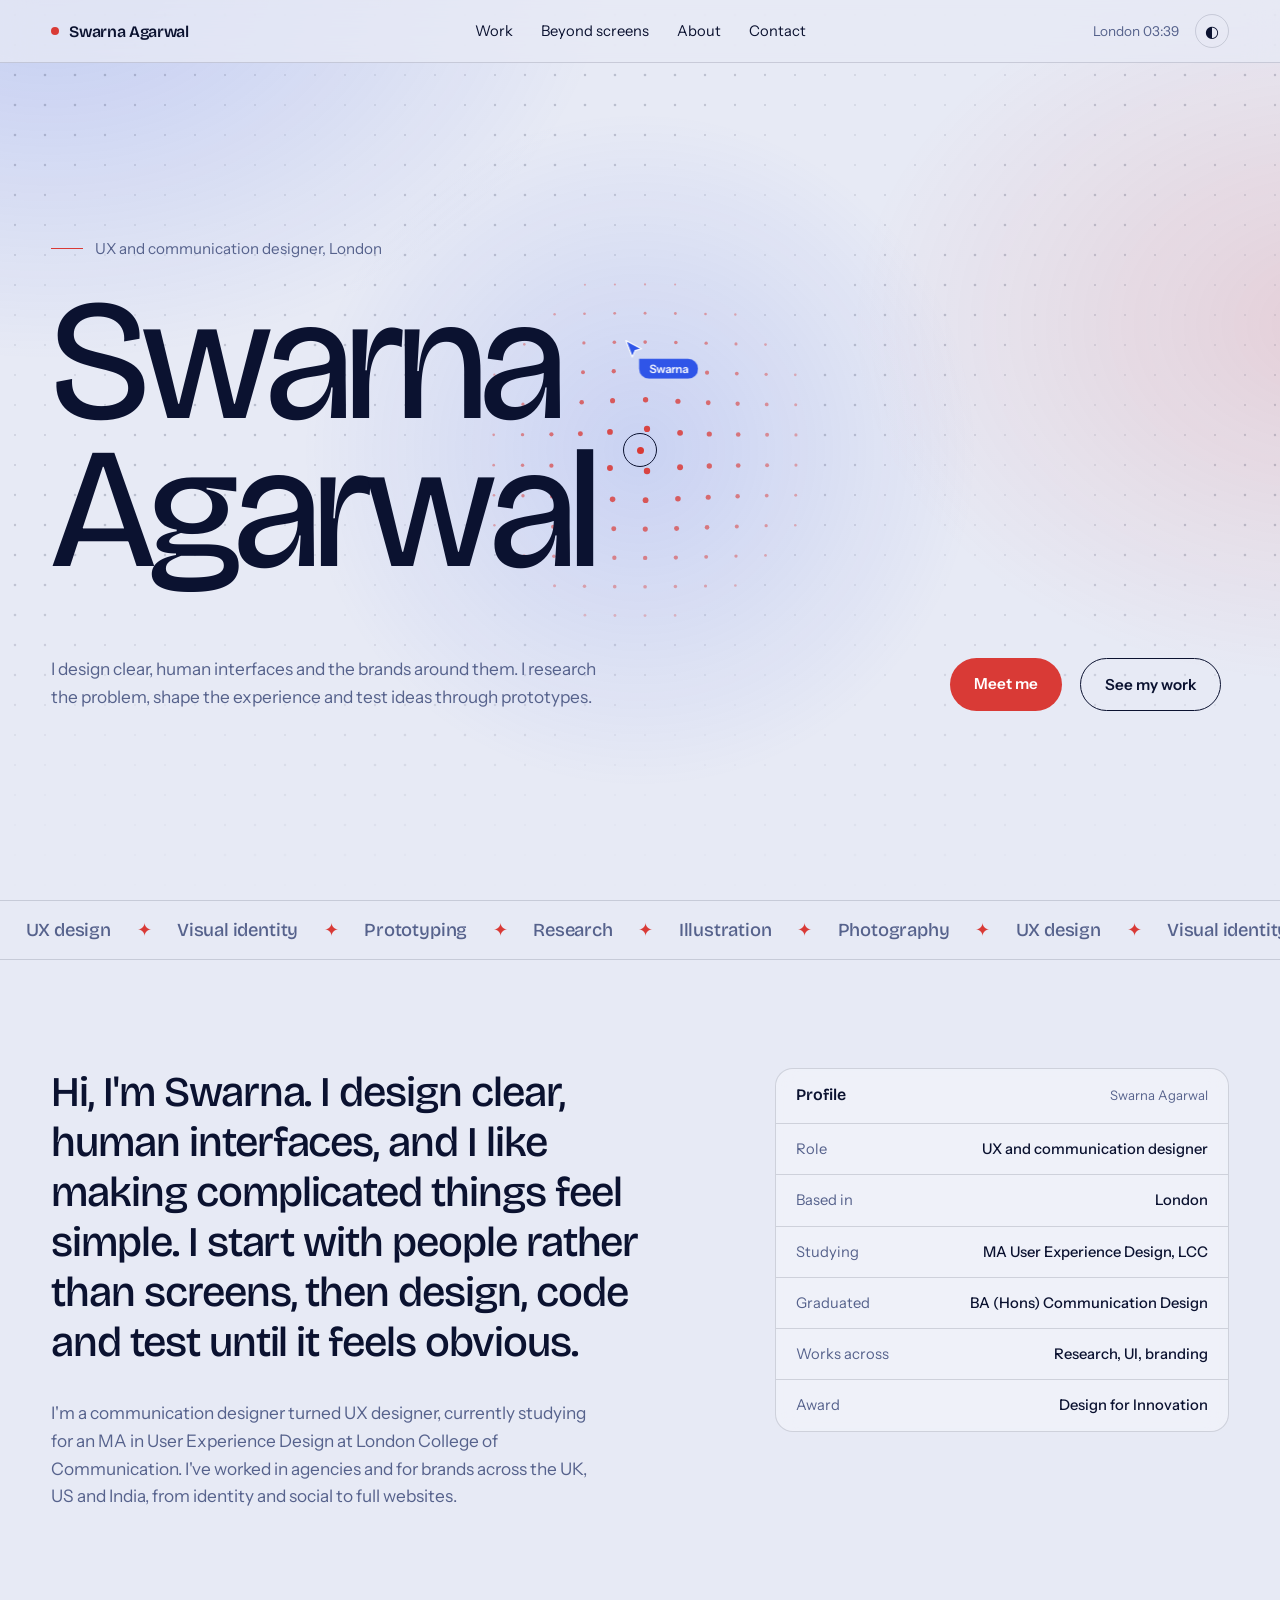
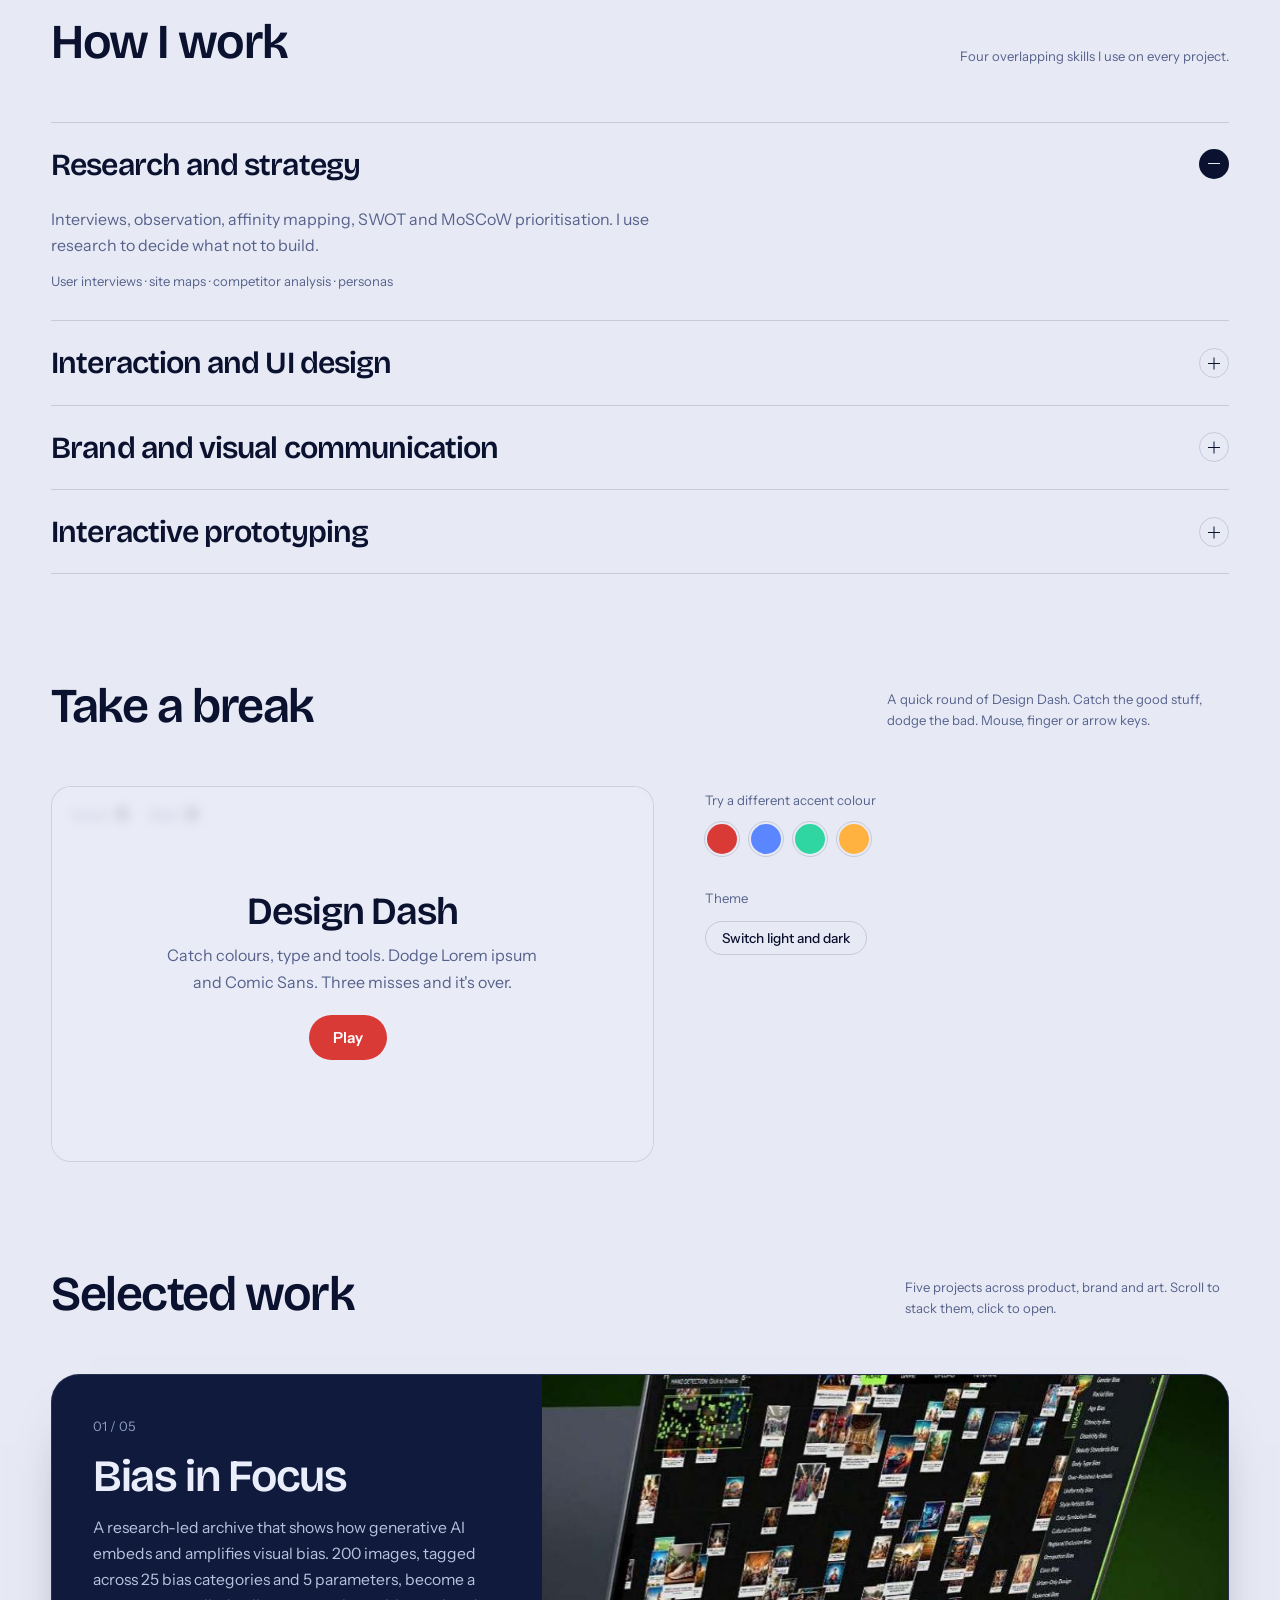
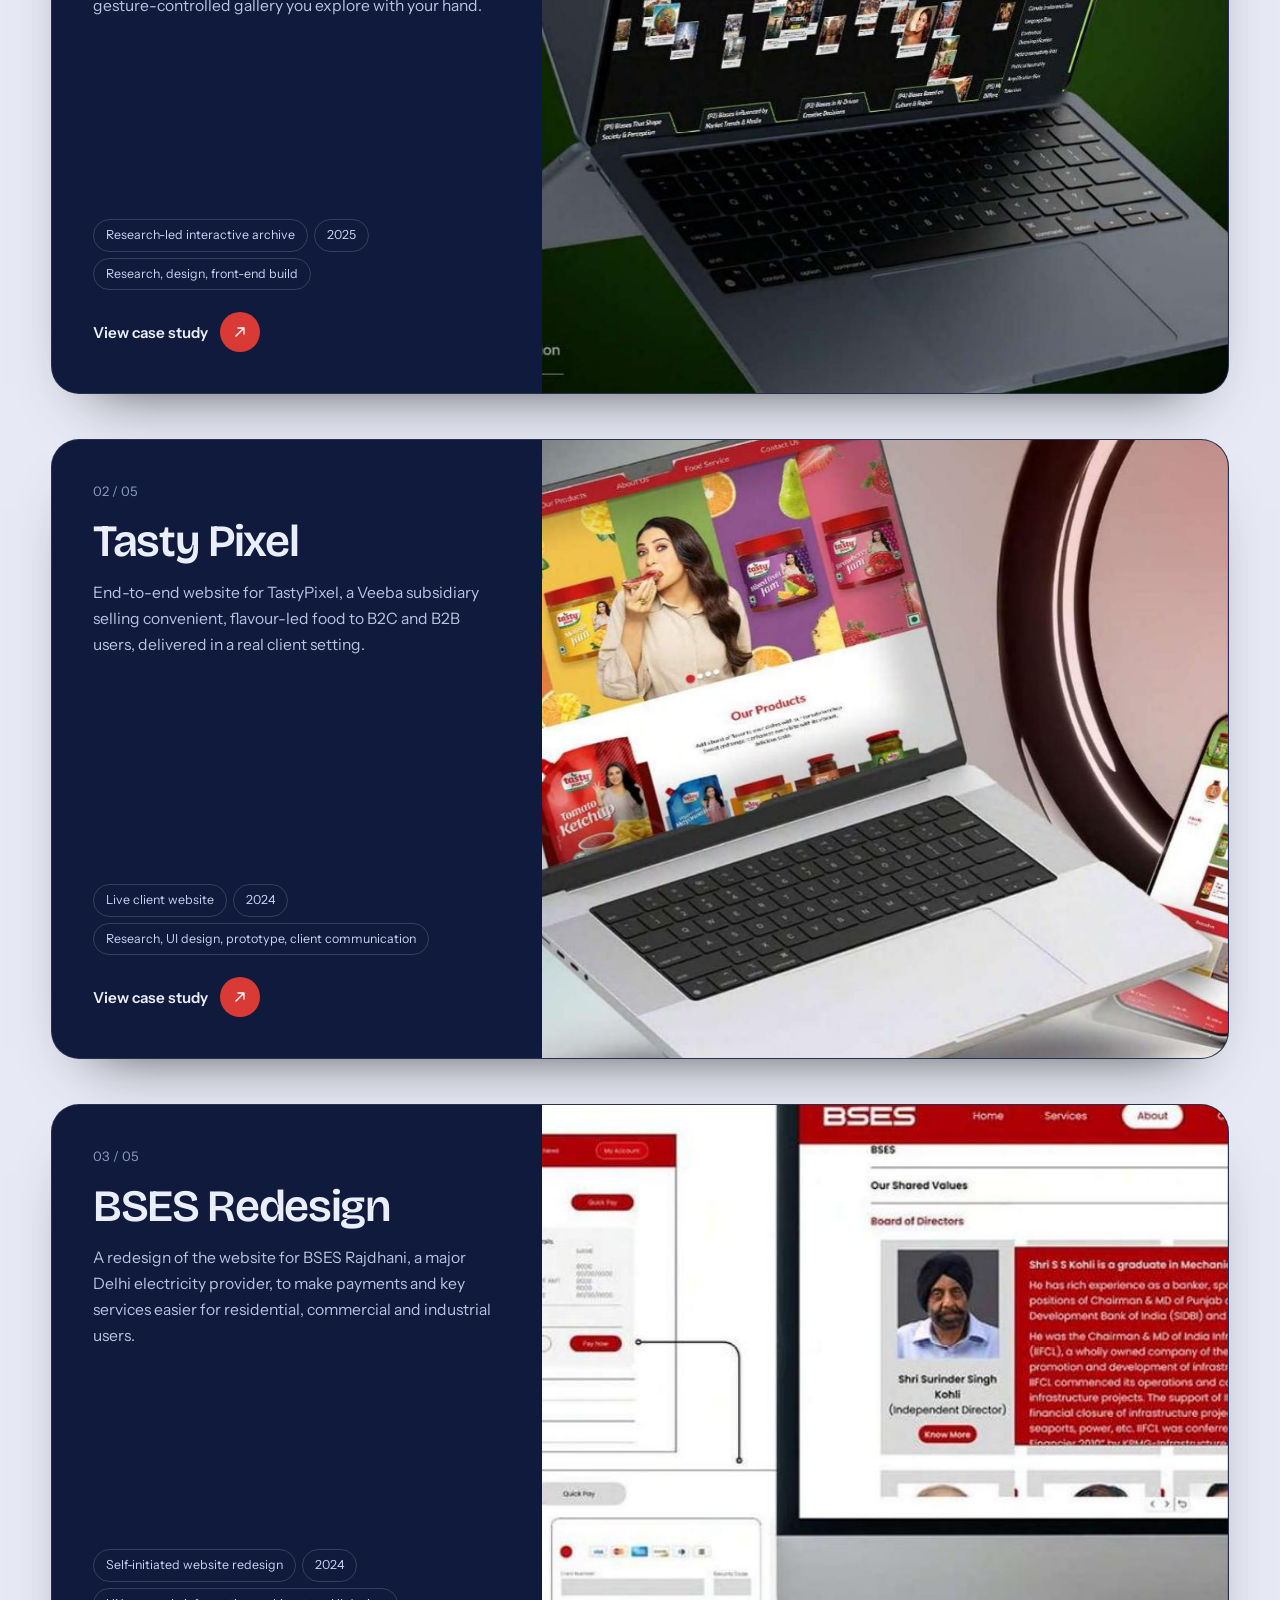
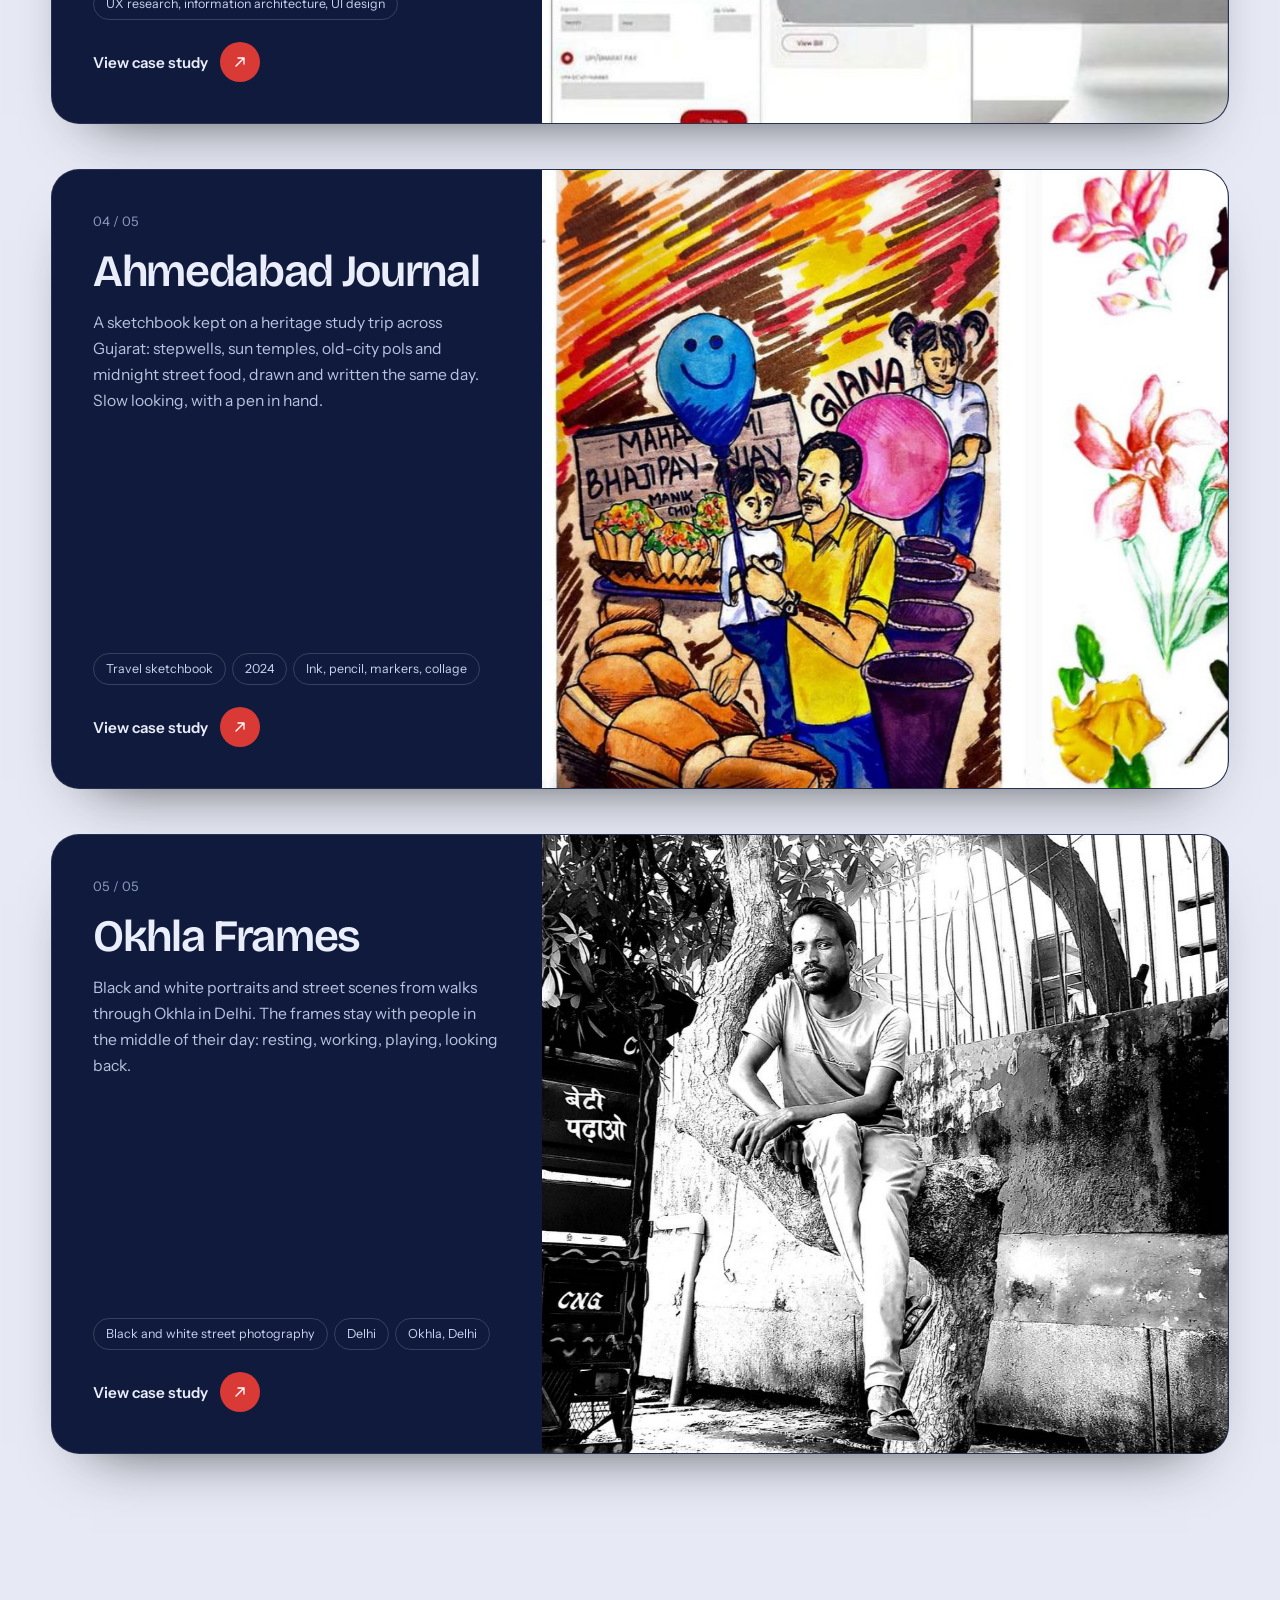
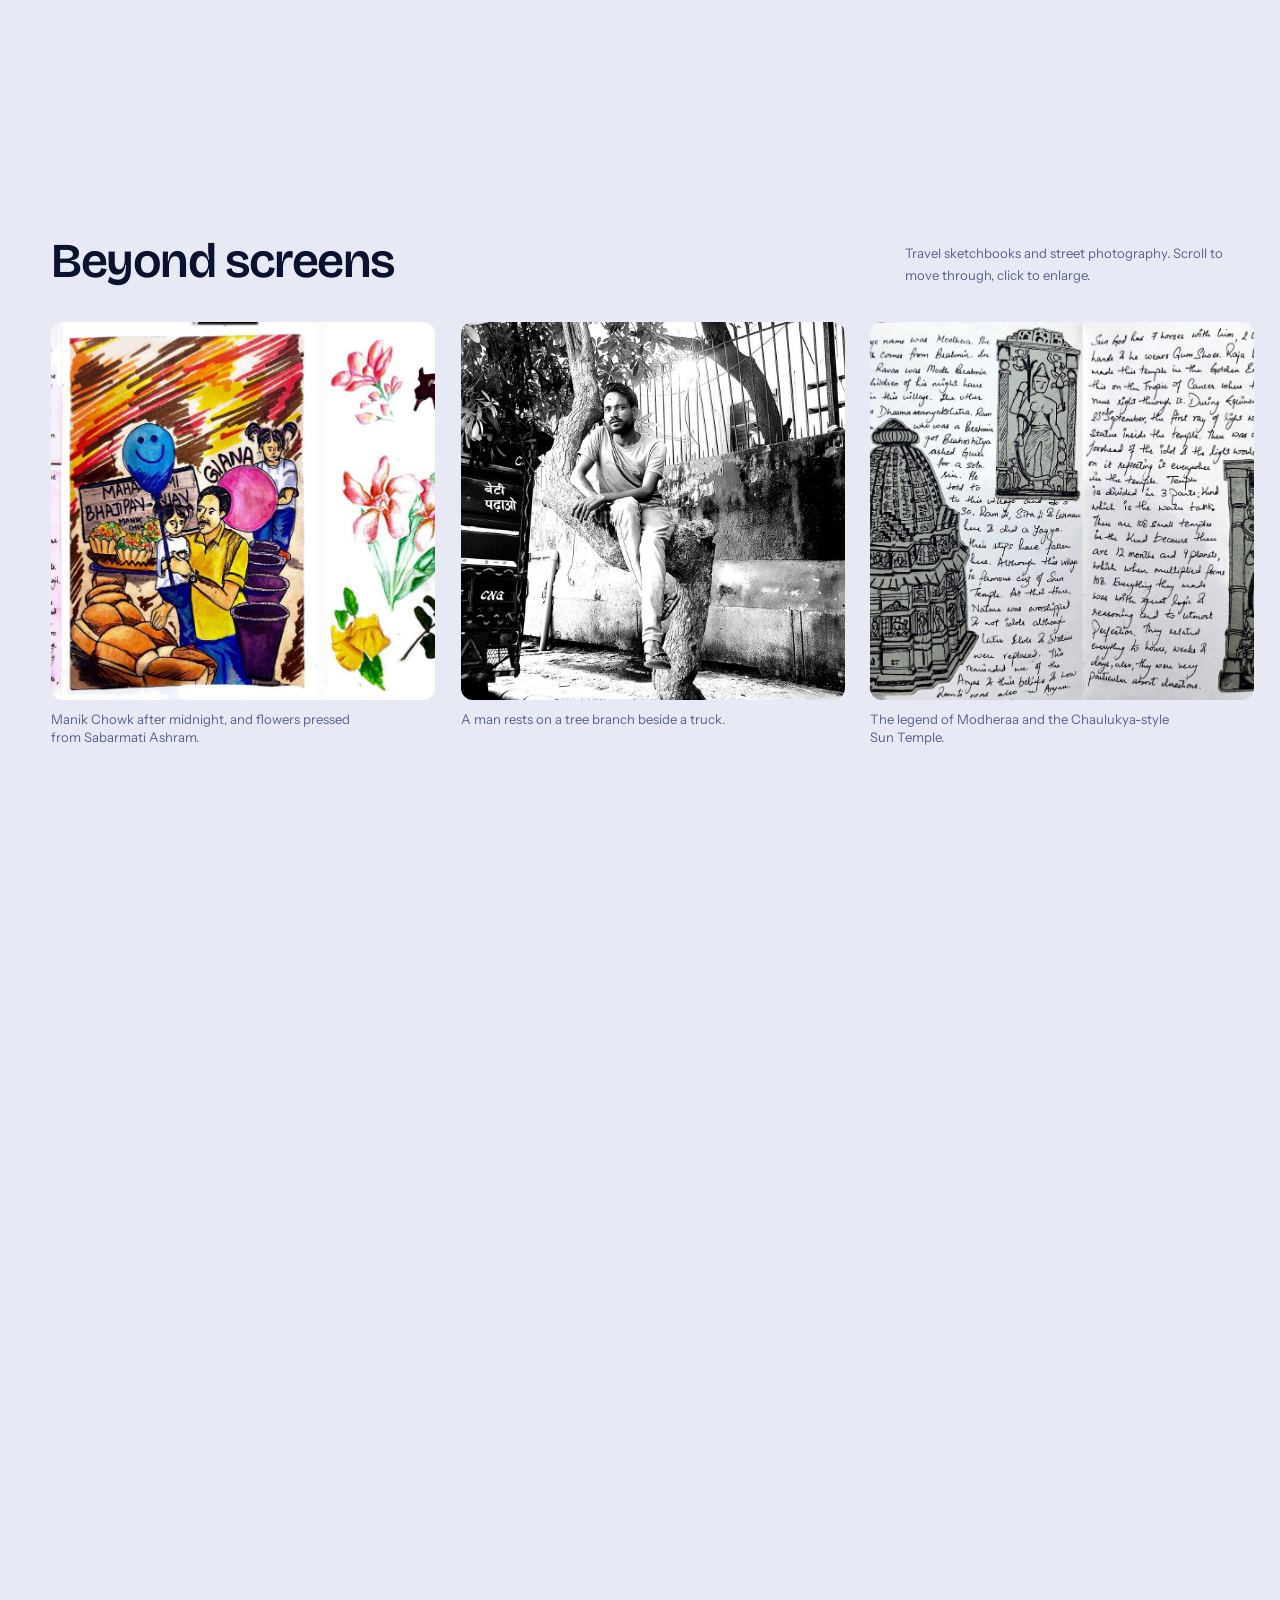
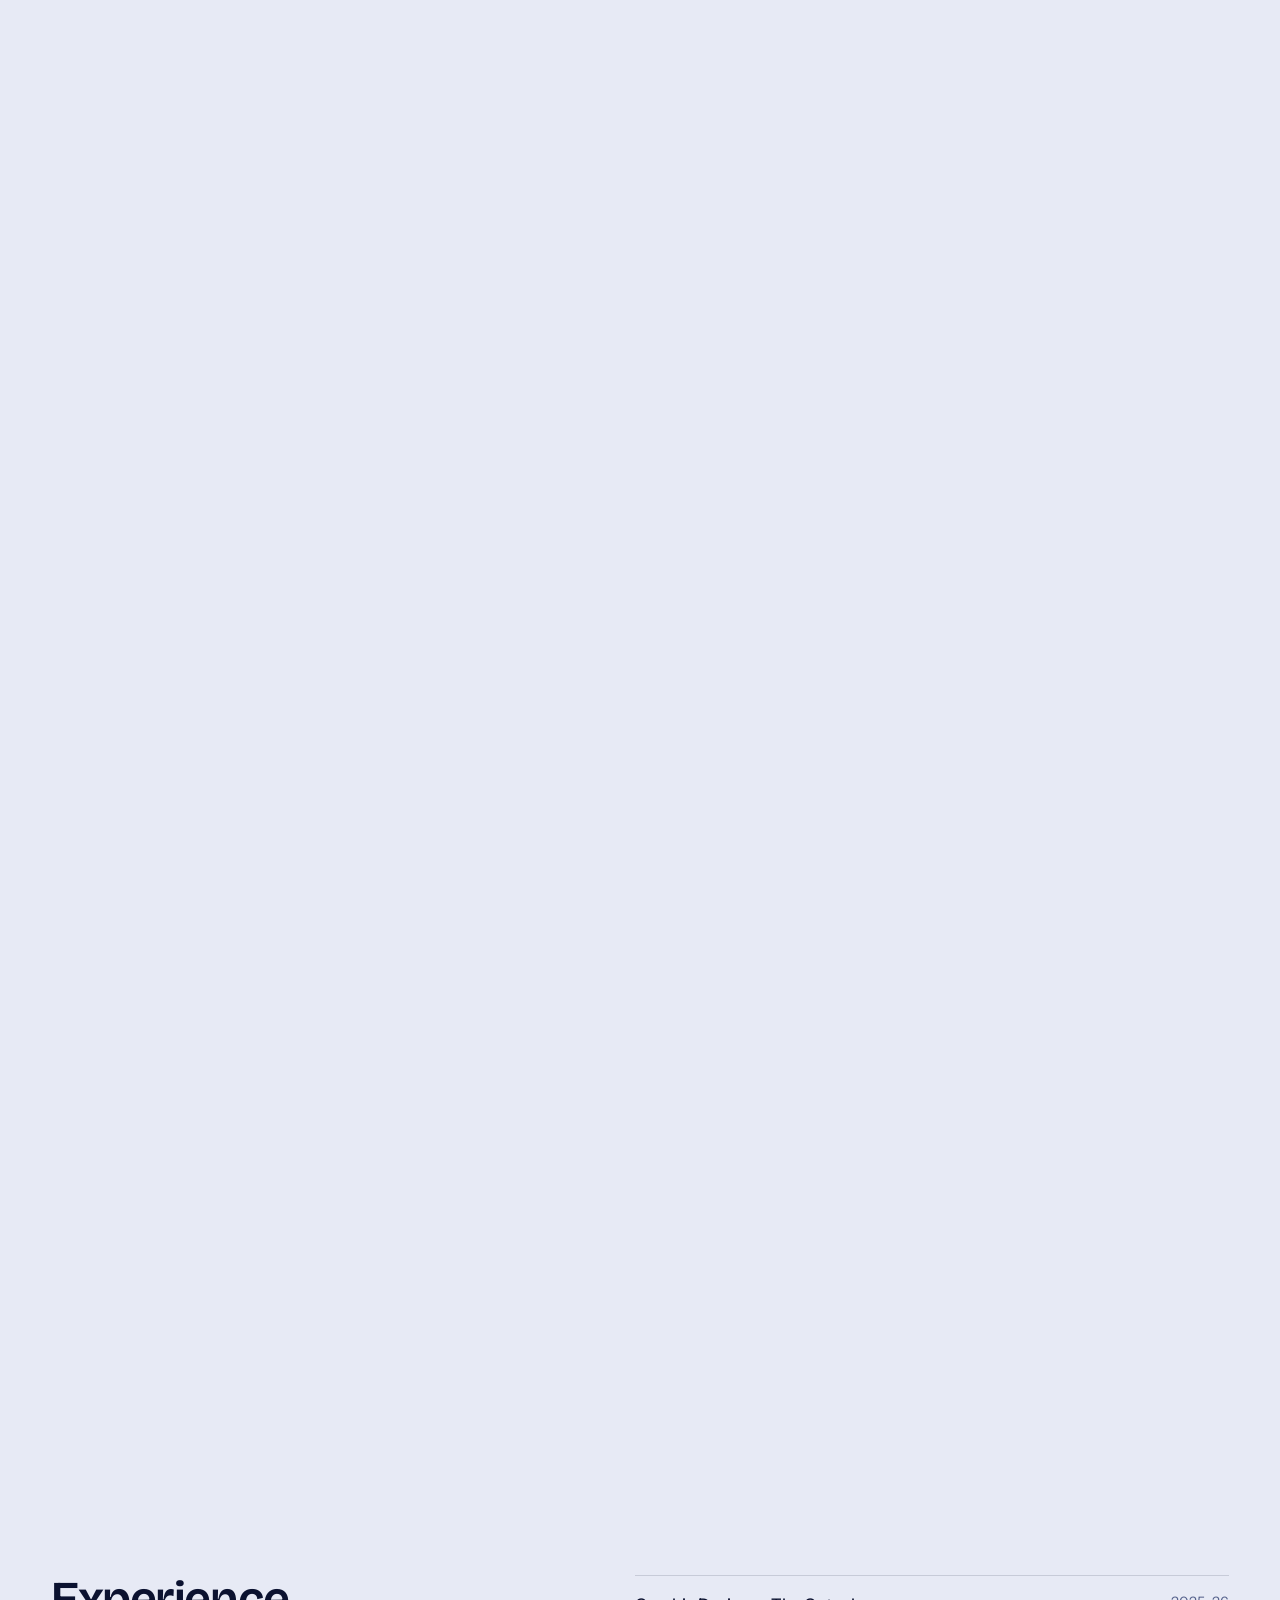
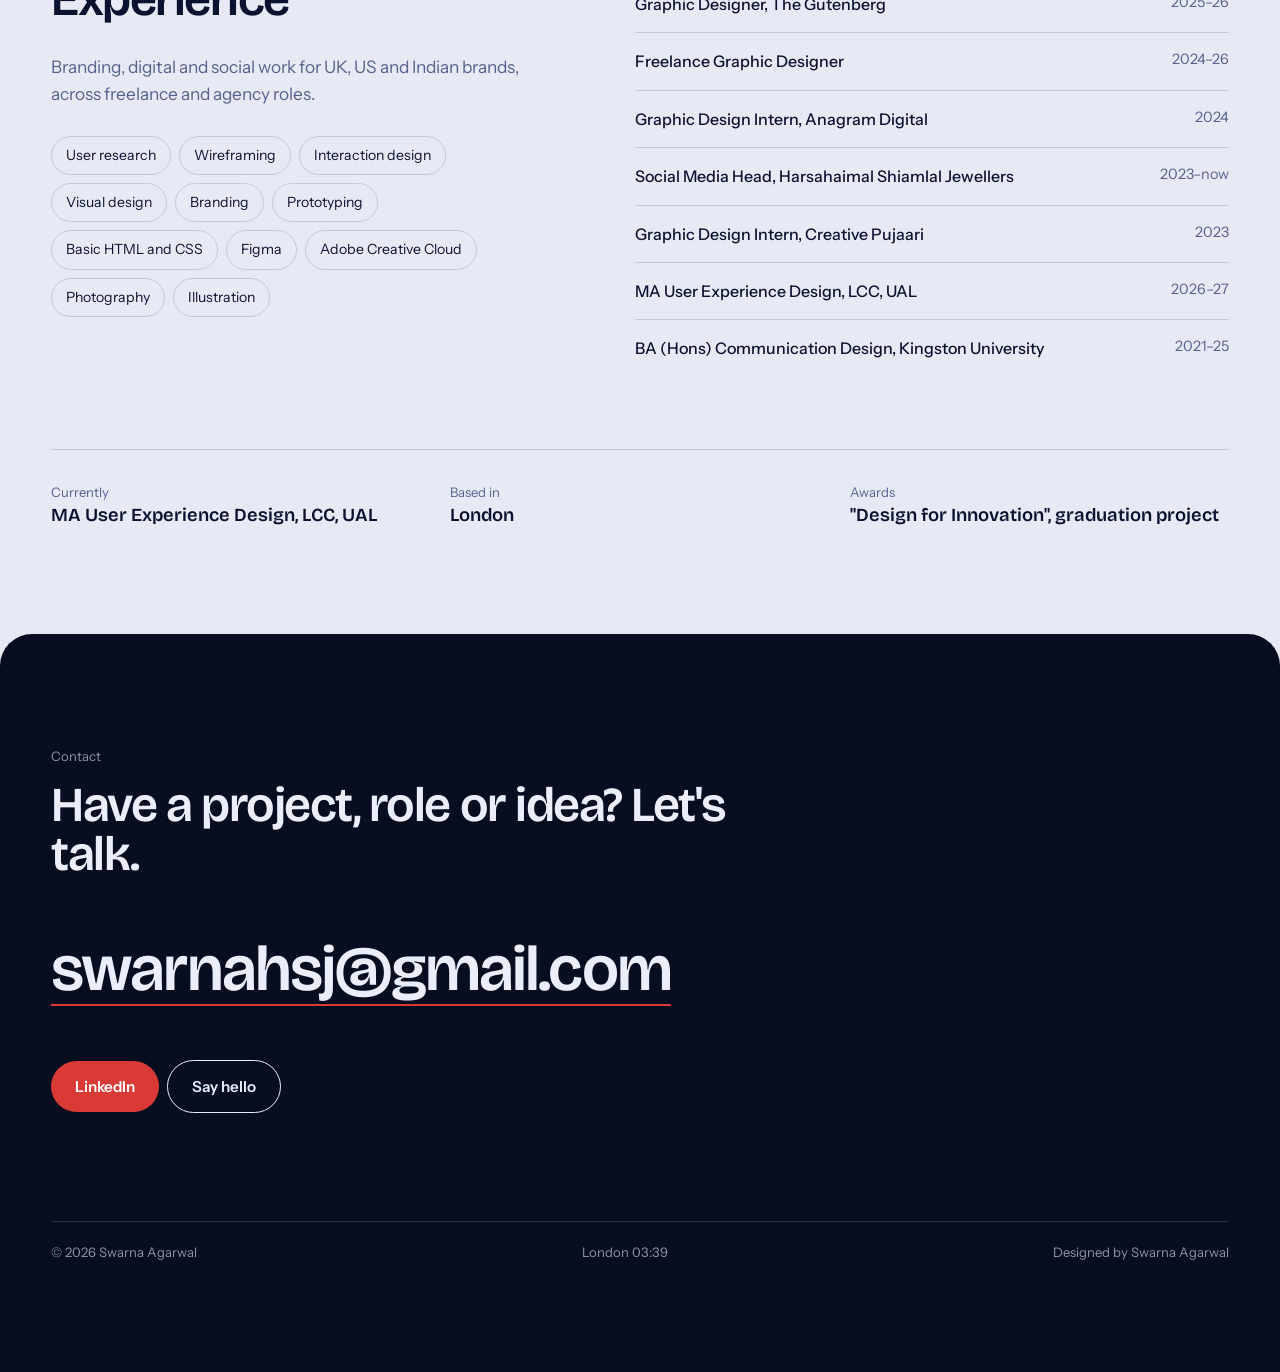
==== index.html @ 99c983e4 "Update print statement from 'Hello' to 'Goodbye'" ====
<!DOCTYPE html>
<html lang="en"><head><meta charset="utf-8">
<meta name="viewport" content="width=device-width, initial-scale=1, viewport-fit=cover">
<title>Swarna Agarwal | UX & Communication Designer</title>
<meta name="description" content="Portfolio of Swarna Agarwal, a London-based UX and communication designer who designs and codes.">
<link href="https://fonts.googleapis.com/css2?family=Bricolage+Grotesque:wght@200..800&family=Instrument+Sans:wght@400;500;600&display=swap" rel="stylesheet">
<style>
:root{--bg:#e7eaf5;--card:#f3f4fa;--cardx:#101a3c;--ink:#0b1230;--mut:#56628c;--ac:#d93a36;--ac2:#2f55e8;--lm:#ff7a70;--ln:#0b123024;--inkrgb:11,18,48;--acrgb:217,58,54;--g:clamp(20px,4vw,56px);color-scheme:light;box-sizing:border-box;padding-top:env(safe-area-inset-top,0px);padding-bottom:env(safe-area-inset-bottom,0px)}
@media(prefers-color-scheme:dark){:root:not([data-theme="light"]){--bg:#0a1126;--card:#131f42;--cardx:#111c3d;--ink:#eaeefb;--mut:#8d9bc4;--ac:#ff5a52;--ac2:#5a86ff;--ln:#eaeefb1f;--inkrgb:234,238,251;--acrgb:255,90,82;color-scheme:dark}}
:root[data-theme="dark"]{--bg:#0a1126;--card:#131f42;--cardx:#111c3d;--ink:#eaeefb;--mut:#8d9bc4;--ac:#ff5a52;--ac2:#5a86ff;--ln:#eaeefb1f;--inkrgb:234,238,251;--acrgb:255,90,82;color-scheme:dark}
html{scroll-padding-top:calc(70px + env(safe-area-inset-top,0px))}
*{box-sizing:border-box}
body{margin:0;background:var(--bg);color:var(--ink);font:400 1rem/1.65 'Instrument Sans',system-ui,sans-serif;overflow-x:hidden;-webkit-font-smoothing:antialiased;transition:background .6s,color .6s}
body::before{content:"";position:fixed;inset:0;z-index:0;pointer-events:none;background:radial-gradient(520px circle at var(--mx,50%) var(--my,30%),color-mix(in srgb,var(--ac2) 16%,transparent),transparent 65%),radial-gradient(900px 640px at 4% -4%,color-mix(in srgb,var(--ac2) 20%,transparent),transparent 62%),radial-gradient(800px 600px at 104% 36%,color-mix(in srgb,var(--ac) 15%,transparent),transparent 60%)}
body>*{position:relative;z-index:1}
h1,h2,h3,p,ol,ul{margin:0}
h1,h2,h3{font-family:'Bricolage Grotesque',system-ui,sans-serif;font-weight:600;letter-spacing:-.03em;line-height:1.02}
h2{font-size:clamp(1.9rem,3.8vw,3.2rem)}
a{color:inherit;text-decoration:none}
small,.cl{font-size:.82rem;color:var(--mut)}
.lead{font-size:clamp(1.02rem,1.35vw,1.2rem);line-height:1.6;max-width:46ch}
:focus-visible{outline:2px solid var(--ac);outline-offset:3px}
@media(hover:hover) and (pointer:fine){body.fx,body.fx a,body.fx button{cursor:none}}
.cur,.ring{position:fixed;left:0;top:0;pointer-events:none;z-index:300;border-radius:50%;display:none}
body.fx .cur,body.fx .ring{display:grid}
.cur{width:7px;height:7px;margin:-3.5px 0 0 -3.5px;background:var(--ac)}
.ring{width:34px;height:34px;margin:-17px 0 0 -17px;border:1px solid var(--ink);place-items:center;font:600 .72rem 'Instrument Sans';transition:width .35s,height .35s,margin .35s,background .3s,border-color .3s}
.ring.big{width:84px;height:84px;margin:-42px 0 0 -42px;background:var(--lm);border-color:var(--lm);color:#0e0e1f}
.pre{position:fixed;inset:0;z-index:400;background:var(--ink);color:var(--bg);display:flex;align-items:flex-end;justify-content:space-between;padding:var(--g);transition:transform 1s cubic-bezier(.8,0,.2,1)}
.pre b{font:600 clamp(3rem,12vw,9rem)/.8 'Bricolage Grotesque';letter-spacing:-.05em}.pre span{font-size:.9rem;opacity:.7}
.pre.go{transform:translateY(-100%)}
.h{position:fixed;top:0;left:0;right:0;z-index:100;display:flex;align-items:center;justify-content:space-between;padding:calc(14px + env(safe-area-inset-top,0px)) var(--g) 14px;background:color-mix(in srgb,var(--bg) 78%,transparent);-webkit-backdrop-filter:blur(16px);backdrop-filter:blur(16px);border-bottom:1px solid var(--ln);transition:transform .5s cubic-bezier(.7,0,.2,1)}
.h.hide{transform:translateY(-101%)}
.lg{display:flex;align-items:center;gap:10px;font:600 1rem 'Bricolage Grotesque';letter-spacing:-.02em}
.lg i{width:8px;height:8px;border-radius:50%;background:var(--ac);animation:pl 2s infinite}
@keyframes pl{50%{box-shadow:0 0 0 7px transparent;opacity:.5}0%{box-shadow:0 0 0 0 var(--ac)}}
.h nav{display:flex;gap:28px;font-size:.92rem}
.h nav a{position:relative;padding:4px 0}.h nav a::after{content:"";position:absolute;left:0;right:0;bottom:0;height:1px;background:currentColor;transform:scaleX(0);transform-origin:right;transition:transform .4s}
.h nav a:hover::after{transform:scaleX(1);transform-origin:left}
.hr{display:flex;align-items:center;gap:16px;font-size:.85rem;color:var(--mut)}
.tgl{width:34px;height:34px;border-radius:50%;border:1px solid var(--ln);background:none;color:var(--ink);font-size:1rem;transition:transform .5s,background .2s}
.tgl:hover{background:var(--lm);color:#0e0e1f;transform:rotate(180deg)}
#hero{position:relative;min-height:100svh;padding:calc(92px + env(safe-area-inset-top,0px)) var(--g) 5vh;display:flex;overflow:hidden}
#dots{position:absolute;inset:0;width:100%;height:100%;pointer-events:none;-webkit-mask-image:linear-gradient(#000 60%,transparent);mask-image:linear-gradient(#000 60%,transparent)}
.hw1{position:relative;z-index:2;width:100%;max-width:1500px;margin:auto;display:flex;flex-direction:column;justify-content:center;min-height:calc(100svh - 150px)}
.eb{font-size:.95rem;color:var(--mut);margin-bottom:clamp(14px,3vh,28px);display:flex;align-items:center;gap:12px}.eb::before{content:"";width:32px;height:1px;background:var(--ac)}
.nmw{position:relative;width:max-content;max-width:100%}
#nm{font-size:clamp(3.4rem,13.4vw,13.4rem);line-height:.86;letter-spacing:-.045em}
#nm i{display:block;font-style:normal;white-space:nowrap}
#nm span{display:inline-block;font-variation-settings:'wght' 420;will-change:transform;cursor:grab;touch-action:pan-y}
.sel{position:absolute;inset:-10px -18px;border:1px solid var(--ac2);pointer-events:none;opacity:0;transition:opacity .5s}
.nmw:hover .sel,.sel.on{opacity:1}
.sel i{position:absolute;width:9px;height:9px;background:var(--bg);border:1px solid var(--ac2)}
.sel i:nth-child(1){left:-5px;top:-5px}.sel i:nth-child(2){right:-5px;top:-5px}.sel i:nth-child(3){left:-5px;bottom:-5px}.sel i:nth-child(4){right:-5px;bottom:-5px}
.sel em{position:absolute;left:50%;top:100%;transform:translateX(-50%);margin-top:12px;background:var(--ac2);color:#fff;font:500 .72rem ui-monospace,Menlo,monospace;padding:3px 9px;border-radius:4px;white-space:pre;font-style:normal}
.hrow{display:flex;justify-content:space-between;align-items:flex-end;gap:28px;flex-wrap:wrap;margin-top:clamp(40px,8vh,80px)}
.hrow .lead{color:var(--mut)}.cta{display:flex;gap:10px;flex-wrap:wrap}
.collab{position:absolute;left:0;top:0;z-index:4;pointer-events:none;will-change:transform}
.collab svg{width:22px;display:block;fill:var(--ac2);stroke:#fff;stroke-width:1.2;stroke-linejoin:round}
.collab span{position:absolute;left:16px;top:20px;background:var(--ac2);color:#fff;font:600 .72rem 'Instrument Sans';padding:3px 10px;border-radius:0 10px 10px 10px;white-space:nowrap}
.hello{display:grid;grid-template-columns:7fr 5fr;gap:clamp(32px,7vw,110px);align-items:start}
.hello .lead{color:var(--mut);margin-top:32px}
.insp{border:1px solid var(--ln);border-radius:18px;background:color-mix(in srgb,var(--card) 65%,transparent);-webkit-backdrop-filter:blur(10px);backdrop-filter:blur(10px);font-size:.92rem;overflow:hidden}
.insp .ih{display:flex;justify-content:space-between;padding:16px 20px}.insp .ih b{font:600 1rem 'Bricolage Grotesque'}
.insp .r{display:flex;justify-content:space-between;gap:20px;padding:13px 20px;border-top:1px solid var(--ln);transition:background .3s}.insp .r:hover{background:color-mix(in srgb,var(--ac2) 10%,transparent)}
.insp .r span{color:var(--mut)}.insp .r b{font-weight:500;text-align:right}
.lab{display:grid;grid-template-columns:1.15fr 1fr;gap:clamp(20px,4vw,56px);align-items:start}
.cons{border:1px solid var(--ln);border-radius:16px;background:#080e1f;color:#cfd8f5;overflow:hidden}
.cb{display:flex;gap:7px;align-items:center;padding:12px 16px;border-bottom:1px solid #ffffff14}.cb i{width:10px;height:10px;border-radius:50%;background:#ffffff26}.cb span{margin-left:10px;font:.75rem ui-monospace,Menlo,monospace;color:#8d9bc4}
#rd{margin:0;padding:20px 22px 24px;font:.85rem/1.95 ui-monospace,Menlo,monospace;white-space:pre;overflow:auto}
.ctl{display:flex;flex-direction:column;gap:28px}
.seg{display:flex;gap:6px;flex-wrap:wrap;margin-top:10px}.seg button{font:500 .85rem 'Instrument Sans';padding:8px 16px;border-radius:99px;border:1px solid var(--ln);background:none;color:var(--ink);transition:.25s}.seg button:hover{border-color:var(--ink)}.seg button.on{background:var(--ink);color:var(--bg);border-color:var(--ink)}
.sw{display:flex;gap:10px;margin-top:10px}.sw button{width:34px;height:34px;border-radius:50%;border:2px solid var(--bg);outline:1px solid var(--ln);transition:transform .3s cubic-bezier(.3,1.6,.5,1)}.sw button:hover{transform:scale(1.2)}
.stk{list-style:none;padding:0;display:flex;flex-wrap:wrap;gap:6px;margin-top:10px}.stk li{border:1px solid var(--ln);border-radius:99px;padding:5px 12px;font-size:.8rem;color:var(--mut)}
.mq{overflow:hidden;white-space:nowrap;border-block:1px solid var(--ln);padding:16px 0;color:var(--mut)}
.mq div{display:inline-block;animation:mq 40s linear infinite;font:500 1.15rem 'Bricolage Grotesque';letter-spacing:-.01em}
.mq span{margin:0 1.6rem}.mq b{color:var(--ac);font-weight:400}
@keyframes mq{to{transform:translateX(-50%)}}
section,footer{padding:clamp(72px,12vh,140px) var(--g)}
.stmt{font:500 clamp(1.5rem,3.3vw,3rem)/1.18 'Bricolage Grotesque';letter-spacing:-.025em;max-width:24em}
.stmt span{opacity:.16;transition:opacity .35s}.stmt span.on{opacity:1}
.hd{display:flex;justify-content:space-between;align-items:flex-end;gap:24px;flex-wrap:wrap;margin-bottom:clamp(32px,6vh,64px)}
.fl{display:flex;gap:8px;flex-wrap:wrap}
.fl button{font:500 .85rem 'Instrument Sans';padding:8px 16px;border-radius:99px;border:1px solid var(--ln);background:none;color:var(--ink);transition:.25s}
.fl button:hover{border-color:var(--ink)}.fl button.on{background:var(--ink);color:var(--bg);border-color:var(--ink)}
.wk{position:sticky;top:calc(84px + var(--i)*18px);margin-bottom:5vh}
.wc{display:grid;grid-template-columns:5fr 7fr;height:min(70vh,620px);border-radius:28px;overflow:hidden;background:var(--cardx);color:#eaeefb;border:1px solid #ffffff18;transform-origin:top center;box-shadow:0 30px 60px -40px #000c}
.wt{padding:clamp(22px,3.2vw,52px);display:flex;flex-direction:column;justify-content:space-between;gap:24px}
.wn{font-size:.82rem;color:#8d9bc4;display:block;margin-bottom:16px}
.wt h3{font-size:clamp(1.9rem,3.5vw,3.1rem);margin-bottom:16px}
.wt p{color:#b8c2e0;font-size:.98rem;max-width:42ch;display:-webkit-box;-webkit-line-clamp:5;-webkit-box-orient:vertical;overflow:hidden}
.tg{list-style:none;display:flex;flex-wrap:wrap;gap:6px;padding:0;margin:0 0 22px}.tg li{font-size:.78rem;padding:5px 12px;border:1px solid #ffffff2a;border-radius:99px;color:#c9d2ee}
.go{display:inline-flex;align-items:center;gap:12px;font-weight:600;font-size:.95rem}
.go svg{width:40px;height:40px;padding:12px;border-radius:50%;background:var(--ac);fill:none;stroke:#fff;stroke-width:2;stroke-linecap:round;stroke-linejoin:round;transition:transform .5s cubic-bezier(.3,1.5,.5,1)}
.wc:hover .go svg{transform:rotate(-45deg) scale(1.12)}
.wp{position:relative;overflow:hidden}.wp img{position:absolute;left:0;top:-8%;width:100%;height:116%;object-fit:cover;will-change:transform;transition:filter .6s}
.wc:hover .wp img{filter:saturate(1.12)}
.ac{border-top:1px solid var(--ln);cursor:pointer}.ac:last-child{border-bottom:1px solid var(--ln)}
.ac>div:first-child{display:flex;justify-content:space-between;align-items:center;padding:26px 0;gap:20px}
.ac h3{font-size:clamp(1.3rem,2.4vw,2rem);transition:transform .4s}.ac:hover h3{transform:translateX(8px)}
.ac u{width:30px;height:30px;border-radius:50%;border:1px solid var(--ln);position:relative;flex:none;transition:.4s}
.ac u::before,.ac u::after{content:"";position:absolute;left:8px;right:8px;top:14px;height:1px;background:currentColor;transition:.4s}.ac u::after{transform:rotate(90deg)}
.ac.open u{background:var(--ink);color:var(--bg);transform:rotate(180deg)}.ac.open u::after{transform:rotate(0)}
.ap{display:grid;grid-template-rows:0fr;transition:grid-template-rows .5s cubic-bezier(.2,.8,.2,1)}.ac.open .ap{grid-template-rows:1fr}
.ap>div{overflow:hidden}.ap p{max-width:58ch;color:var(--mut);padding-bottom:12px}.ap small{display:block;padding-bottom:28px}
.hs{height:340vh;position:relative}
.hs>div{position:sticky;top:0;height:100svh;overflow:hidden;display:flex;flex-direction:column;justify-content:center;gap:4vh;padding-top:70px}
.hs .hd{margin:0;padding:0 var(--g)}
.tr{display:flex;gap:clamp(16px,2vw,28px);padding:0 var(--g);will-change:transform;width:max-content}
.tr figure{margin:0;flex:none;width:clamp(240px,30vw,440px)}
.tr img{width:100%;height:clamp(240px,42vh,420px);object-fit:cover;border-radius:12px;display:block;transition:transform .5s}
.tr figure:hover img{transform:scale(1.02)}
.tr figcaption{font-size:.82rem;color:var(--mut);padding-top:10px;max-width:34ch;line-height:1.4}
.ab{display:grid;grid-template-columns:5fr 6fr;gap:clamp(32px,7vw,112px)}
.ab h2{margin-bottom:28px}.ab .lead{color:var(--mut);margin-bottom:28px}
.ex div{display:flex;justify-content:space-between;gap:20px;padding:15px 0;border-top:1px solid var(--ln);transition:padding .3s}
.ex div:hover{padding-left:10px}.ex b{font-weight:500}.ex span{color:var(--mut);font-size:.9rem;white-space:nowrap}
.sk{display:flex;flex-wrap:wrap;gap:8px}
.sk span{padding:7px 14px;border:1px solid var(--ln);border-radius:99px;font-size:.88rem;transition:.3s cubic-bezier(.4,2,.5,1)}
.sk span:hover{background:var(--lm);color:#0e0e1f;border-color:var(--lm);transform:translateY(-3px) rotate(-3deg)}
.fx3{display:grid;grid-template-columns:repeat(3,1fr);gap:20px;margin-top:clamp(40px,8vh,80px);padding-top:28px;border-top:1px solid var(--ln)}
.fx3 b{display:block;font:600 1.15rem 'Bricolage Grotesque'}
footer{background:var(--ink);color:var(--bg);border-radius:32px 32px 0 0}
footer h2{max-width:14em}footer small{color:inherit;opacity:.6}
.big{display:inline-block;margin:clamp(28px,6vh,56px) 0;font:600 clamp(1.6rem,5vw,4.6rem) 'Bricolage Grotesque';letter-spacing:-.03em;line-height:1.1;border-bottom:2px solid var(--lm);transition:color .3s}
.big:hover{color:var(--lm)}
.btn{display:inline-block;padding:13px 24px;border-radius:99px;background:var(--lm);color:#0e0e1f;font-weight:600;font-size:.95rem;border:0;font-family:inherit;margin-right:8px;transition:transform .2s}
.btn.o{background:none;color:inherit;border:1px solid currentColor}
.ft{display:flex;justify-content:space-between;flex-wrap:wrap;gap:12px;margin-top:clamp(56px,12vh,120px);padding-top:20px;border-top:1px solid #ffffff22}
#case{position:fixed;inset:0;z-index:150;background:var(--bg);overflow-y:auto;transform:translateY(100%);transition:transform .9s cubic-bezier(.8,0,.2,1);visibility:hidden}
#case.open{transform:none;visibility:visible}
.ct{position:sticky;top:0;z-index:5;display:flex;align-items:center;justify-content:space-between;padding:calc(14px + env(safe-area-inset-top,0px)) var(--g) 14px;background:color-mix(in srgb,var(--bg) 82%,transparent);-webkit-backdrop-filter:blur(16px);backdrop-filter:blur(16px)}
.ct b{font:600 1rem 'Bricolage Grotesque'}
.pg{position:absolute;left:0;right:0;bottom:0;height:2px}.pg u{display:block;height:100%;width:0;background:var(--ac)}
.xb{font:500 .88rem 'Instrument Sans';padding:8px 18px;border-radius:99px;border:1px solid var(--ink);background:none;color:var(--ink);transition:.25s}.xb:hover{background:var(--ink);color:var(--bg)}
.cx{padding:clamp(40px,9vh,100px) var(--g) 10vh;max-width:1560px;margin:auto}
.cx h1{font-size:clamp(2.6rem,8vw,7.4rem);margin:14px 0 clamp(20px,4vh,40px)}
.cx .lead{margin-bottom:clamp(32px,6vh,60px)}
.mt{display:grid;grid-template-columns:repeat(auto-fit,minmax(180px,1fr));gap:20px 32px;padding:24px 0;border-block:1px solid var(--ln);margin-bottom:clamp(28px,5vh,56px)}
.mt small{display:block;margin-bottom:2px}.mt b{font-weight:500;font-size:.95rem;line-height:1.4;display:block}
.cv{border-radius:16px;overflow:hidden;background:var(--card)}.cv img{width:100%;display:block}
.fc{display:grid;grid-template-columns:repeat(auto-fit,minmax(150px,1fr));gap:24px;margin-top:clamp(40px,8vh,80px)}
.fc b{display:block;font:600 clamp(2.4rem,5vw,4.2rem)/1 'Bricolage Grotesque';letter-spacing:-.04em;color:var(--ac)}.fc small{display:block;margin-top:6px}
.sc{display:grid;grid-template-columns:4fr 7fr;gap:clamp(24px,6vw,96px);margin:clamp(56px,11vh,120px) 0}
.sc h2{font-size:clamp(1.5rem,2.6vw,2.2rem)}
.sc ol,.sc ul{padding:0;list-style:none;counter-reset:s}
.sc li{padding:18px 0;border-top:1px solid var(--ln);max-width:62ch;color:var(--mut)}.sc li:last-of-type{border-bottom:1px solid var(--ln)}
.sc ol li{counter-increment:s;padding-left:44px;position:relative}.sc ol li::before{content:counter(s);position:absolute;left:0;top:18px;font:600 .85rem 'Bricolage Grotesque';color:var(--ac)}
.sc li b{color:var(--ink);font-weight:600}.sc .btn{margin-top:24px}
.gal{display:grid;grid-template-columns:repeat(12,1fr);gap:clamp(14px,2vw,28px)}
.gal figure{margin:0;grid-column:span 6}.gal figure.f{grid-column:span 12}
.gal.ms{display:block;column-count:3;column-gap:clamp(14px,2vw,28px)}.gal.ms figure{break-inside:avoid;margin-bottom:clamp(14px,2vw,28px)}
.gal img{width:100%;display:block;border-radius:12px;background:var(--card);cursor:zoom-in;transition:transform .5s}.gal img:hover{transform:scale(1.012)}
.gal figcaption{font-size:.82rem;color:var(--mut);padding:10px 2px 0;max-width:60ch;line-height:1.45}
.nx{display:block;margin-top:clamp(64px,14vh,140px);padding:5vh 0;border-top:1px solid var(--ink)}
.nx h2{font-size:clamp(2rem,6.4vw,5.6rem);transition:letter-spacing .5s,color .3s}.nx:hover h2{letter-spacing:.005em;color:var(--ac)}
#lb{position:fixed;inset:0;z-index:250;background:#07070ef2;display:none;align-items:center;justify-content:center;padding:4vw}
#lb.on{display:flex}#lb img{max-width:100%;max-height:92vh;border-radius:8px}
#lb button{position:absolute;top:calc(14px + env(safe-area-inset-top,0px));right:var(--g);color:#fff;border-color:#fff}
.rv{opacity:0;transform:translateY(32px);transition:opacity .9s,transform .9s cubic-bezier(.2,.8,.2,1)}.rv.in{opacity:1;transform:none}
@media(max-width:860px){#list,.ab,.sc{grid-template-columns:1fr}.pc:nth-child(even){margin-top:0}.h nav a:nth-child(2),.h nav a:nth-child(3),#clk{display:none}.h nav{gap:18px}.gal figure{grid-column:span 12}.gal.ms{column-count:2}.hs{height:auto}.hs>div{position:static;height:auto;padding:0}.tr{overflow-x:auto;width:auto;padding-bottom:12px}.hc.x{display:none}.hb .cl{text-align:left}.fx3{grid-template-columns:1fr}}
@media(prefers-reduced-motion:reduce){*{animation:none!important;transition-duration:.01s!important}.rv{opacity:1;transform:none}.stmt span{opacity:1}}
.pre{background:#080e1f;color:#eaeefb}
footer{background:#080e1f;color:#eaeefb}
.big{border-bottom-color:var(--ac)}.big:hover{color:var(--lm)}
.btn{background:var(--ac);color:#fff}.btn.o{background:none;color:inherit}
.fl3{display:none}
@media(max-width:860px){.hello,.lab{grid-template-columns:1fr}.hrow{flex-direction:column;align-items:flex-start}.wk{position:static}.wc{grid-template-columns:1fr;height:auto}.wp{height:260px}}
.gw{position:relative;border:1px solid var(--ln);border-radius:20px;overflow:hidden;background:color-mix(in srgb,var(--card) 60%,transparent);aspect-ratio:16/10;max-height:560px}
#gm{width:100%;height:100%;display:block;touch-action:none}
.gh{position:absolute;left:20px;top:16px;display:flex;gap:22px;font-size:.85rem;color:var(--mut);pointer-events:none}.gh b{color:var(--ink);font:600 1.15rem 'Bricolage Grotesque';margin-left:8px}
.gov{position:absolute;inset:0;display:grid;place-items:center;text-align:center;padding:24px;background:color-mix(in srgb,var(--bg) 70%,transparent);-webkit-backdrop-filter:blur(6px);backdrop-filter:blur(6px);transition:opacity .4s}.gov.off{opacity:0;pointer-events:none}
.gov b{display:block;font:600 clamp(1.6rem,3vw,2.4rem) 'Bricolage Grotesque';letter-spacing:-.03em;margin-bottom:8px}.gov p{color:var(--mut);max-width:34ch;margin:0 auto 20px}
@media(max-width:860px){.gw{aspect-ratio:4/5}}
</style><link rel="icon" href="data:image/svg+xml,%3Csvg xmlns=%27http://www.w3.org/2000/svg%27 viewBox=%270 0 100 100%27%3E%3Ctext y=%27.9em%27 font-size=%2790%27%3E%E2%9C%A6%3C/text%3E%3C/svg%3E">
</head><body>
<div class="pre" id="pre"><b id="pn">0</b><span>Swarna Agarwal, portfolio 2026</span></div>
<div class="cur" id="cur"></div><div class="ring" id="ring"></div>
<header class="h" id="hd"><a class="lg" href="#/"><i></i>Swarna Agarwal</a><nav><a href="#work">Work</a><a href="#beyond">Beyond screens</a><a href="#about">About</a><a href="#contact">Contact</a></nav><div class="hr"><span id="clk"></span><button class="tgl" id="tg" aria-label="Toggle dark mode">◐</button></div></header>

<section id="hero"><canvas id="dots" aria-hidden="true"></canvas><div class="hw1"><p class="eb">UX and communication designer, London</p>
<div class="nmw" id="nmw" data-cur="Drag"><h1 id="nm" aria-label="Swarna Agarwal"><i data-split>Swarna</i><i data-split>Agarwal</i></h1><div class="sel" id="sel"><i></i><i></i><i></i><i></i><em id="selt"></em></div></div>
<div class="hrow"><p class="lead">I design clear, human interfaces and the brands around them. I research the problem, shape the experience and test ideas through prototypes.</p><div class="cta"><a class="btn" href="#about">Meet me</a><a class="btn o" href="#work">See my work</a></div></div></div>
<div class="collab" id="collab" aria-hidden="true"><svg viewBox="0 0 24 24"><path d="M3 2l17 9-7 2-3 7z"/></svg><span>Swarna</span></div></section>
<div class="mq" aria-hidden="true"><div id="mq"></div></div>

<section id="about"><div class="hello"><div><p class="stmt" id="stmt">Hi, I'm Swarna. I design clear, human interfaces, and I like making complicated things feel simple. I start with people rather than screens, then design, code and test until it feels obvious.</p><p class="lead rv">I'm a communication designer turned UX designer, currently studying for an MA in User Experience Design at London College of Communication. I've worked in agencies and for brands across the UK, US and India, from identity and social to full websites.</p></div>
<aside class="insp rv" aria-label="Profile"><div class="ih"><b>Profile</b><small>Swarna Agarwal</small></div>
<div class="r"><span>Role</span><b>UX and communication designer</b></div><div class="r"><span>Based in</span><b>London</b></div><div class="r"><span>Studying</span><b>MA User Experience Design, LCC</b></div><div class="r"><span>Graduated</span><b>BA (Hons) Communication Design</b></div><div class="r"><span>Works across</span><b>Research, UI, branding</b></div><div class="r"><span>Award</span><b>Design for Innovation</b></div></aside></div></section>
<section id="craft" style="padding-top:0"><div class="hd rv"><h2>How I work</h2><p class="cl" style="max-width:34ch">Four overlapping skills I use on every project.</p></div><div id="cap"></div></section>

<section id="play" style="padding-top:0"><div class="hd rv"><h2>Take a break</h2><p class="cl" style="max-width:38ch">A quick round of Design Dash. Catch the good stuff, dodge the bad. Mouse, finger or arrow keys.</p></div>
<div class="lab rv"><div class="gw"><canvas id="gm" aria-label="Design Dash game"></canvas><div class="gh"><span>Score<b id="gs">0</b></span><span>Best<b id="gb">0</b></span></div><div class="gov" id="go"><div><b id="gt">Design Dash</b><p id="gd">Catch colours, type and tools. Dodge Lorem ipsum and Comic Sans. Three misses and it's over.</p><button class="btn" id="gp" data-cur="Play">Play</button></div></div></div>
<div class="ctl"><div><small>Try a different accent colour</small><div class="sw" id="sw"></div></div>
<div><small>Theme</small><div class="seg"><button id="tg2">Switch light and dark</button></div></div></div></div></section>
<section id="work" style="padding-top:0"><div class="hd rv"><h2>Selected work</h2><p class="cl" style="max-width:36ch">Five projects across product, brand and art. Scroll to stack them, click to open.</p></div><div id="stack"></div></section>
<div class="hs" id="hs"><div id="beyond"><div class="hd"><h2>Beyond screens</h2><p class="cl" style="max-width:36ch">Travel sketchbooks and street photography. Scroll to move through, click to enlarge.</p></div><div class="tr" id="tr"></div></div></div>

<section id="experience"><div class="ab"><div class="rv"><h2>Experience</h2><p class="lead">Branding, digital and social work for UK, US and Indian brands, across freelance and agency roles.</p><div class="sk" id="sk"></div></div>
<div class="rv"><div class="ex" id="ex"></div></div></div>
<div class="fx3 rv"><div><small>Currently</small><b>MA User Experience Design, LCC, UAL</b></div><div><small>Based in</small><b>London</b></div><div><small>Awards</small><b>"Design for Innovation", graduation project</b></div></div></section>

<footer id="contact"><small>Contact</small><h2 style="margin-top:12px">Have a project, role or idea? Let's talk.</h2>
<a class="big" href="mailto:swarnahsj@gmail.com">swarnahsj@gmail.com</a><div><a class="btn" href="https://www.linkedin.com/in/swarna-agarwal-b2766a216" target="_blank" rel="noopener">LinkedIn</a><a class="btn o" href="mailto:swarnahsj@gmail.com?subject=Hello%20Swarna">Say hello</a></div>
<div class="ft"><small>© 2026 Swarna Agarwal</small><small id="clk2"></small><small>Designed by Swarna Agarwal</small></div></footer>

<article id="case" aria-label="Case study"></article>
<div id="lb" role="dialog" aria-label="Image viewer"><button class="xb" id="lx">Close</button><img alt=""></div>

<script>
const IMG={
 "bif_cover": "bif_cover.jpg",
 "bif_research": "bif_research.jpg",
 "bif_final": "bif_final.jpg",
 "bif_grad": "bif_grad.jpg",
 "tp_cover": "tp_cover.jpg",
 "tp_ui": "tp_ui.jpg",
 "tp_final": "tp_final.jpg",
 "bses_cover": "bses_cover.jpg",
 "bses_ba": "bses_ba.jpg",
 "bses_pay": "bses_pay.jpg",
 "j1": "j1.jpg",
 "j2": "j2.jpg",
 "j3": "j3.jpg",
 "j4": "j4.jpg",
 "j5": "j5.jpg",
 "j6": "j6.jpg",
 "j7": "j7.jpg",
 "j8": "j8.jpg",
 "j9": "j9.jpg",
 "j10": "j10.jpg",
 "p1": "p1.jpg",
 "p2": "p2.jpg",
 "p3": "p3.jpg",
 "p4": "p4.jpg",
 "p5": "p5.jpg",
 "p6": "p6.jpg",
 "p7": "p7.jpg",
 "p8": "p8.jpg",
 "p9": "p9.jpg"
};
/* ADD NEW WORK: copy one object in P, set tag ('ux' or 'art'), cover (an IMG key or any image URL), meta, steps, out and gal. */
const P=[
{slug:'bias-in-focus',tag:'ux',title:'Bias in Focus',year:'2025',type:'Research-led interactive archive',cover:IMG.bif_cover,lay:'gr',
 intro:'A research-led archive that shows how generative AI embeds and amplifies visual bias. 200 images, tagged across 25 bias categories and 5 parameters, become a gesture-controlled gallery you explore with your hand.',
 meta:[['Role','Research, design, front-end build'],['Duration','8 months (5 research, 3 execution)'],['Tools','HTML, CSS, JavaScript, MediaPipe, Three.js'],['Deliverables','Website, AR posters, assessment cards']],
 facts:[['200','AI images tagged'],['25','bias categories'],['26','participants observed'],['8','AI experts interviewed']],
 h:'Approach',steps:[['The problem','In a 26-person study, everyone judged AI images on looks and missed the bias inside them.'],['Research','Expert interviews, a Stable Diffusion experiment and an affinity map of 38 bias categories shaped the framework.'],['Build','A single-page site with hand tracking, a live minimap, image cards with tagged biases and a raw versus labelled toggle.']],
 out:['Awarded "Design for Innovation" at the graduation show','Live website, five AR posters and bias assessment cards','Presented to industry experts and visitors'],links:[['Visit live site','https://biasinfocus.vercel.app/']],
 gal:[['bif_research','Research: observing participants, expert insights and a Stable Diffusion experiment on gender and colour bias.','f'],['bif_final','The final home page, where tags cluster images to reveal overlapping biases.'],['bif_grad','Presented at the graduation exhibition.']]},
{slug:'tasty-pixel',tag:'ux',title:'Tasty Pixel',year:'2024',type:'Live client website',cover:IMG.tp_cover,lay:'gr',
 intro:'End-to-end website for TastyPixel, a Veeba subsidiary selling convenient, flavour-led food to B2C and B2B users, delivered in a real client setting.',
 meta:[['Role','Research, UI design, prototype, client communication'],['Duration','4 weeks'],['Tools','Figma, Illustrator, Photoshop, Miro'],['Type','Live client project']],
 h:'Approach',steps:[['Research','Studied Veeba\'s brand voice and market patterns: real food photography, bold colour and clear categories build trust.'],['Structure','Mapped the pages and home page flow, then iterated layouts by hand before moving to Figma.'],['Interface','Tested icon against photo categories; the client chose colour blocks. Added sliding categories and hover tilts.']],
 out:['Site live at tastypixel.co','Development-ready Figma prototype','Managed client discussions and approvals'],links:[['Visit live site','https://tastypixel.co/']],
 gal:[['tp_ui','Interface design: category pages and the Our Range interaction.','f'],['tp_final','The final responsive website on desktop and mobile.','f']]},
{slug:'bses-redesign',tag:'ux',title:'BSES Redesign',year:'2024',type:'Self-initiated website redesign',cover:IMG.bses_cover,lay:'gr',
 intro:'A redesign of the website for BSES Rajdhani, a major Delhi electricity provider, to make payments and key services easier for residential, commercial and industrial users.',
 meta:[['Role','UX research, information architecture, UI design'],['Duration','1 month (15 days research, 12 design)'],['Tools','Figma, Illustrator, Photoshop, Miro'],['Type','Self-initiated project']],
 h:'Approach',steps:[['Research','Interviews, a site map audit, SWOT and MoSCoW prioritisation exposed repeated pages and clutter.'],['Architecture','Rebuilt the home page around six icon-led services instead of an overcrowded layout.'],['Design','Simplified payments with a billing cycle view, quick pay and consistent layouts.']],
 out:['Simplified navigation reduced content overload','Clear service categories improved task completion','Consistent layout improved readability'],links:[],
 gal:[['bses_ba','Before and after: from a crowded portal to a clear services page.','f'],['bses_pay','The payments flow with billing cycle and quick pay.','f']]},
{slug:'ahmedabad-journal',tag:'art',title:'Ahmedabad Journal',year:'2024',type:'Travel sketchbook',cover:IMG.j5,lay:'gr',
 intro:'A sketchbook kept on a heritage study trip across Gujarat: stepwells, sun temples, old-city pols and midnight street food, drawn and written the same day. Slow looking, with a pen in hand.',
 meta:[['Medium','Ink, pencil, markers, collage'],['Trip','Study trip, February 2024'],['Places','Adalaj, Modhera, Lothal, Ahmedabad'],['Role','Illustration and writing']],
 h:'How it was made',steps:[['Look closely','Carvings, pillars, balconies and doors drawn in ink and pencil to understand how each place is built.'],['Write alongside','Every drawing sits with a handwritten note: a guide\'s story, a legend, or how the place felt.'],['Collect the city','Old-city history, the pol system, wooden braces that help houses survive earthquakes, pressed flowers and food markets after dark.']],
 out:['A visual record of heritage, craft and everyday life in Ahmedabad','A habit of slow observation that carries into my research work'],links:[],
 gal:[['j1','Sun Temple signage, carved stone fragments and stories in the stones.','f'],['j2','The legend of Modheraa and the Chaulukya-style Sun Temple.'],['j3','The kund, and the carved Sabhamandapa ceiling.'],['j4','The Gufa by M.F. Husain and Doshi, with postcards and old-city windows.','f'],['j5','Manik Chowk after midnight, and flowers pressed from Sabarmati Ashram.','f'],['j6','Heritage walk, Mandir to Masjid, 26 February: chai, carved brackets and a stone-and-wood facade.'],['j7','Balconies, doors, the history of Ahmedabad and pol life.'],['j8','Warli-style art, Gujarati lettering, why wood sits inside walls, and Harkunvar Sethani ni Haveli.','f'],['j9','Pillar carvings and the five-storey depth of Adalaj stepwell.'],['j10','Floral motifs, the stepwell tombs and the legend of Rudabai.']]},
{slug:'okhla-frames',tag:'art',title:'Okhla Frames',year:'Delhi',type:'Black and white street photography',cover:IMG.p4,lay:'ms',
 intro:'Black and white portraits and street scenes from walks through Okhla in Delhi. The frames stay with people in the middle of their day: resting, working, playing, looking back.',
 meta:[['Location','Okhla, Delhi'],['Format','Black and white photography'],['Subject','People and everyday streets'],['Role','Photography and editing']],
 h:'Approach',steps:[['Walk slowly','Spend time in the neighbourhood before lifting the camera, so the street gets used to you.'],['Shoot at eye level','Most frames are level with the person, so they meet the viewer directly rather than being looked down on.'],['Edit in monochrome','Removing colour quiets signage and clutter, so expression, gesture and texture carry the picture.']],
 out:['A series of nine frames from Okhla','A reminder that good research starts with paying attention to people'],links:[],
 gal:[['p4','A man rests on a tree branch beside a truck.'],['p8','Neighbours on a charpai under a tree of tangled cables.'],['p6','Children gather against a weathered wall.'],['p2','A couple pause over a meal.'],['p1','A portrait in front of corrugated sheets.'],['p9','A woman watches from behind a balcony railing and leaves.'],['p3','A group walks down the road past a painted truck.'],['p7','Brick, tin and a motorbike in a narrow lane.'],['p5','Riders blur past a tunnel wall at speed.']]}];
const CAP=[['Research and strategy','Interviews, observation, affinity mapping, SWOT and MoSCoW prioritisation. I use research to decide what not to build.','User interviews · site maps · competitor analysis · personas'],['Interaction and UI design','Flows, wireframes and high-fidelity interfaces with clear hierarchy, accessible contrast and responsive behaviour.','Figma · design systems · prototyping · usability'],['Brand and visual communication','Identity, campaigns, packaging, social content and storytelling that stay consistent across channels.','Adobe Creative Cloud · art direction · photography'],['Interactive prototyping','I prototype in Figma, and in code where an idea needs real interaction, like the hand-tracked interface in Bias in Focus.','Figma prototypes · motion and interaction · usability testing']];
const EXP=[['Graphic Designer, The Gutenberg','2025–26'],['Freelance Graphic Designer','2024–26'],['Graphic Design Intern, Anagram Digital','2024'],['Social Media Head, Harsahaimal Shiamlal Jewellers','2023–now'],['Graphic Design Intern, Creative Pujaari','2023'],['MA User Experience Design, LCC, UAL','2026–27'],['BA (Hons) Communication Design, Kingston University','2021–25']];
const SK=['User research','Wireframing','Interaction design','Visual design','Branding','Prototyping','Basic HTML and CSS','Figma','Adobe Creative Cloud','Photography','Illustration'];

const $=s=>document.querySelector(s),$$=s=>[...document.querySelectorAll(s)],cl=(v,a,b)=>Math.min(b,Math.max(a,v));
const cs=$('#case'),root=document.documentElement;
$('#mq').innerHTML=('<span>UX design</span><b>✦</b><span>Visual identity</span><b>✦</b><span>Prototyping</span><b>✦</b><span>Research</span><b>✦</b><span>Illustration</span><b>✦</b><span>Photography</span><b>✦</b>').repeat(5);
/* hero physics */
let mode='repel',dragL=null,lastMove=0,cx0=0,cy0=0,lt=0,fps=60;
const LT=[];$$('#nm [data-split]').forEach(el=>{const t=el.textContent;el.textContent='';[...t].forEach(c=>{const s=document.createElement('span');s.textContent=c;el.append(s);LT.push({el:s,x:0,y:0,vx:0,vy:0,hx:0,hy:0,d:0})})});
const sel=$('#sel'),selt=$('#selt'),nmw=$('#nmw'),co=$('#collab');
setTimeout(()=>sel.classList.add('on'),1400);setTimeout(()=>sel.classList.remove('on'),4400);
addEventListener('pointermove',()=>{lastMove=performance.now()});
addEventListener('pointerdown',e=>{const s=e.target.closest&&e.target.closest('#nm span');if(s){dragL=LT.find(l=>l.el===s);dragL.d=1}});
addEventListener('pointerup',()=>{if(dragL){dragL.d=0;dragL=null}});
function phys(t,hr){const R=190;
 LT.forEach(l=>{const r=l.el.getBoundingClientRect(),px=r.left+r.width/2,py=r.top+r.height/2;l.hx=px-l.x;l.hy=py-l.y;
  if(l.d){const nx=mx-l.hx,ny=my-l.hy;l.vx=nx-l.x;l.vy=ny-l.y;l.x=nx;l.y=ny}
  else{let ax=-l.x*.07,ay=-l.y*.07;
   if(moved&&fine&&mode!=='calm'){const dx=px-mx,dy=py-my,d=Math.hypot(dx,dy)||1;if(d<R){const f=(1-d/R)**2*(mode==='attract'?-1.4:2.6);ax+=dx/d*f;ay+=dy/d*f}}
   l.vx=(l.vx+ax)*.84;l.vy=(l.vy+ay)*.84;l.x+=l.vx;l.y+=l.vy}
  const m=Math.hypot(l.x,l.y);l.el.style.transform=`translate(${l.x}px,${l.y}px) rotate(${l.x*.06}deg)`;l.el.style.fontVariationSettings=`'wght' ${Math.round(420+Math.min(380,m*5))}`;l.el.style.color=m>28?'var(--ac)':''});
 if(!(fc%15))selt.textContent=`Swarna Agarwal   ${nmw.offsetWidth} × ${nmw.offsetHeight}`;
 const idle=performance.now()-lastMove>1800,w=hr.width,h=hr.height;
 const gx=idle?w*(.5+.34*Math.sin(t*.00035)):mx-hr.left+60,gy=idle?h*(.5+.28*Math.sin(t*.0005+1)):my-hr.top+48;
 cx0+=(gx-cx0)*.045;cy0+=(gy-cy0)*.045;co.style.transform=`translate(${cx0}px,${cy0}px)`}
function readout(){}
/* playground and theme */
let dark=matchMedia('(prefers-color-scheme:dark)').matches;
const setTheme=d=>{dark=d;root.dataset.theme=d?'dark':'light'};setTheme(dark);
$('#tg').onclick=$('#tg2').onclick=()=>setTheme(!dark);
const SW=[['Default',''],['Cobalt','#5a86ff','90,134,255'],['Mint','#2fd6a1','47,214,161'],['Amber','#ffb23f','255,178,63']];
$('#sw').innerHTML=SW.map((s,i)=>`<button aria-label="${s[0]}" data-i="${i}" style="background:${s[1]||'var(--ac)'}"></button>`).join('');
$('#sw').onclick=e=>{const b=e.target.closest('button');if(!b)return;const s=SW[b.dataset.i];if(s[1]){root.style.setProperty('--ac',s[1]);root.style.setProperty('--acrgb',s[2])}else{root.style.removeProperty('--ac');root.style.removeProperty('--acrgb')}};
/* work stack */
$('#stack').innerHTML=P.map((p,i)=>`<article class="wk" style="--i:${i}"><a class="wc" href="#/work/${p.slug}" data-cur="Open"><div class="wt"><div><span class="wn">${String(i+1).padStart(2,'0')} / ${String(P.length).padStart(2,'0')}</span><h3>${p.title}</h3><p>${p.intro}</p></div><div><ul class="tg">${[p.type,p.year,p.meta[0][1]].map(x=>`<li>${x}</li>`).join('')}</ul><span class="go">View case study<svg viewBox="0 0 24 24"><path d="M6 18L18 6M9 6h9v9"/></svg></span></div></div><div class="wp"><img src="${p.cover}" alt="${p.title}"></div></a></article>`).join('');
$('#cap').innerHTML=CAP.map(c=>`<div class="ac rv"><div tabindex="0" role="button" aria-expanded="false"><h3>${c[0]}</h3><u></u></div><div class="ap"><div><p>${c[1]}</p><small>${c[2]}</small></div></div></div>`).join('');
$$('.ac').forEach(a=>{const b=a.firstElementChild,t=()=>{const o=a.classList.toggle('open');b.setAttribute('aria-expanded',o)};b.onclick=t;b.onkeydown=e=>{if(e.key==='Enter'||e.key===' '){e.preventDefault();t()}}});$('.ac').classList.add('open');
const BEY=['j5','p4','j2','p6','j3','p8','j6','p2','j9','p9'];
const cap=k=>{for(const p of P){const g=p.gal.find(x=>x[0]===k);if(g)return [g[1],p.slug]}return['','']};
$('#tr').innerHTML=BEY.map(k=>`<figure><a href="#/work/${cap(k)[1]}" data-cur="View"><img src="${IMG[k]}" alt="${cap(k)[0]}"></a><figcaption>${cap(k)[0]}</figcaption></figure>`).join('');
$('#ex').innerHTML=EXP.map(e=>`<div><b>${e[0]}</b><span>${e[1]}</span></div>`).join('');
$('#sk').innerHTML=SK.map(s=>`<span>${s}</span>`).join('');

$('#stmt').innerHTML=$('#stmt').textContent.split(' ').map(w=>`<span>${w}</span> `).join('');

/* cursor */
let mx=innerWidth/2,my=innerHeight/2,rx=mx,ry=my,moved=false;
const fine=matchMedia('(hover:hover) and (pointer:fine)').matches;if(fine)document.body.classList.add('fx');
addEventListener('pointermove',e=>{mx=e.clientX;my=e.clientY;moved=true});
document.addEventListener('pointerover',e=>{const t=e.target.closest('[data-cur]');$('#ring').classList.toggle('big',!!t);$('#ring').textContent=t?(t.dataset.cur||'View'):''});
/* loop */
const hero=$('#hero'),hd=$('#hd'),stmt=$$('#stmt span'),hs=$('#hs'),tr=$('#tr'),letters=$$('#nm span'),wk=$$('.wk'),cvs=$('#dots'),cx=cvs.getContext('2d'),body=document.body;
let ly=0,fc=0,inkc='234,238,251',acc='255,90,82',dw=0,dh=0,tx=0,ty=0;
function rsz(){const d=Math.min(devicePixelRatio,2);dw=hero.offsetWidth;dh=hero.offsetHeight;cvs.width=dw*d;cvs.height=dh*d;cx.setTransform(d,0,0,d,0,0)}rsz();addEventListener('resize',rsz);
function dots(t,px,py){cx.clearRect(0,0,dw,dh);const sp=30,R=180;for(let y=sp/2;y<dh;y+=sp)for(let x=sp/2;x<dw;x+=sp){const dx=x-px,dy=y-py,d=Math.hypot(dx,dy)||1,k=Math.max(0,1-d/R),w=Math.sin(x*.011+y*.013+t*.0012)*.5+.5;cx.fillStyle=k>.03?`rgba(${acc},${.3+k*.7})`:`rgba(${inkc},${.1+w*.1})`;cx.beginPath();cx.arc(x+dx/d*k*7,y+dy/d*k*7,.9+k*2.2+w*.4,0,6.3);cx.fill()}}
function tick(t){
 rx+=(mx-rx)*.18;ry+=(my-ry)*.18;
 $('#cur').style.transform=`translate(${mx}px,${my}px)`;$('#ring').style.transform=`translate(${rx}px,${ry}px)`;
 body.style.setProperty('--mx',mx+'px');body.style.setProperty('--my',my+'px');
 if(!(fc++%30)){const s=getComputedStyle(root);inkc=s.getPropertyValue('--inkrgb').trim();acc=s.getPropertyValue('--acrgb').trim()}
 const hr=hero.getBoundingClientRect();
 if(hr.bottom>0){dots(t,mx-hr.left,my-hr.top);phys(t,hr)}
 fps+=(1000/((t-lt)||16)-fps)*.1;lt=t;if(!(fc%8))readout();
 const sy=scrollY;hd.classList.toggle('hide',sy>ly&&sy>200);ly=sy;
 const sr=$('#stmt').getBoundingClientRect(),p=cl((innerHeight*.8-sr.top)/(sr.height+innerHeight*.3),0,1);stmt.forEach((w,i)=>w.classList.toggle('on',p*stmt.length*1.25>i));
 $$('.wp img').forEach(im=>{const r=im.parentNode.getBoundingClientRect();if(r.bottom>0&&r.top<innerHeight){const q=cl((r.top+r.height/2-innerHeight/2)/innerHeight,-1,1);im.style.transform=`translateY(${q*-5}%)`}});
 if(innerWidth>860){const tops=wk.map(e=>e.getBoundingClientRect().top);wk.forEach((e,i)=>{let n=0;for(let j=i+1;j<wk.length;j++)if(tops[j]<=84+j*18+4)n++;const c=e.firstElementChild;c.style.transform=`scale(${1-n*.04})`;c.style.filter=n?`brightness(${1-n*.15})`:''})}
 if(innerWidth>860){const r=hs.getBoundingClientRect(),tt=hs.offsetHeight-innerHeight,pr=cl(-r.top/tt,0,1);tr.style.transform=`translateX(${-pr*(tr.scrollWidth-innerWidth)}px)`}else tr.style.transform='';
 if(cs.classList.contains('open')){const u=$('#pg');if(u)u.style.width=(cs.scrollTop/(cs.scrollHeight-cs.clientHeight||1)*100)+'%'}
 requestAnimationFrame(tick)}
requestAnimationFrame(tick);
const io=new IntersectionObserver(es=>es.forEach(e=>{if(e.isIntersecting){e.target.classList.add('in');io.unobserve(e.target)}}),{threshold:.12});
const obs=()=>$$('.rv:not(.in)').forEach(e=>io.observe(e));obs();
const clk=()=>{const t='London '+new Date().toLocaleTimeString('en-GB',{timeZone:'Europe/London',hour:'2-digit',minute:'2-digit'});$('#clk').textContent=t;$('#clk2').textContent=t};clk();setInterval(clk,30000);
/* lightbox */
let LB=[],li=0;const lb=$('#lb'),lbi=lb.querySelector('img');
const openLB=i=>{li=(i+LB.length)%LB.length;lbi.src=LB[li];lb.classList.add('on')};
lb.onclick=e=>{if(e.target!==lbi)lb.classList.remove('on');else openLB(li+1)};
addEventListener('keydown',e=>{if(lb.classList.contains('on')){if(e.key==='Escape')lb.classList.remove('on');if(e.key==='ArrowRight')openLB(li+1);if(e.key==='ArrowLeft')openLB(li-1)}else if(e.key==='Escape'&&cs.classList.contains('open'))location.hash='#work'});
/* case studies */
function show(slug){
 const i=P.findIndex(p=>p.slug===slug);if(i<0){cs.classList.remove('open');document.body.style.overflow='';return}
 const p=P[i],n=P[(i+1)%P.length];LB=p.gal.map(g=>IMG[g[0]]);
 cs.innerHTML=`<div class="ct"><b>${p.title}</b><button class="xb" id="x" data-cur="Close">Close</button><div class="pg"><u id="pg"></u></div></div><div class="cx"><p class="cl">${p.type}, ${p.year}</p><h1>${p.title}</h1><p class="lead">${p.intro}</p>
 <div class="mt">${p.meta.map(m=>`<div><small>${m[0]}</small><b>${m[1]}</b></div>`).join('')}</div>
 <div class="cv rv"><img src="${p.cover}" alt="${p.title}"></div>
 ${p.facts?`<div class="fc rv">${p.facts.map(f=>`<div><b>${f[0]}</b><small>${f[1]}</small></div>`).join('')}</div>`:''}
 <div class="sc rv"><h2>${p.h}</h2><ol>${p.steps.map(s=>`<li><b>${s[0]}.</b> ${s[1]}</li>`).join('')}</ol></div>
 <div class="gal ${p.lay}">${p.gal.map((g,k)=>`<figure class="rv ${g[2]||''}"><img data-i="${k}" src="${IMG[g[0]]}" alt="${g[1]}" loading="lazy"><figcaption>${g[1]}</figcaption></figure>`).join('')}</div>
 <div class="sc rv"><h2>Outcome</h2><div><ul>${p.out.map(o=>`<li>${o}</li>`).join('')}</ul>${p.links.map(l=>`<a class="btn" target="_blank" rel="noopener" href="${l[1]}">${l[0]}</a>`).join('')}</div></div>
 <a class="nx" href="#/work/${n.slug}" data-cur="Next"><small>Next project</small><h2>${n.title}</h2></a></div>`;
 cs.scrollTop=0;cs.classList.add('open');document.body.style.overflow='hidden';
 $('#x').onclick=()=>{location.hash='#work'};$$('.gal img').forEach(m=>m.onclick=()=>openLB(+m.dataset.i));obs()}
const route=()=>{const m=location.hash.match(/^#\/work\/(.+)$/);show(m?m[1]:'')};
addEventListener('hashchange',route);

let c=0;const iv=setInterval(()=>{c+=Math.ceil(Math.random()*9);if(c>=100){c=100;clearInterval(iv);setTimeout(()=>{$('#pre').classList.add('go');route()},250)}$('#pn').textContent=c},40);

(function(){
const cv=$('#gm'),c=cv.getContext('2d'),sc=$('#gs'),bs=$('#gb'),ov=$('#go');
let W=0,H=0;
function rs(){const D=Math.min(devicePixelRatio,2);W=cv.clientWidth;H=cv.clientHeight;cv.width=W*D;cv.height=H*D;c.setTransform(D,0,0,D,0,0)}rs();addEventListener('resize',rs);
let best=0;try{best=+localStorage.getItem('dd-best')||0}catch(e){}bs.textContent=best;
let on=false,score=0,life=3,px=W/2,tx=W/2,items=[],spawn=0,shake=0,keys={};
const GOOD=['dot','Aa','pen','grid'],BAD=['Lorem ipsum','Comic Sans'];
cv.addEventListener('pointermove',e=>{tx=e.clientX-cv.getBoundingClientRect().left});
addEventListener('keydown',e=>{const k=e.key;if(['ArrowLeft','ArrowRight','a','d','A','D'].includes(k)){if(on)e.preventDefault();keys[k==='ArrowLeft'||k==='a'||k==='A'?'l':'r']=1}});
addEventListener('keyup',e=>{const k=e.key;keys[k==='ArrowLeft'||k==='a'||k==='A'?'l':'r']=0});
function start(){on=true;score=0;life=3;items=[];spawn=0;sc.textContent=0;ov.classList.add('off')}
function end(){on=false;if(score>best){best=score;bs.textContent=best;try{localStorage.setItem('dd-best',best)}catch(e){}}$('#gt').textContent='Round over: '+score;$('#gd').textContent=score>=best&&score>0?'A new best. Nicely done.':'Best so far: '+best+'. One more go?';$('#gp').textContent='Play again';ov.classList.remove('off')}
$('#gp').onclick=start;
function drawItem(i){c.save();c.translate(i.x,i.y);c.rotate(Math.sin(i.r)*.3);
 if(i.bad){c.font="600 14px 'Instrument Sans'";const w=c.measureText(i.g).width+24;c.fillStyle=`rgb(${acc})`;c.beginPath();c.roundRect(-w/2,-14,w,28,14);c.fill();c.fillStyle='#fff';c.textAlign='center';c.textBaseline='middle';c.fillText(i.g,0,1)}
 else if(i.g==='dot'){c.fillStyle='#5a86ff';c.beginPath();c.arc(0,0,13,0,6.3);c.fill()}
 else if(i.g==='Aa'){c.fillStyle=`rgb(${inkc})`;c.font="700 26px 'Bricolage Grotesque'";c.textAlign='center';c.textBaseline='middle';c.fillText('Aa',0,0)}
 else if(i.g==='pen'){c.fillStyle=`rgb(${inkc})`;c.beginPath();c.moveTo(0,-15);c.lineTo(10,8);c.lineTo(0,3);c.lineTo(-10,8);c.closePath();c.fill()}
 else{c.strokeStyle=`rgb(${inkc})`;c.lineWidth=1.6;for(let a=-1;a<1;a++)for(let b=-1;b<1;b++)c.strokeRect(a*11+1,b*11+1,9,9)}
 c.restore()}
function draw(){const sx=shake?(Math.random()-.5)*shake:0;shake*=.85;if(shake<.3)shake=0;
 c.clearRect(0,0,W,H);c.save();c.translate(sx,0);
 c.fillStyle=`rgba(${inkc},.1)`;for(let y=14;y<H;y+=28)for(let x=14;x<W;x+=28){c.fillRect(x,y,1.5,1.5)}
 items.forEach(drawItem);
 const y=H-70,w=104,h=36;c.strokeStyle='#5a86ff';c.lineWidth=1.5;c.strokeRect(px-w/2,y,w,h);c.fillStyle=c.strokeStyle;
 [[-w/2,y],[w/2,y],[-w/2,y+h],[w/2,y+h]].forEach(p=>{c.fillStyle='#5a86ff';c.fillRect(px+p[0]-4,p[1]-4,8,8)});
 c.font="600 11px 'Instrument Sans'";const tw=c.measureText('Swarna').width+16;c.fillStyle='#5a86ff';c.beginPath();c.roundRect(px-tw/2,y+h+10,tw,20,5);c.fill();c.fillStyle='#fff';c.textAlign='center';c.textBaseline='middle';c.fillText('Swarna',px,y+h+20);
 for(let i=0;i<3;i++){c.fillStyle=i<life?`rgb(${acc})`:`rgba(${inkc},.2)`;c.beginPath();c.arc(W-24-i*20,24,6,0,6.3);c.fill()}
 c.restore()}
let last=0;
function loop(t){requestAnimationFrame(loop);const r=cv.getBoundingClientRect();if(r.bottom<0||r.top>innerHeight){last=t;return}
 const dt=Math.min(32,t-(last||t));last=t;
 if(keys.l)tx-=.55*dt;if(keys.r)tx+=.55*dt;tx=cl(tx,52,W-52);px+=(tx-px)*.28;
 if(on){spawn-=dt;if(spawn<=0){spawn=Math.max(300,900-score*16);const bad=Math.random()<.3;items.push({x:24+Math.random()*(W-48),y:-24,v:.13+Math.min(.24,score*.005)+Math.random()*.06,bad,g:bad?BAD[Math.random()*BAD.length|0]:GOOD[Math.random()*GOOD.length|0],r:Math.random()*6})}
  items.forEach(i=>{i.y+=i.v*dt;i.r+=.003*dt});
  for(const i of items){if(!i.d&&i.y>H-84&&i.y<H-30&&Math.abs(i.x-px)<(i.bad?72:58)){i.d=1;if(i.bad){life--;shake=14;if(life<=0)end()}else{score++;sc.textContent=score}}}
  items=items.filter(i=>!i.d&&i.y<H+30)}
 draw()}
requestAnimationFrame(loop);
})();
</script>
</body></html>
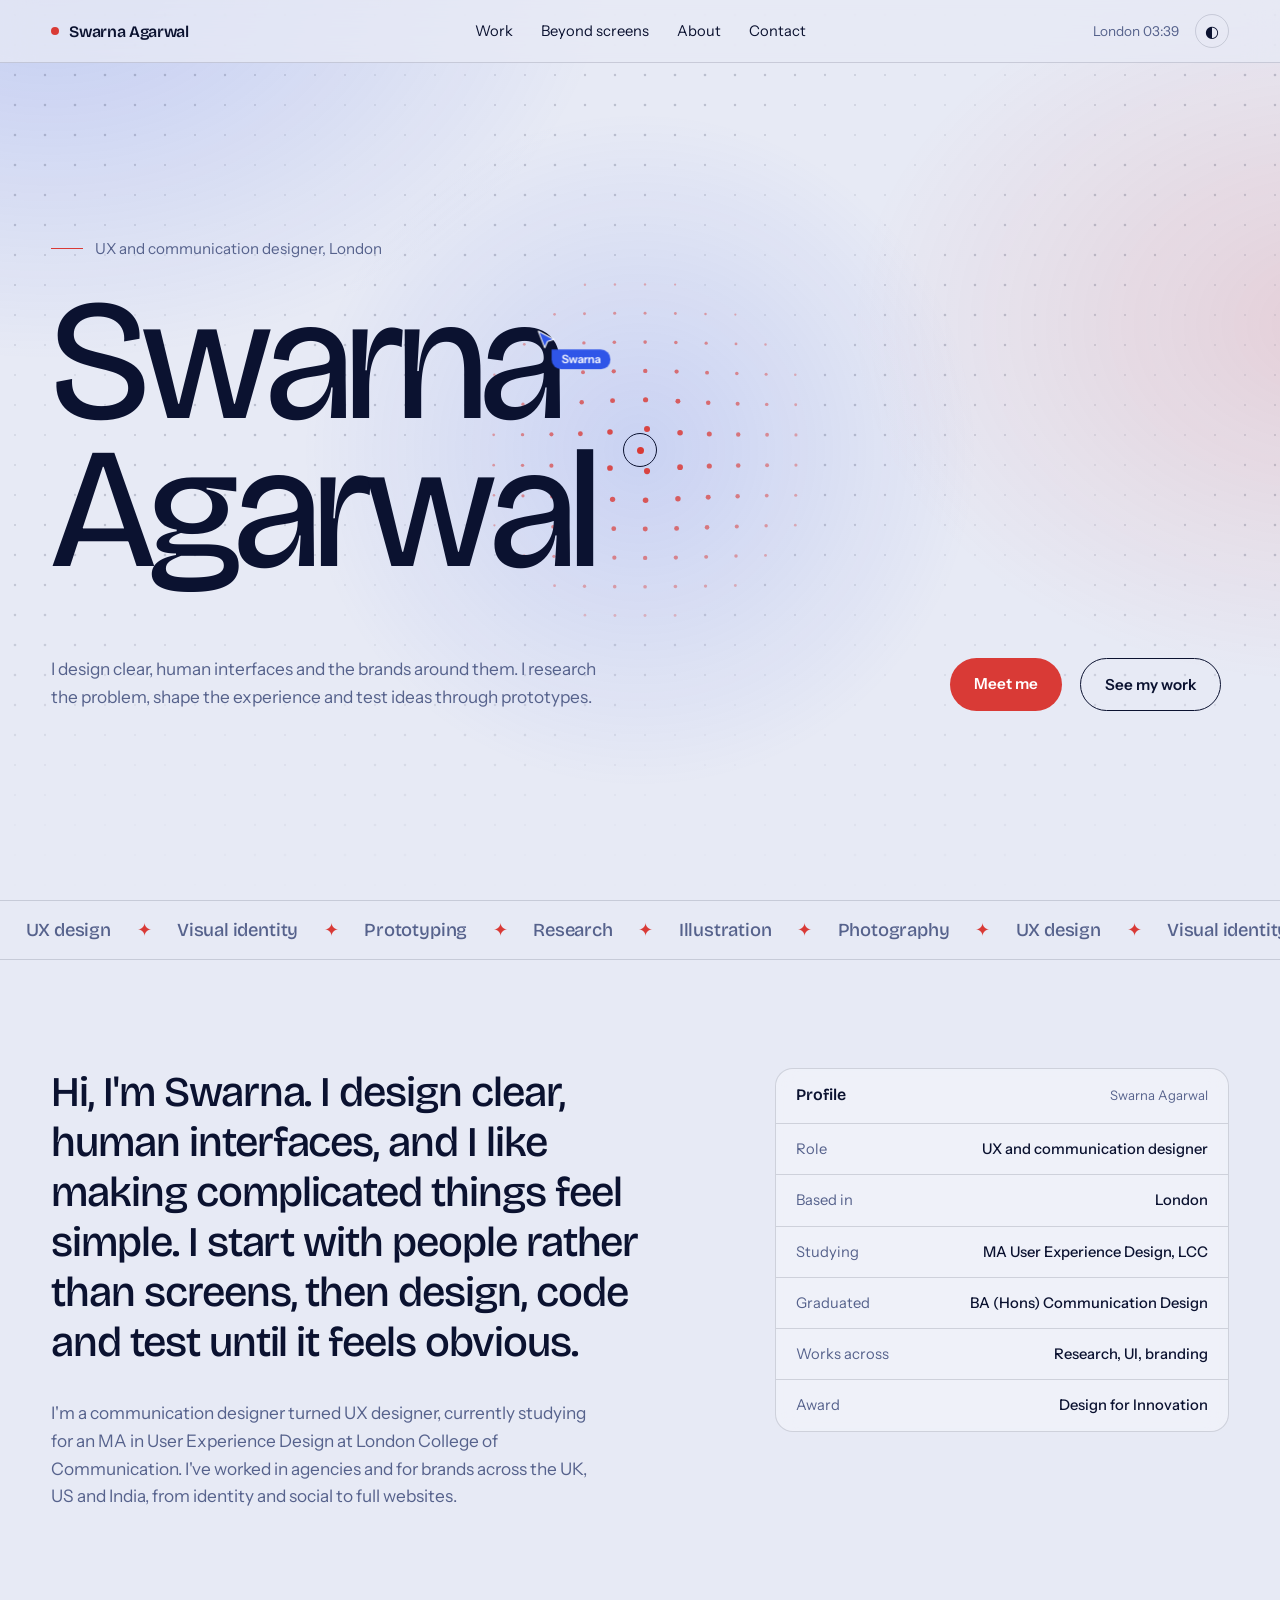
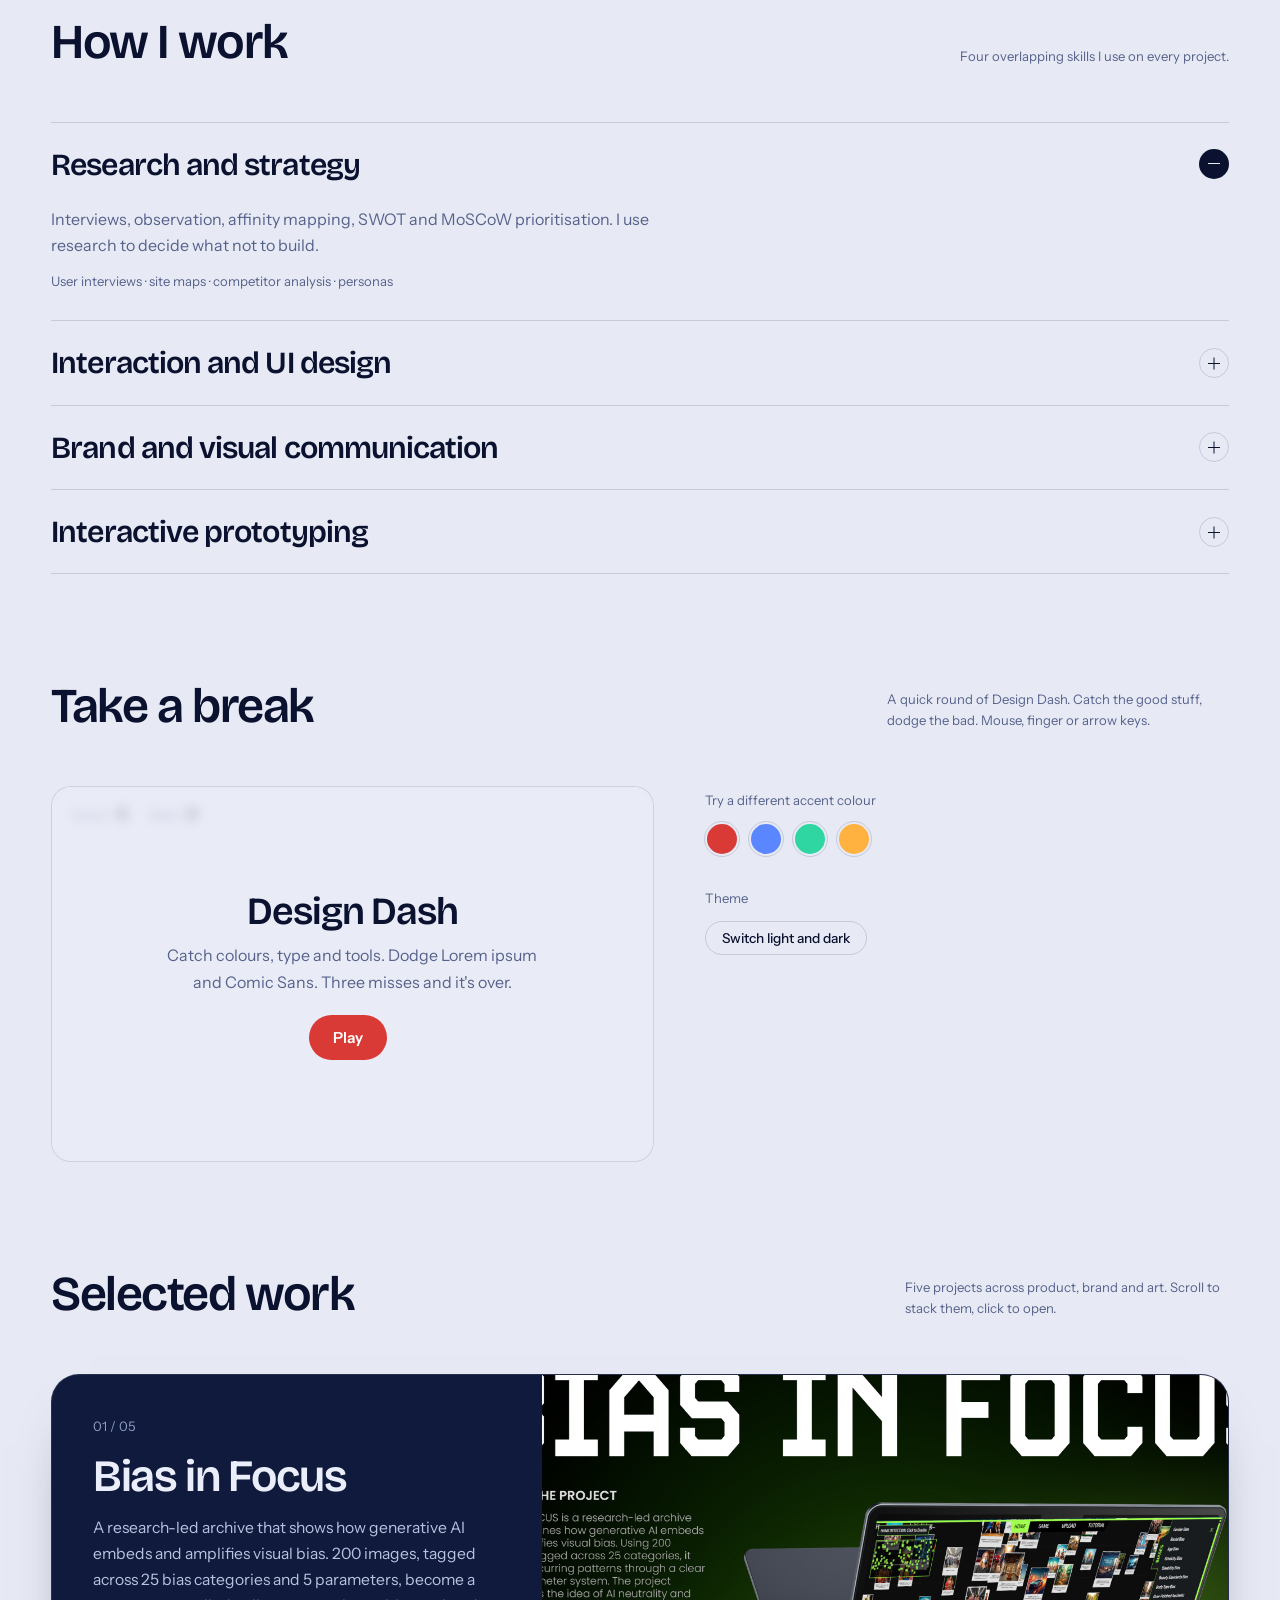
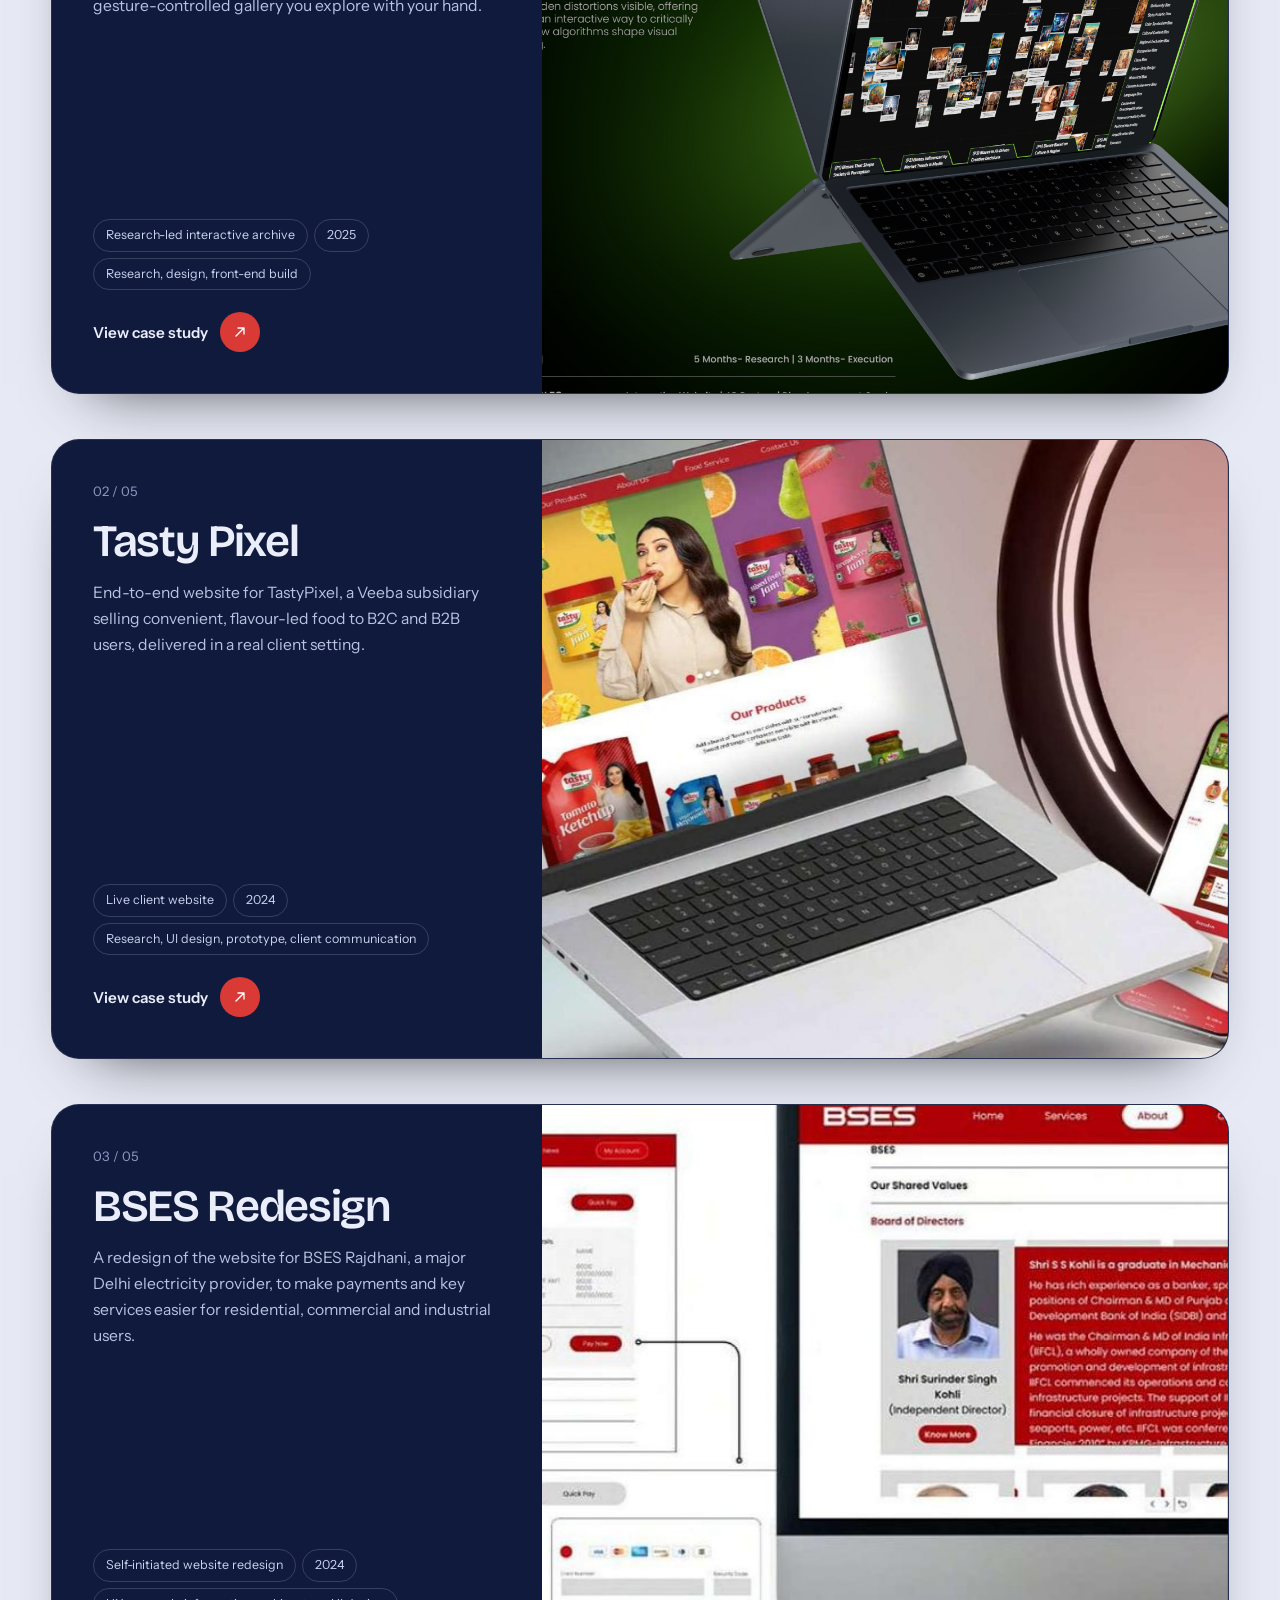
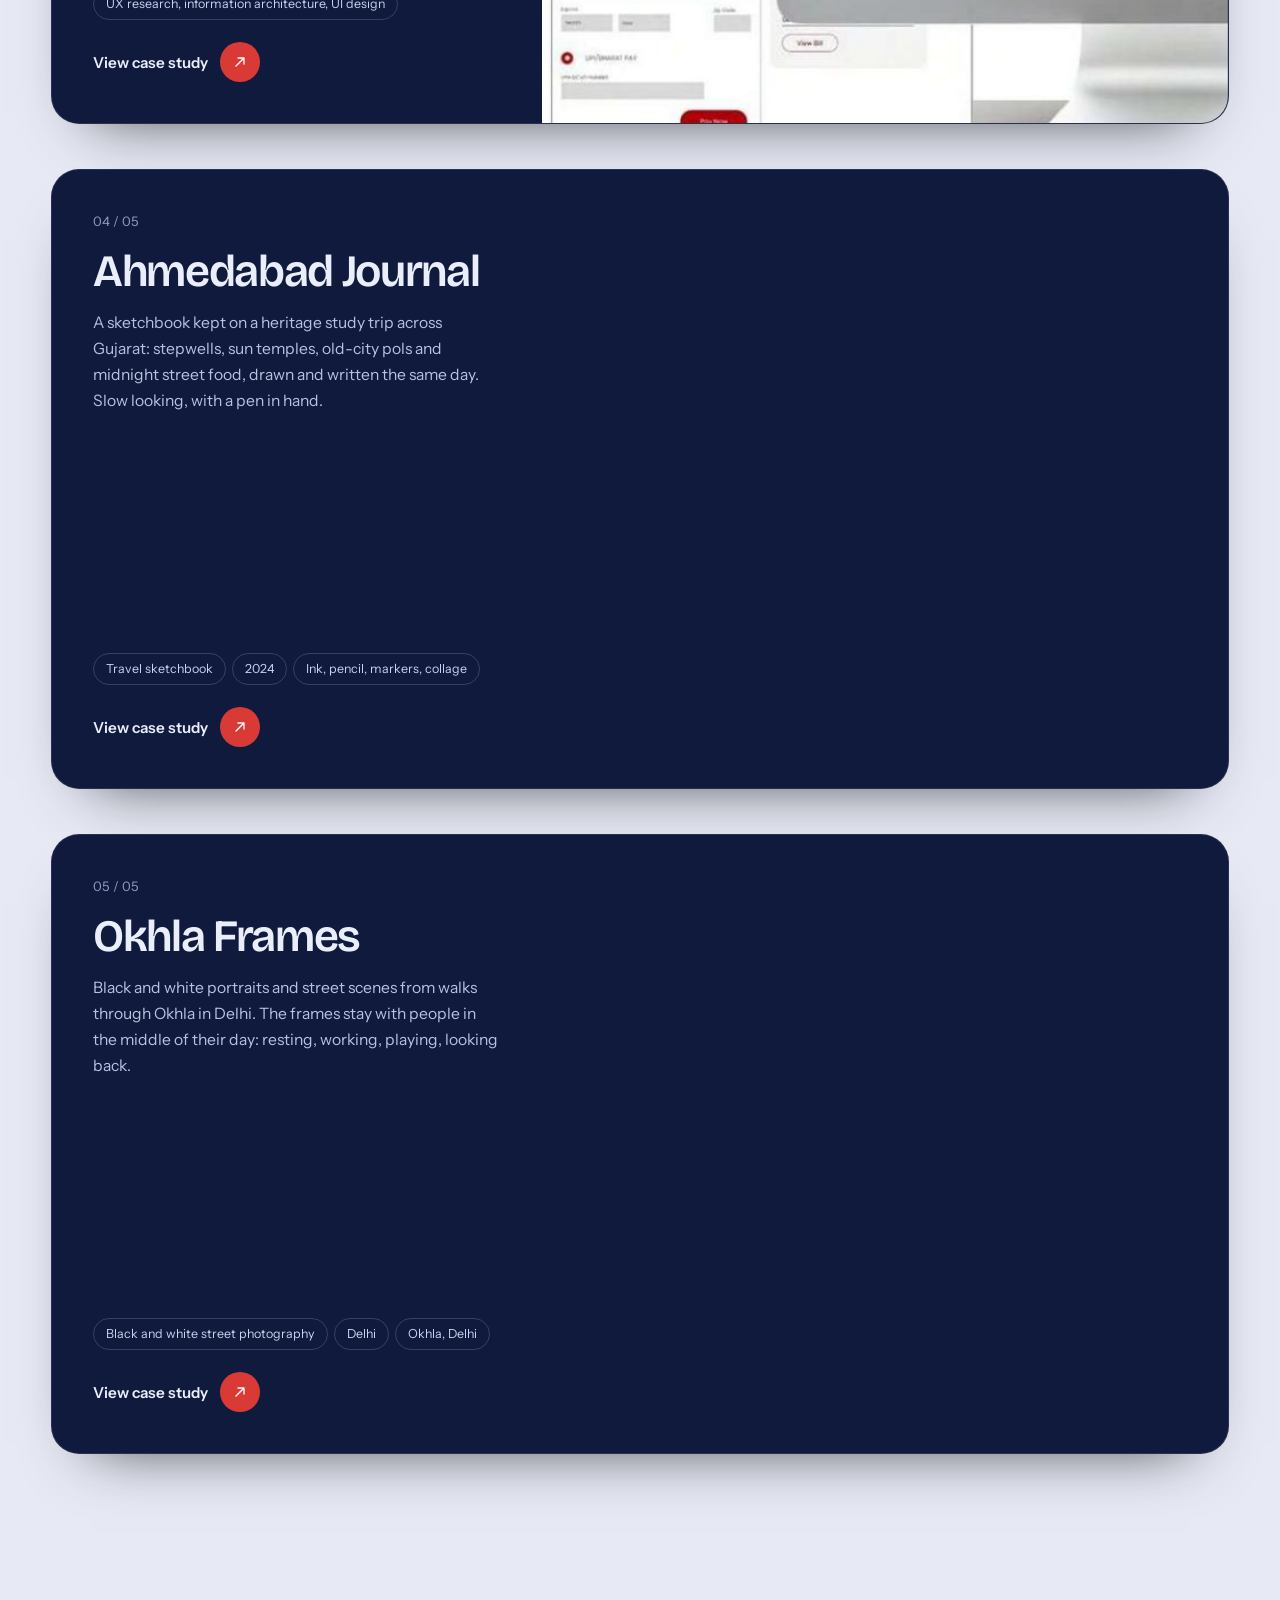
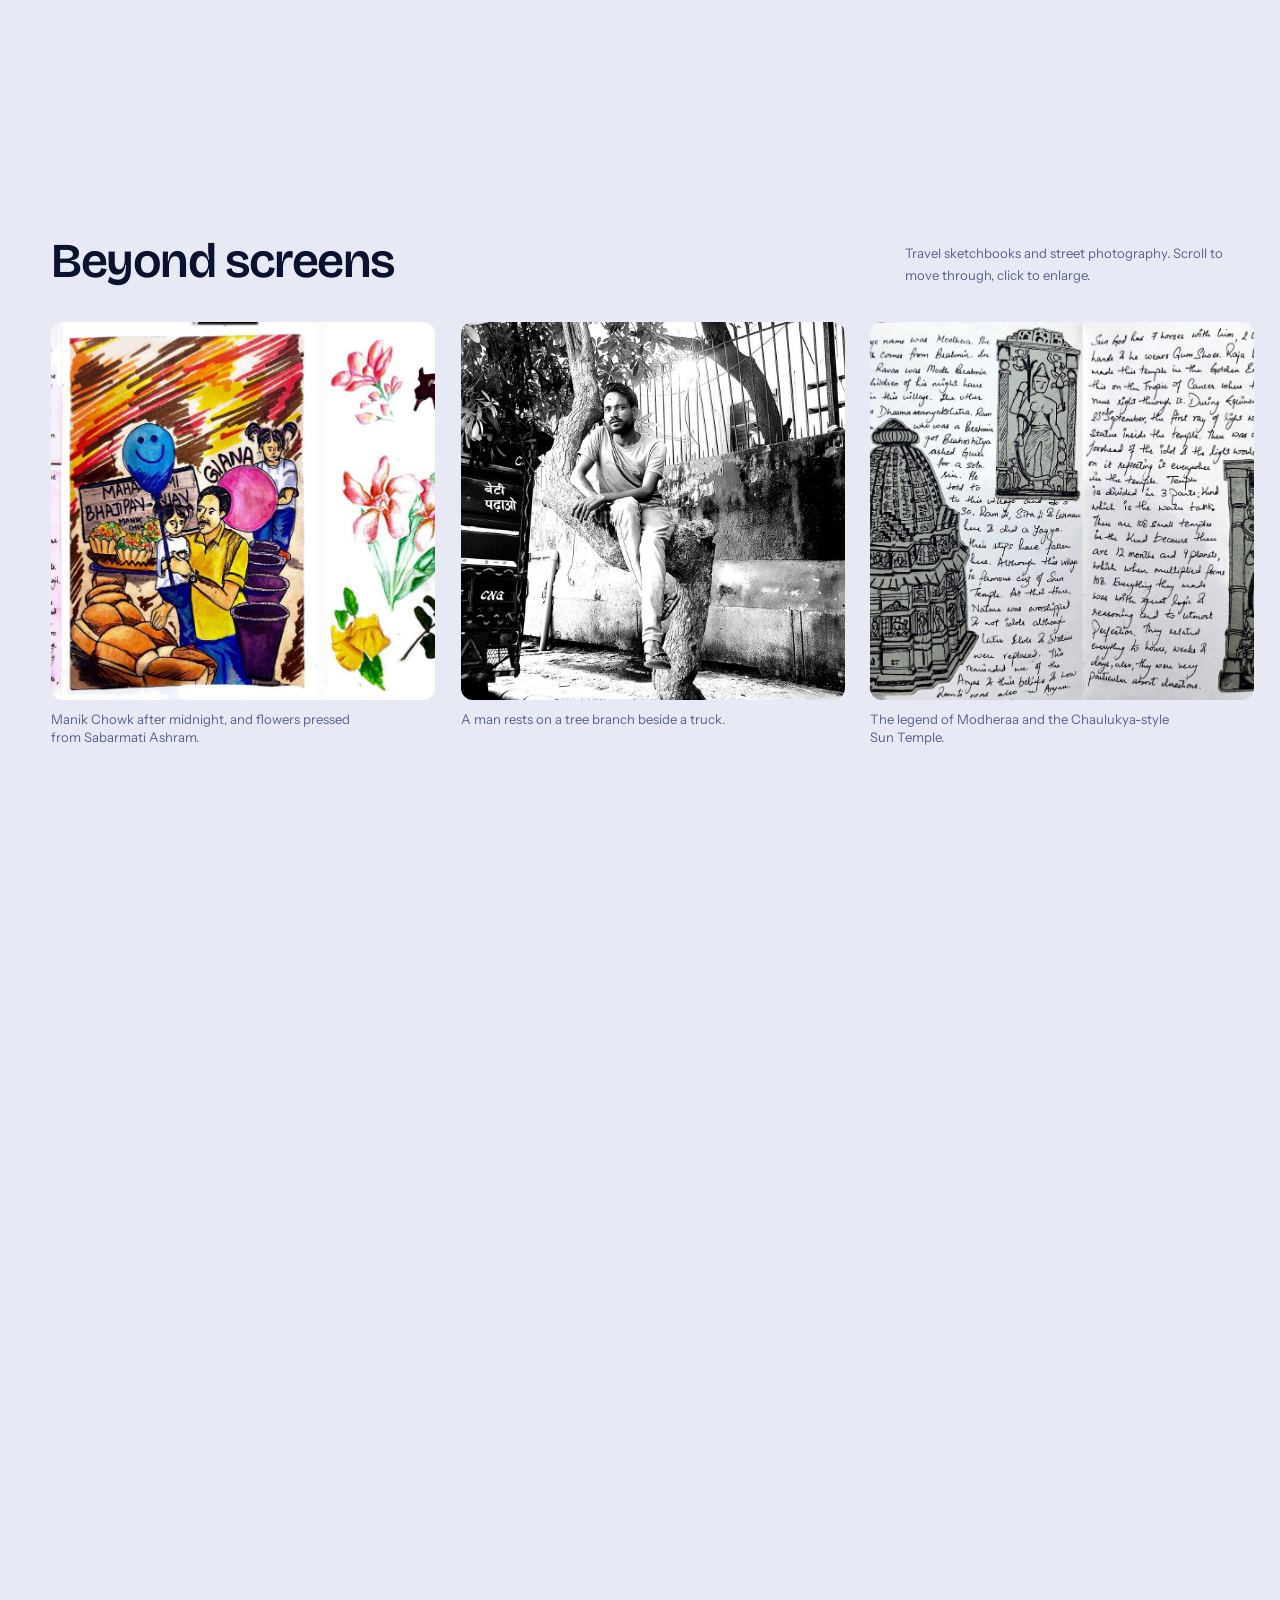
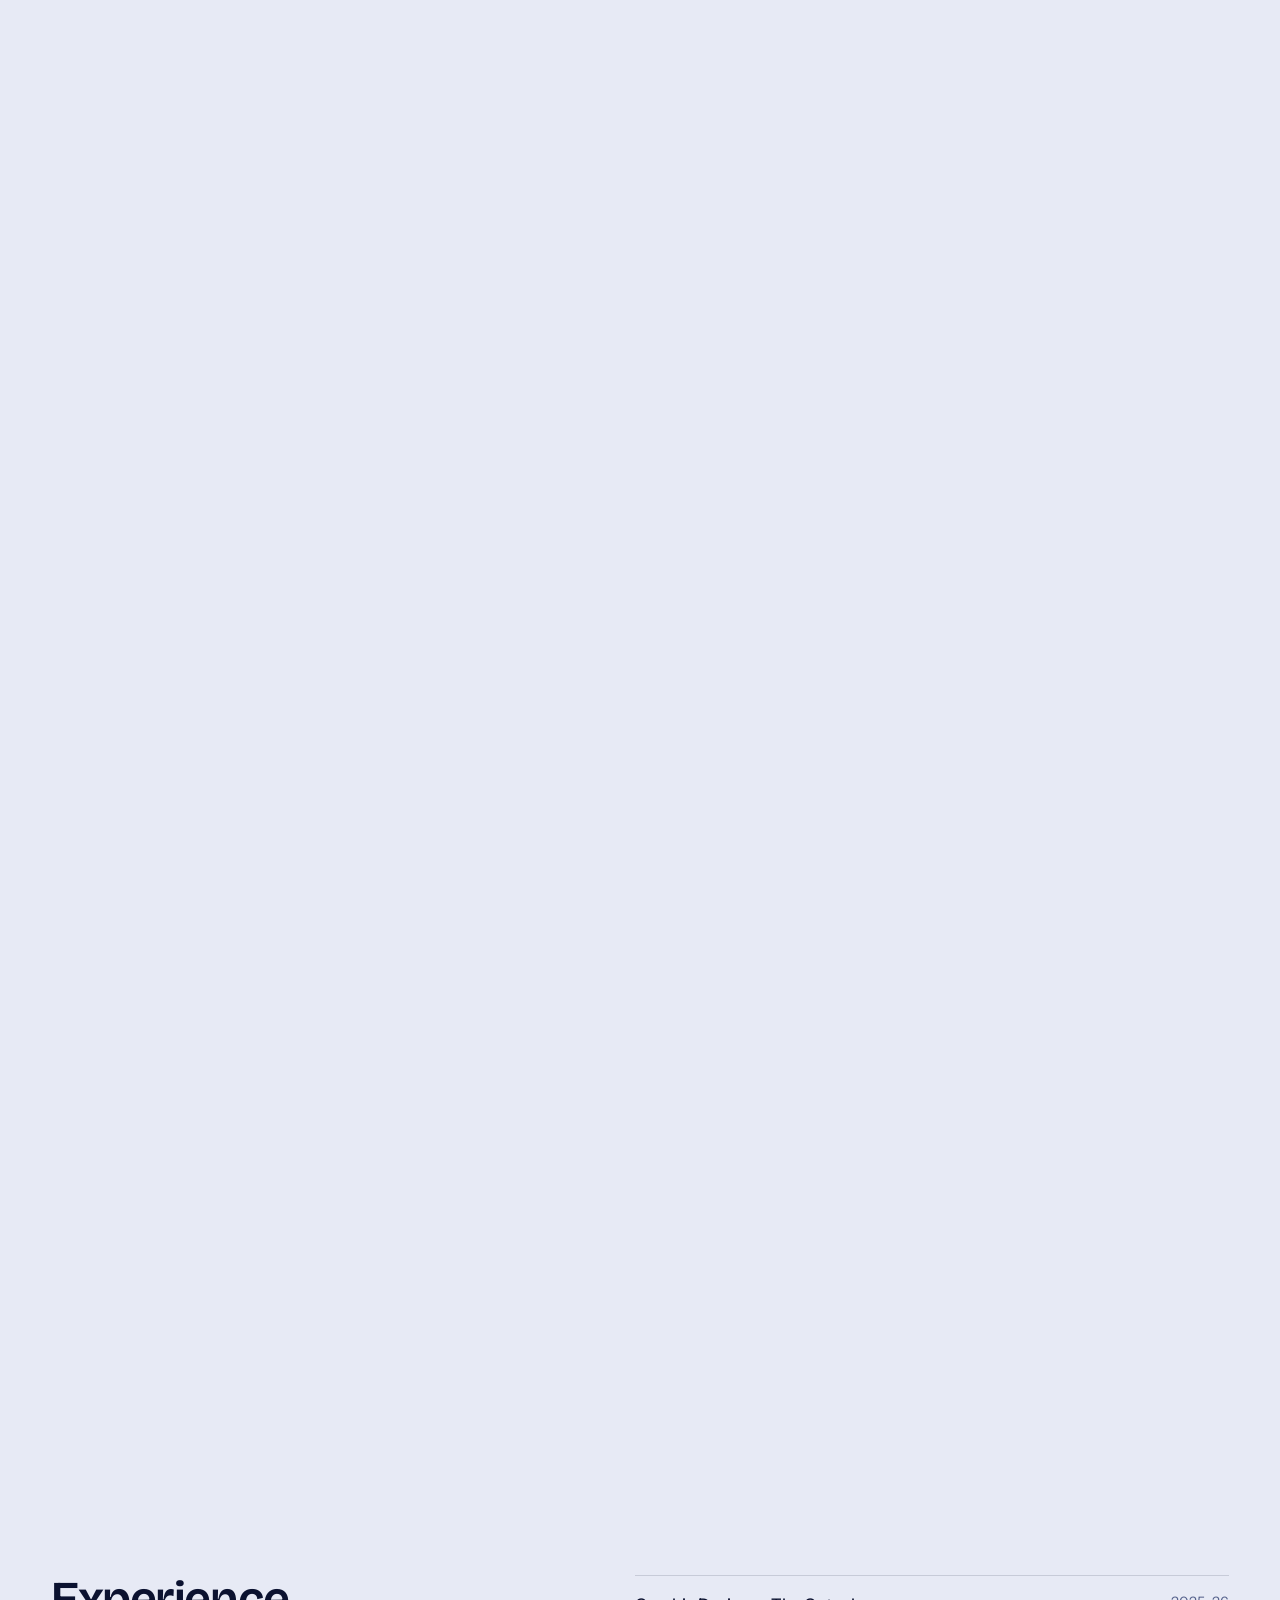
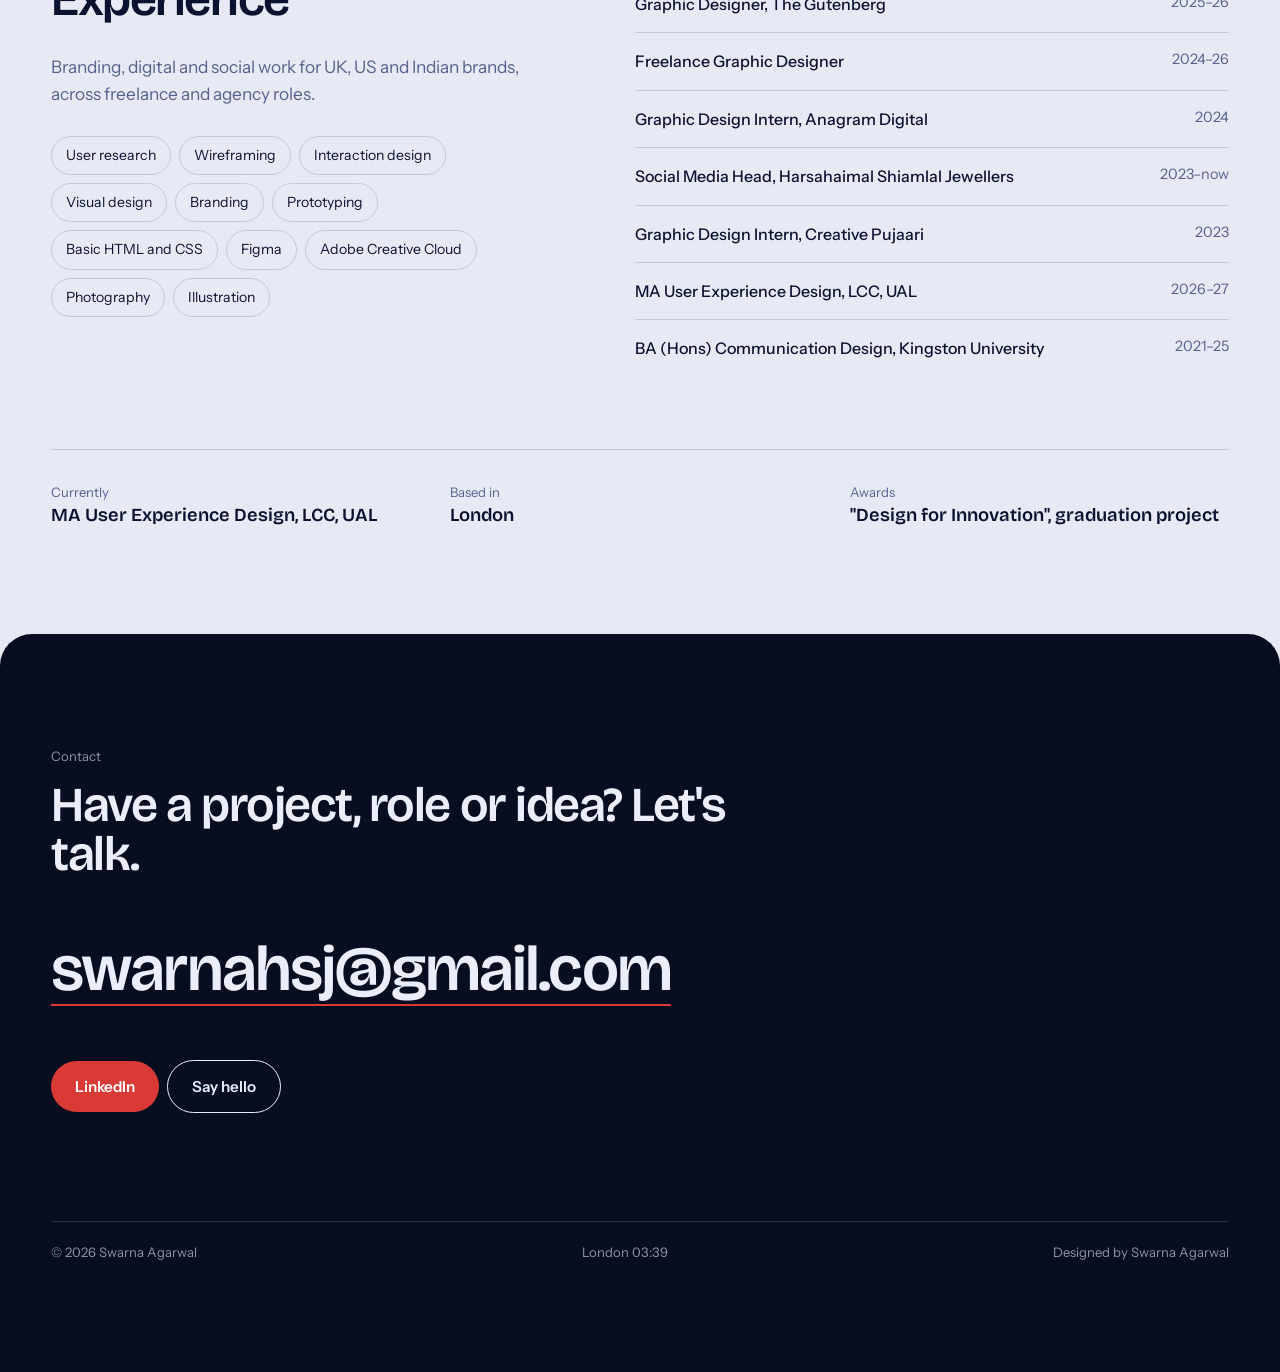
==== commit d20d4ae3: "revised portfolio after changing the covers and thumbnails" ====
--- a/index.html
+++ b/index.html
@@ -209,6 +209,7 @@
 
 <script>
 const IMG={
+ "bif_thumb":"bif_thumb.jpg","tp_thumb":"tp_thumb.jpg","bses_thumb":"bses_thumb.jpg","j_thumb":"j_thumb.jpg","ok_thumb":"ok_thumb.jpg","j_cover":"j_cover.jpg","ok_cover":"ok_cover.jpg",
  "bif_cover": "bif_cover.jpg",
  "bif_research": "bif_research.jpg",
  "bif_final": "bif_final.jpg",
@@ -241,32 +242,32 @@
 };
 /* ADD NEW WORK: copy one object in P, set tag ('ux' or 'art'), cover (an IMG key or any image URL), meta, steps, out and gal. */
 const P=[
-{slug:'bias-in-focus',tag:'ux',title:'Bias in Focus',year:'2025',type:'Research-led interactive archive',cover:IMG.bif_cover,lay:'gr',
+{slug:'bias-in-focus',tag:'ux',title:'Bias in Focus',year:'2025',type:'Research-led interactive archive',thumb:IMG.bif_thumb,cover:IMG.bif_cover,lay:'gr',
  intro:'A research-led archive that shows how generative AI embeds and amplifies visual bias. 200 images, tagged across 25 bias categories and 5 parameters, become a gesture-controlled gallery you explore with your hand.',
  meta:[['Role','Research, design, front-end build'],['Duration','8 months (5 research, 3 execution)'],['Tools','HTML, CSS, JavaScript, MediaPipe, Three.js'],['Deliverables','Website, AR posters, assessment cards']],
  facts:[['200','AI images tagged'],['25','bias categories'],['26','participants observed'],['8','AI experts interviewed']],
  h:'Approach',steps:[['The problem','In a 26-person study, everyone judged AI images on looks and missed the bias inside them.'],['Research','Expert interviews, a Stable Diffusion experiment and an affinity map of 38 bias categories shaped the framework.'],['Build','A single-page site with hand tracking, a live minimap, image cards with tagged biases and a raw versus labelled toggle.']],
  out:['Awarded "Design for Innovation" at the graduation show','Live website, five AR posters and bias assessment cards','Presented to industry experts and visitors'],links:[['Visit live site','https://biasinfocus.vercel.app/']],
  gal:[['bif_research','Research: observing participants, expert insights and a Stable Diffusion experiment on gender and colour bias.','f'],['bif_final','The final home page, where tags cluster images to reveal overlapping biases.'],['bif_grad','Presented at the graduation exhibition.']]},
-{slug:'tasty-pixel',tag:'ux',title:'Tasty Pixel',year:'2024',type:'Live client website',cover:IMG.tp_cover,lay:'gr',
+{slug:'tasty-pixel',tag:'ux',title:'Tasty Pixel',year:'2024',type:'Live client website',thumb:IMG.tp_thumb,cover:IMG.tp_cover,lay:'gr',
  intro:'End-to-end website for TastyPixel, a Veeba subsidiary selling convenient, flavour-led food to B2C and B2B users, delivered in a real client setting.',
  meta:[['Role','Research, UI design, prototype, client communication'],['Duration','4 weeks'],['Tools','Figma, Illustrator, Photoshop, Miro'],['Type','Live client project']],
  h:'Approach',steps:[['Research','Studied Veeba\'s brand voice and market patterns: real food photography, bold colour and clear categories build trust.'],['Structure','Mapped the pages and home page flow, then iterated layouts by hand before moving to Figma.'],['Interface','Tested icon against photo categories; the client chose colour blocks. Added sliding categories and hover tilts.']],
  out:['Site live at tastypixel.co','Development-ready Figma prototype','Managed client discussions and approvals'],links:[['Visit live site','https://tastypixel.co/']],
  gal:[['tp_ui','Interface design: category pages and the Our Range interaction.','f'],['tp_final','The final responsive website on desktop and mobile.','f']]},
-{slug:'bses-redesign',tag:'ux',title:'BSES Redesign',year:'2024',type:'Self-initiated website redesign',cover:IMG.bses_cover,lay:'gr',
+{slug:'bses-redesign',tag:'ux',title:'BSES Redesign',year:'2024',type:'Self-initiated website redesign',thumb:IMG.bses_thumb,cover:IMG.bses_cover,lay:'gr',
  intro:'A redesign of the website for BSES Rajdhani, a major Delhi electricity provider, to make payments and key services easier for residential, commercial and industrial users.',
  meta:[['Role','UX research, information architecture, UI design'],['Duration','1 month (15 days research, 12 design)'],['Tools','Figma, Illustrator, Photoshop, Miro'],['Type','Self-initiated project']],
  h:'Approach',steps:[['Research','Interviews, a site map audit, SWOT and MoSCoW prioritisation exposed repeated pages and clutter.'],['Architecture','Rebuilt the home page around six icon-led services instead of an overcrowded layout.'],['Design','Simplified payments with a billing cycle view, quick pay and consistent layouts.']],
  out:['Simplified navigation reduced content overload','Clear service categories improved task completion','Consistent layout improved readability'],links:[],
  gal:[['bses_ba','Before and after: from a crowded portal to a clear services page.','f'],['bses_pay','The payments flow with billing cycle and quick pay.','f']]},
-{slug:'ahmedabad-journal',tag:'art',title:'Ahmedabad Journal',year:'2024',type:'Travel sketchbook',cover:IMG.j5,lay:'gr',
+{slug:'ahmedabad-journal',tag:'art',title:'Ahmedabad Journal',year:'2024',type:'Travel sketchbook',thumb:IMG.j_thumb,cover:IMG.j_cover,alt:IMG.j5,lay:'gr',
  intro:'A sketchbook kept on a heritage study trip across Gujarat: stepwells, sun temples, old-city pols and midnight street food, drawn and written the same day. Slow looking, with a pen in hand.',
  meta:[['Medium','Ink, pencil, markers, collage'],['Trip','Study trip, February 2024'],['Places','Adalaj, Modhera, Lothal, Ahmedabad'],['Role','Illustration and writing']],
  h:'How it was made',steps:[['Look closely','Carvings, pillars, balconies and doors drawn in ink and pencil to understand how each place is built.'],['Write alongside','Every drawing sits with a handwritten note: a guide\'s story, a legend, or how the place felt.'],['Collect the city','Old-city history, the pol system, wooden braces that help houses survive earthquakes, pressed flowers and food markets after dark.']],
  out:['A visual record of heritage, craft and everyday life in Ahmedabad','A habit of slow observation that carries into my research work'],links:[],
  gal:[['j1','Sun Temple signage, carved stone fragments and stories in the stones.','f'],['j2','The legend of Modheraa and the Chaulukya-style Sun Temple.'],['j3','The kund, and the carved Sabhamandapa ceiling.'],['j4','The Gufa by M.F. Husain and Doshi, with postcards and old-city windows.','f'],['j5','Manik Chowk after midnight, and flowers pressed from Sabarmati Ashram.','f'],['j6','Heritage walk, Mandir to Masjid, 26 February: chai, carved brackets and a stone-and-wood facade.'],['j7','Balconies, doors, the history of Ahmedabad and pol life.'],['j8','Warli-style art, Gujarati lettering, why wood sits inside walls, and Harkunvar Sethani ni Haveli.','f'],['j9','Pillar carvings and the five-storey depth of Adalaj stepwell.'],['j10','Floral motifs, the stepwell tombs and the legend of Rudabai.']]},
-{slug:'okhla-frames',tag:'art',title:'Okhla Frames',year:'Delhi',type:'Black and white street photography',cover:IMG.p4,lay:'ms',
+{slug:'okhla-frames',tag:'art',title:'Okhla Frames',year:'Delhi',type:'Black and white street photography',thumb:IMG.ok_thumb,cover:IMG.ok_cover,alt:IMG.p4,lay:'ms',
  intro:'Black and white portraits and street scenes from walks through Okhla in Delhi. The frames stay with people in the middle of their day: resting, working, playing, looking back.',
  meta:[['Location','Okhla, Delhi'],['Format','Black and white photography'],['Subject','People and everyday streets'],['Role','Photography and editing']],
  h:'Approach',steps:[['Walk slowly','Spend time in the neighbourhood before lifting the camera, so the street gets used to you.'],['Shoot at eye level','Most frames are level with the person, so they meet the viewer directly rather than being looked down on.'],['Edit in monochrome','Removing colour quiets signage and clutter, so expression, gesture and texture carry the picture.']],
@@ -307,7 +308,7 @@
 $('#sw').innerHTML=SW.map((s,i)=>`<button aria-label="${s[0]}" data-i="${i}" style="background:${s[1]||'var(--ac)'}"></button>`).join('');
 $('#sw').onclick=e=>{const b=e.target.closest('button');if(!b)return;const s=SW[b.dataset.i];if(s[1]){root.style.setProperty('--ac',s[1]);root.style.setProperty('--acrgb',s[2])}else{root.style.removeProperty('--ac');root.style.removeProperty('--acrgb')}};
 /* work stack */
-$('#stack').innerHTML=P.map((p,i)=>`<article class="wk" style="--i:${i}"><a class="wc" href="#/work/${p.slug}" data-cur="Open"><div class="wt"><div><span class="wn">${String(i+1).padStart(2,'0')} / ${String(P.length).padStart(2,'0')}</span><h3>${p.title}</h3><p>${p.intro}</p></div><div><ul class="tg">${[p.type,p.year,p.meta[0][1]].map(x=>`<li>${x}</li>`).join('')}</ul><span class="go">View case study<svg viewBox="0 0 24 24"><path d="M6 18L18 6M9 6h9v9"/></svg></span></div></div><div class="wp"><img src="${p.cover}" alt="${p.title}"></div></a></article>`).join('');
+$('#stack').innerHTML=P.map((p,i)=>`<article class="wk" style="--i:${i}"><a class="wc" href="#/work/${p.slug}" data-cur="Open"><div class="wt"><div><span class="wn">${String(i+1).padStart(2,'0')} / ${String(P.length).padStart(2,'0')}</span><h3>${p.title}</h3><p>${p.intro}</p></div><div><ul class="tg">${[p.type,p.year,p.meta[0][1]].map(x=>`<li>${x}</li>`).join('')}</ul><span class="go">View case study<svg viewBox="0 0 24 24"><path d="M6 18L18 6M9 6h9v9"/></svg></span></div></div><div class="wp"><img src="${p.thumb||p.cover}" alt="${p.title}" onerror="this.onerror=null;this.src='${p.cover}'"></div></a></article>`).join('');
 $('#cap').innerHTML=CAP.map(c=>`<div class="ac rv"><div tabindex="0" role="button" aria-expanded="false"><h3>${c[0]}</h3><u></u></div><div class="ap"><div><p>${c[1]}</p><small>${c[2]}</small></div></div></div>`).join('');
 $$('.ac').forEach(a=>{const b=a.firstElementChild,t=()=>{const o=a.classList.toggle('open');b.setAttribute('aria-expanded',o)};b.onclick=t;b.onkeydown=e=>{if(e.key==='Enter'||e.key===' '){e.preventDefault();t()}}});$('.ac').classList.add('open');
 const BEY=['j5','p4','j2','p6','j3','p8','j6','p2','j9','p9'];
@@ -358,7 +359,7 @@
  const p=P[i],n=P[(i+1)%P.length];LB=p.gal.map(g=>IMG[g[0]]);
  cs.innerHTML=`<div class="ct"><b>${p.title}</b><button class="xb" id="x" data-cur="Close">Close</button><div class="pg"><u id="pg"></u></div></div><div class="cx"><p class="cl">${p.type}, ${p.year}</p><h1>${p.title}</h1><p class="lead">${p.intro}</p>
  <div class="mt">${p.meta.map(m=>`<div><small>${m[0]}</small><b>${m[1]}</b></div>`).join('')}</div>
- <div class="cv rv"><img src="${p.cover}" alt="${p.title}"></div>
+ <div class="cv rv"><img src="${p.cover}" alt="${p.title}" onerror="this.onerror=null;this.src='${p.alt||p.thumb||p.cover}'"></div>
  ${p.facts?`<div class="fc rv">${p.facts.map(f=>`<div><b>${f[0]}</b><small>${f[1]}</small></div>`).join('')}</div>`:''}
  <div class="sc rv"><h2>${p.h}</h2><ol>${p.steps.map(s=>`<li><b>${s[0]}.</b> ${s[1]}</li>`).join('')}</ol></div>
  <div class="gal ${p.lay}">${p.gal.map((g,k)=>`<figure class="rv ${g[2]||''}"><img data-i="${k}" src="${IMG[g[0]]}" alt="${g[1]}" loading="lazy"><figcaption>${g[1]}</figcaption></figure>`).join('')}</div>
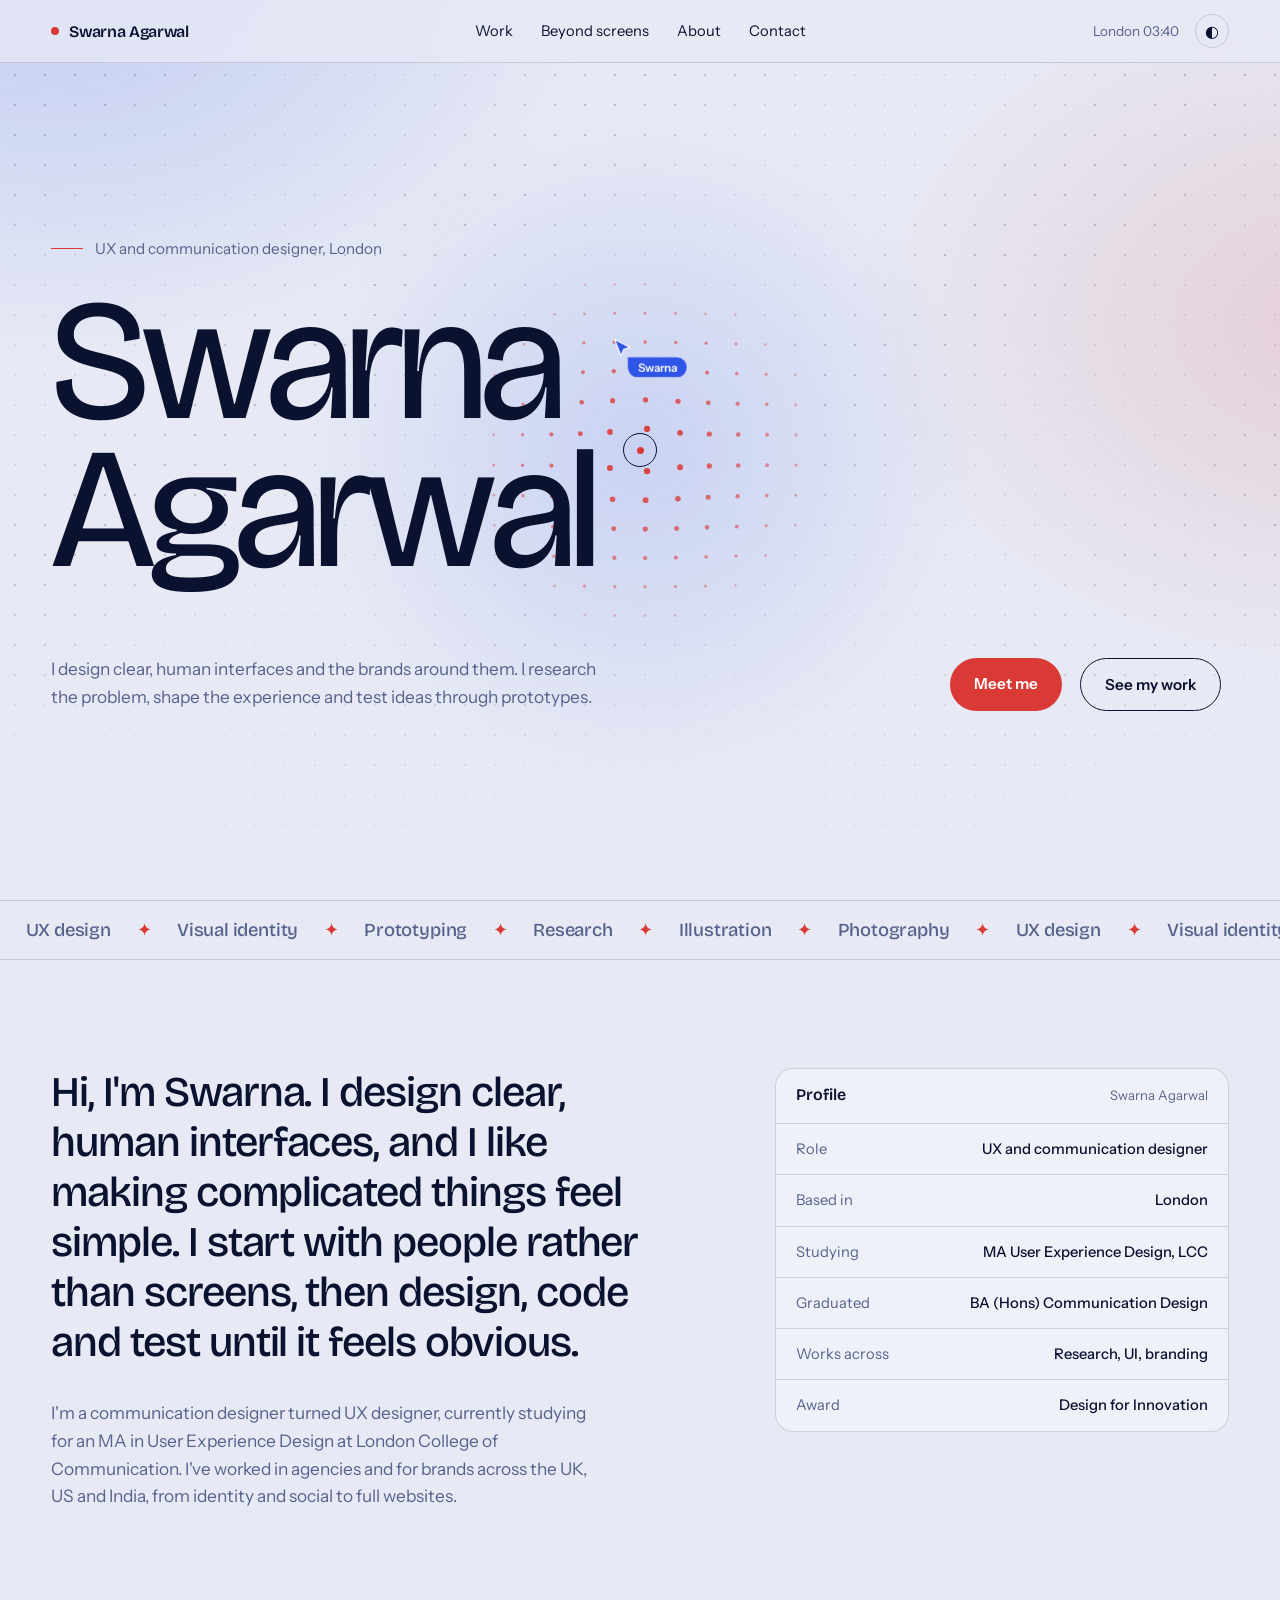
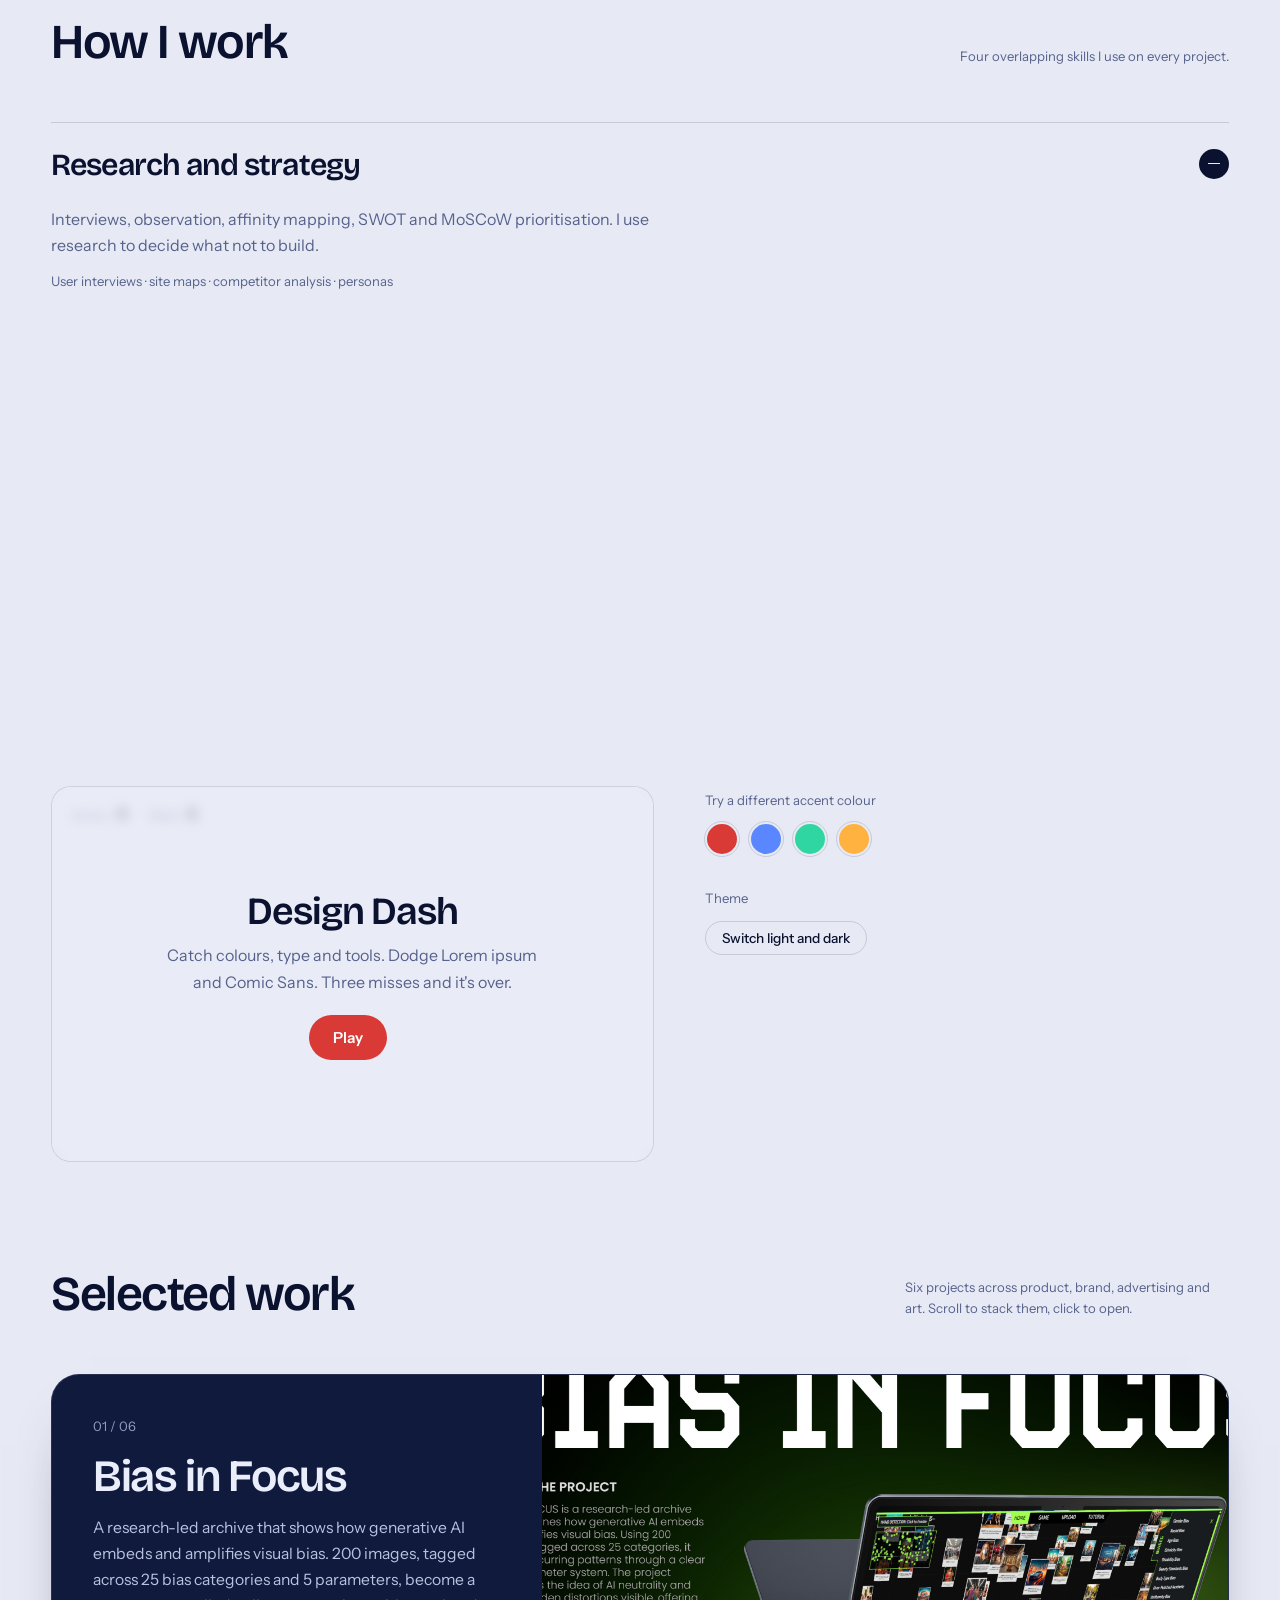
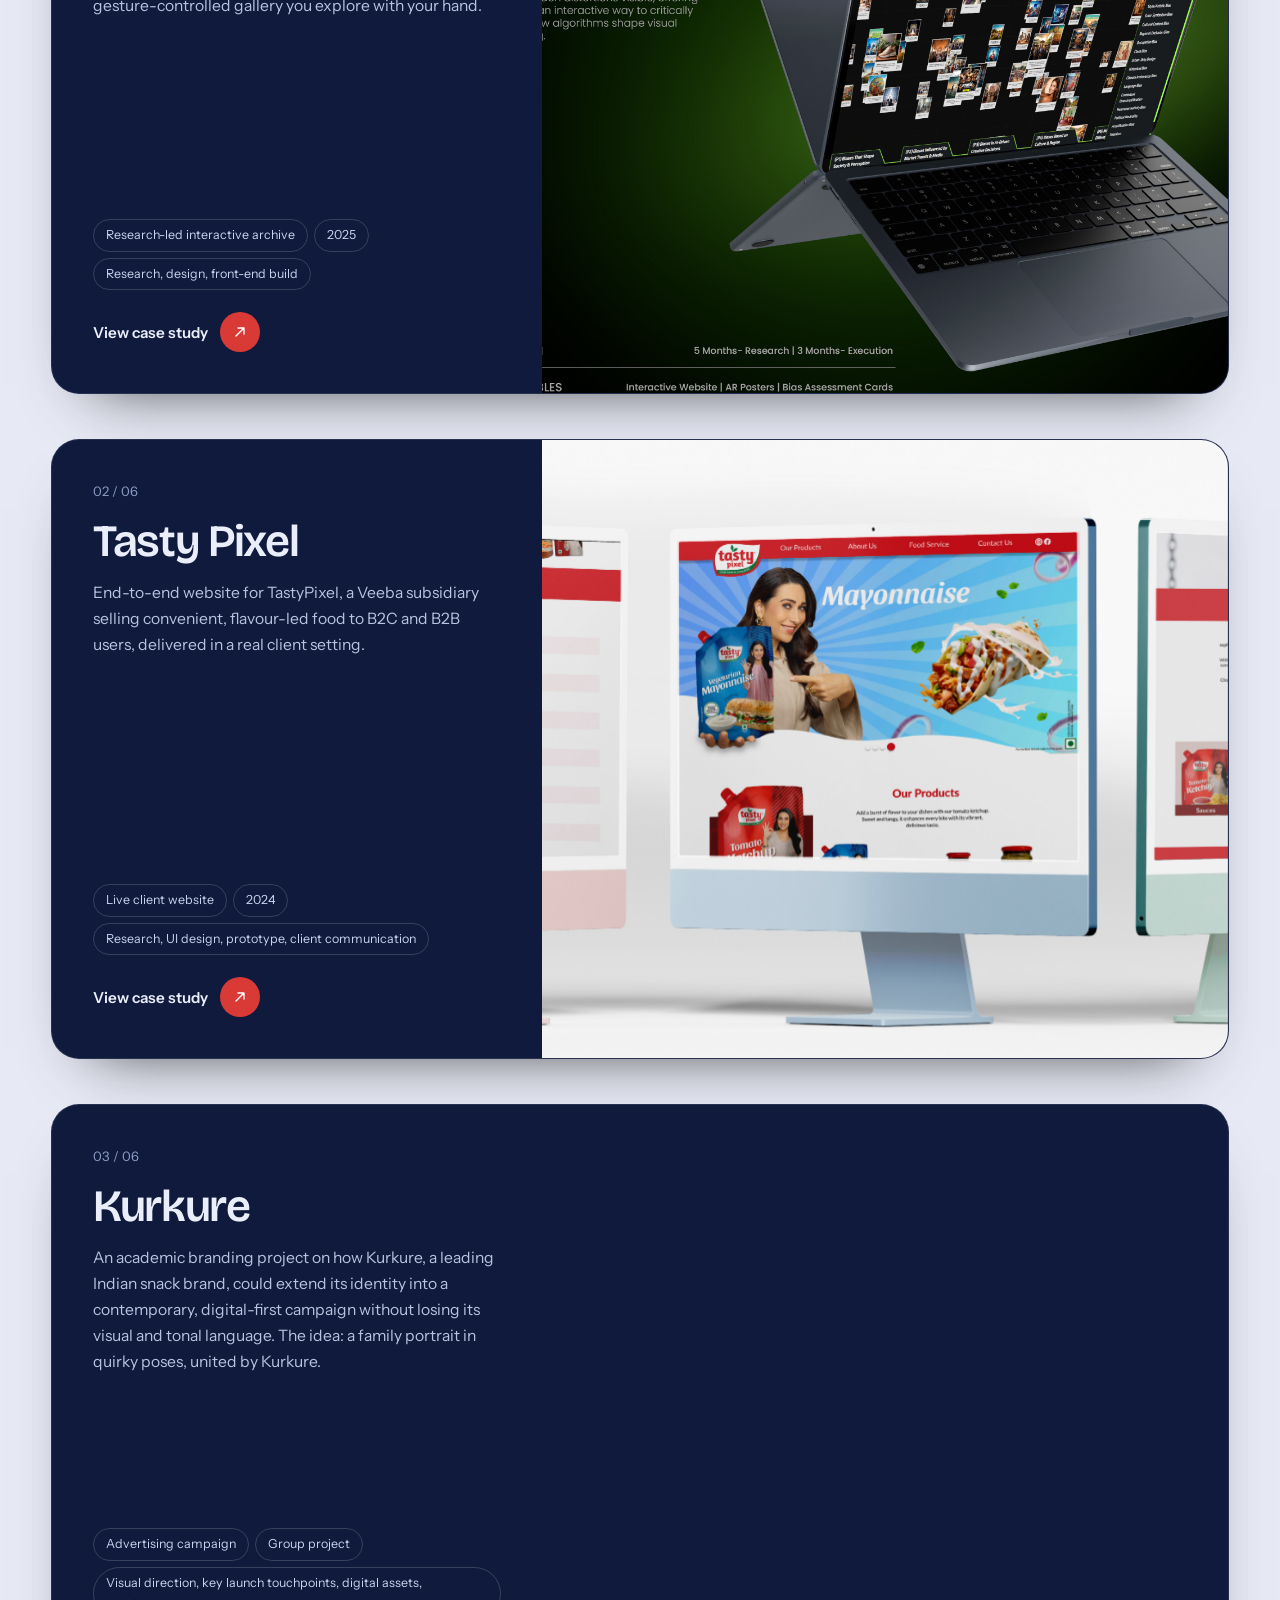
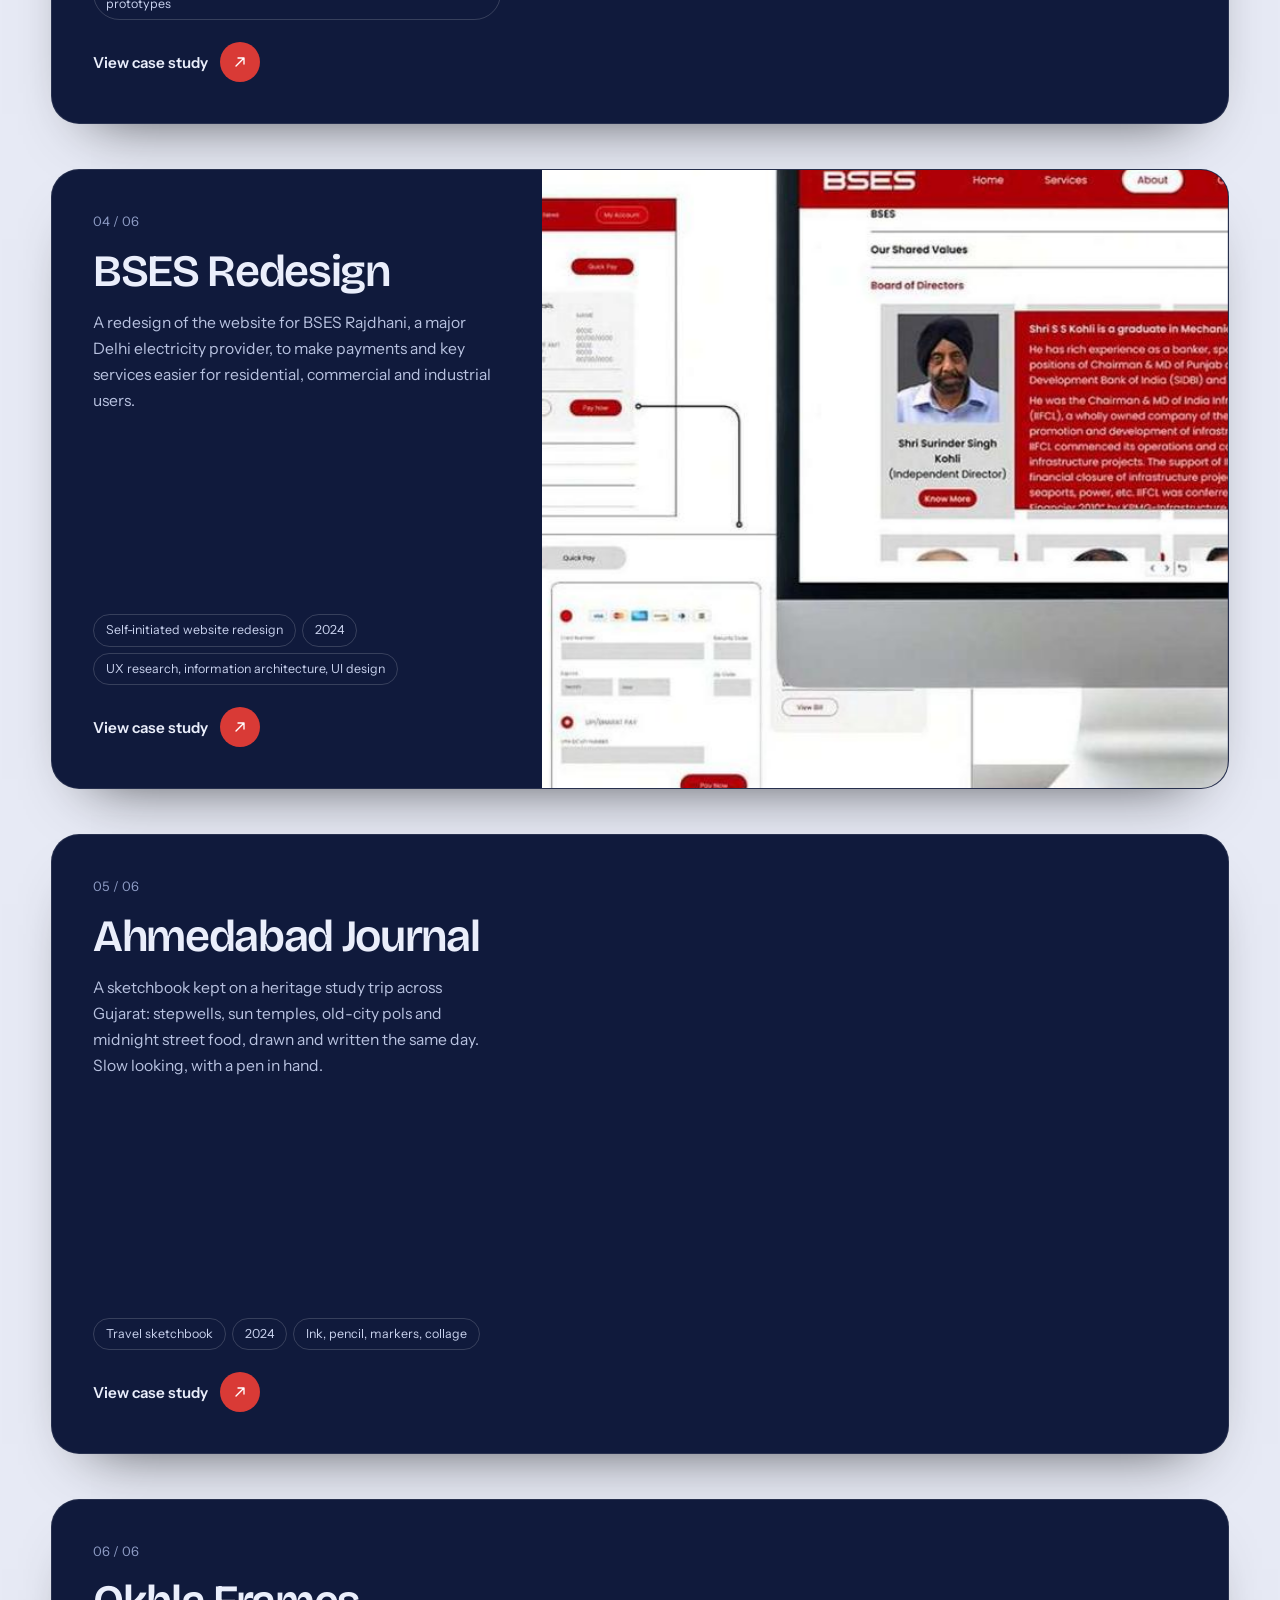
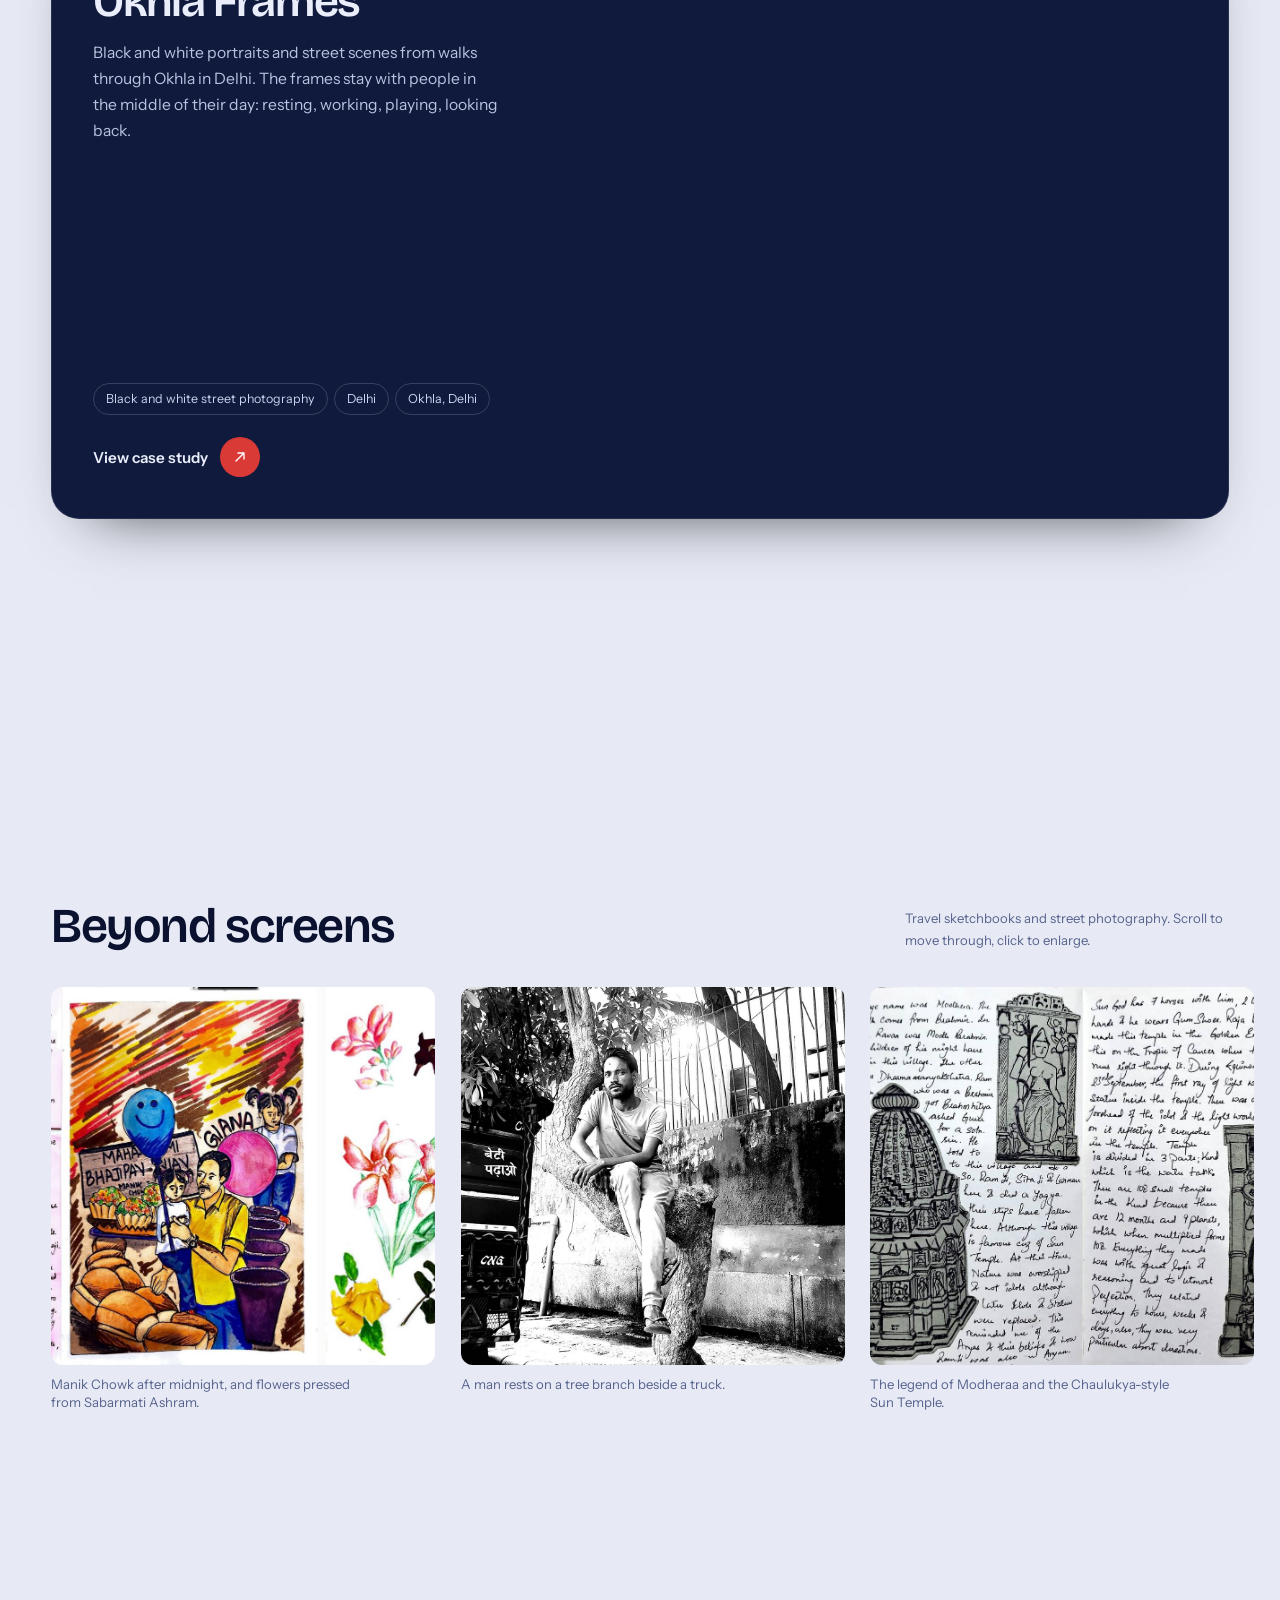
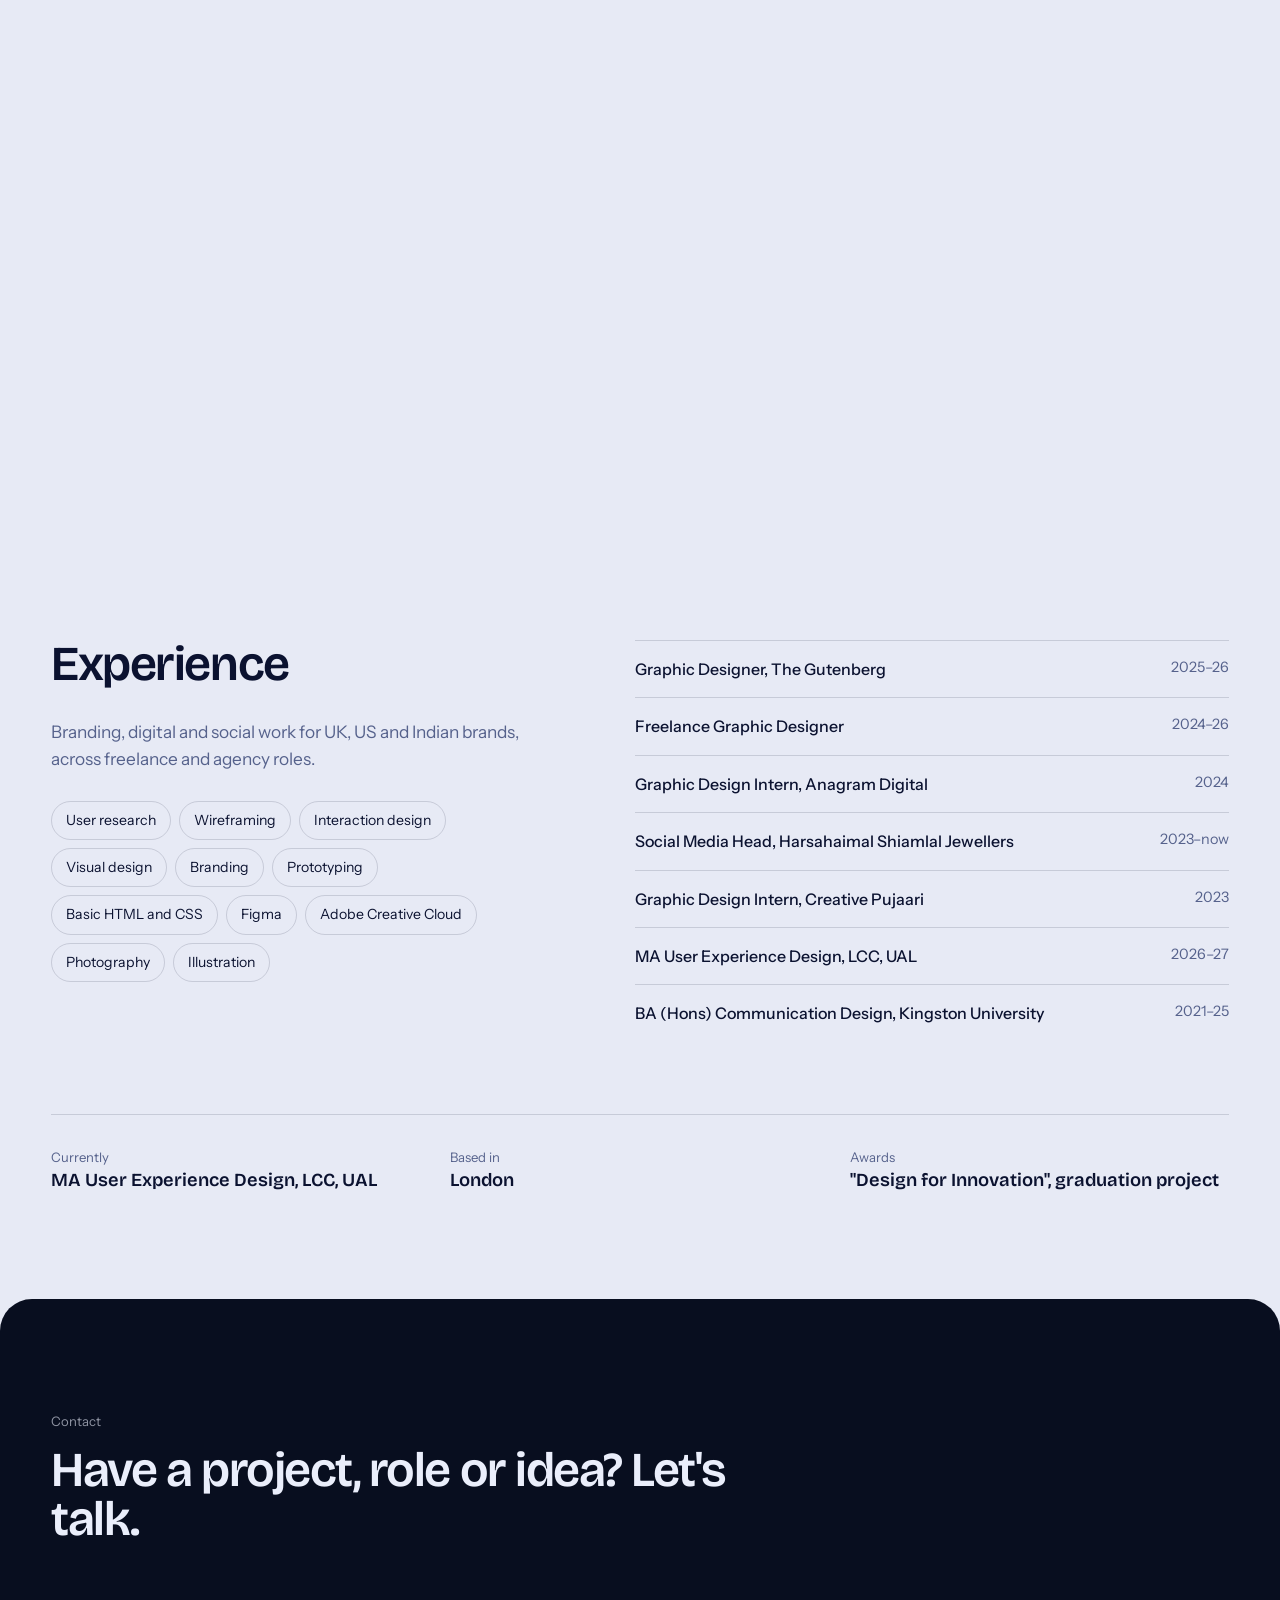
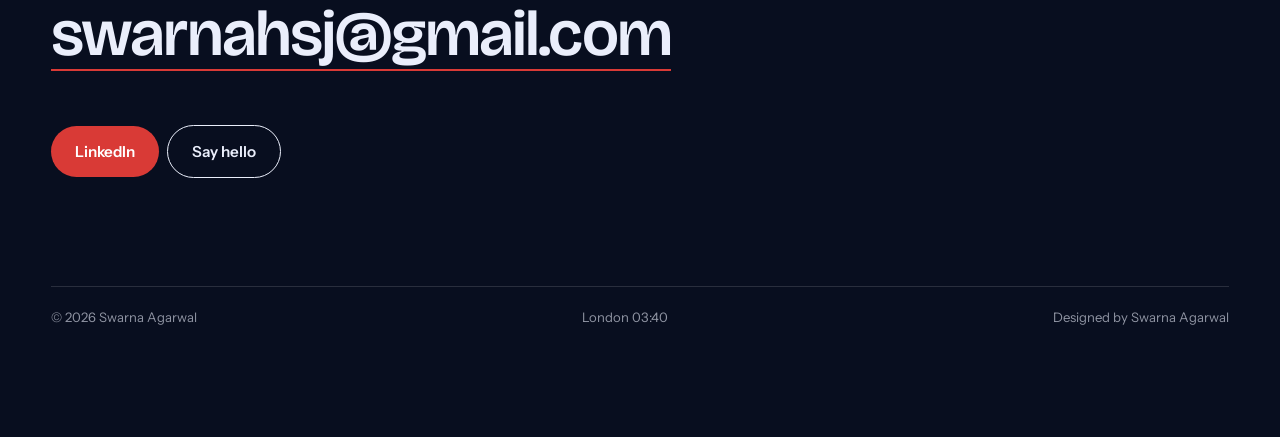
==== commit d382ee90: "Fix typo in print statement" ====
--- a/index.html
+++ b/index.html
@@ -193,7 +193,7 @@
 <div class="lab rv"><div class="gw"><canvas id="gm" aria-label="Design Dash game"></canvas><div class="gh"><span>Score<b id="gs">0</b></span><span>Best<b id="gb">0</b></span></div><div class="gov" id="go"><div><b id="gt">Design Dash</b><p id="gd">Catch colours, type and tools. Dodge Lorem ipsum and Comic Sans. Three misses and it's over.</p><button class="btn" id="gp" data-cur="Play">Play</button></div></div></div>
 <div class="ctl"><div><small>Try a different accent colour</small><div class="sw" id="sw"></div></div>
 <div><small>Theme</small><div class="seg"><button id="tg2">Switch light and dark</button></div></div></div></div></section>
-<section id="work" style="padding-top:0"><div class="hd rv"><h2>Selected work</h2><p class="cl" style="max-width:36ch">Five projects across product, brand and art. Scroll to stack them, click to open.</p></div><div id="stack"></div></section>
+<section id="work" style="padding-top:0"><div class="hd rv"><h2>Selected work</h2><p class="cl" style="max-width:36ch">Six projects across product, brand, advertising and art. Scroll to stack them, click to open.</p></div><div id="stack"></div></section>
 <div class="hs" id="hs"><div id="beyond"><div class="hd"><h2>Beyond screens</h2><p class="cl" style="max-width:36ch">Travel sketchbooks and street photography. Scroll to move through, click to enlarge.</p></div><div class="tr" id="tr"></div></div></div>
 
 <section id="experience"><div class="ab"><div class="rv"><h2>Experience</h2><p class="lead">Branding, digital and social work for UK, US and Indian brands, across freelance and agency roles.</p><div class="sk" id="sk"></div></div>
@@ -209,6 +209,7 @@
 
 <script>
 const IMG={
+ "k_thumb":"k_thumb.jpg","k_cover":"k_cover.jpg","k_campaign":"k_campaign.jpg","k_research":"k_research.jpg","k_design":"k_design.jpg","k_motion":"k_motion.jpg",
  "bif_thumb":"bif_thumb.jpg","tp_thumb":"tp_thumb.jpg","bses_thumb":"bses_thumb.jpg","j_thumb":"j_thumb.jpg","ok_thumb":"ok_thumb.jpg","j_cover":"j_cover.jpg","ok_cover":"ok_cover.jpg",
  "bif_cover": "bif_cover.jpg",
  "bif_research": "bif_research.jpg",
@@ -255,6 +256,12 @@
  h:'Approach',steps:[['Research','Studied Veeba\'s brand voice and market patterns: real food photography, bold colour and clear categories build trust.'],['Structure','Mapped the pages and home page flow, then iterated layouts by hand before moving to Figma.'],['Interface','Tested icon against photo categories; the client chose colour blocks. Added sliding categories and hover tilts.']],
  out:['Site live at tastypixel.co','Development-ready Figma prototype','Managed client discussions and approvals'],links:[['Visit live site','https://tastypixel.co/']],
  gal:[['tp_ui','Interface design: category pages and the Our Range interaction.','f'],['tp_final','The final responsive website on desktop and mobile.','f']]},
+{slug:'kurkure',tag:'brand',title:'Kurkure',year:'Group project',type:'Advertising campaign',thumb:IMG.k_thumb,cover:IMG.k_cover,lay:'gr',
+ intro:'An academic branding project on how Kurkure, a leading Indian snack brand, could extend its identity into a contemporary, digital-first campaign without losing its visual and tonal language. The idea: a family portrait in quirky poses, united by Kurkure.',
+ meta:[['Role','Visual direction, key launch touchpoints, digital assets, prototypes'],['Duration','4 weeks'],['Type','Group project campaign'],['Campaign parts','Research, pre-launch, launch, sustenance']],
+ h:'Approach',steps:[['Research','SWOT, competitor mapping and a study of core values, tone of voice and USP kept the campaign true to the brand.'],['Idea','"Atpati Parampara, Chatpata Swaad": a family portrait in quirky poses, with Kurkure as the thing that unites everyone, and as a family heirloom.'],['Design','Sketched three layouts, photographed individual poses, then edited the best shots into one key visual in a gilded frame.'],['Launch and sustain','A podcast series before launch, the key visual and GIFs at launch, and a Snapchat filter built in Snap AR Lens Studio to keep people playing.']],
+ out:['A full campaign across pre-launch, launch and sustenance','Key visual, podcast artwork, GIFs and an interactive Snapchat filter','Led the visual direction for the group'],links:[],
+ gal:[['k_campaign','Campaign touchpoints: a countdown launch film, the Chatpata Podcast series on social, and the key visual as a metro billboard.','f'],['k_research','Research: SWOT, brand values and tone of voice, competitor mapping and the campaign flow.','f'],['k_design','Design: key visual sketches, photography and the final framed family portrait.','f'],['k_motion','Motion assets: launch GIF concepts and the Snapchat filter.','f']]},
 {slug:'bses-redesign',tag:'ux',title:'BSES Redesign',year:'2024',type:'Self-initiated website redesign',thumb:IMG.bses_thumb,cover:IMG.bses_cover,lay:'gr',
  intro:'A redesign of the website for BSES Rajdhani, a major Delhi electricity provider, to make payments and key services easier for residential, commercial and industrial users.',
  meta:[['Role','UX research, information architecture, UI design'],['Duration','1 month (15 days research, 12 design)'],['Tools','Figma, Illustrator, Photoshop, Miro'],['Type','Self-initiated project']],
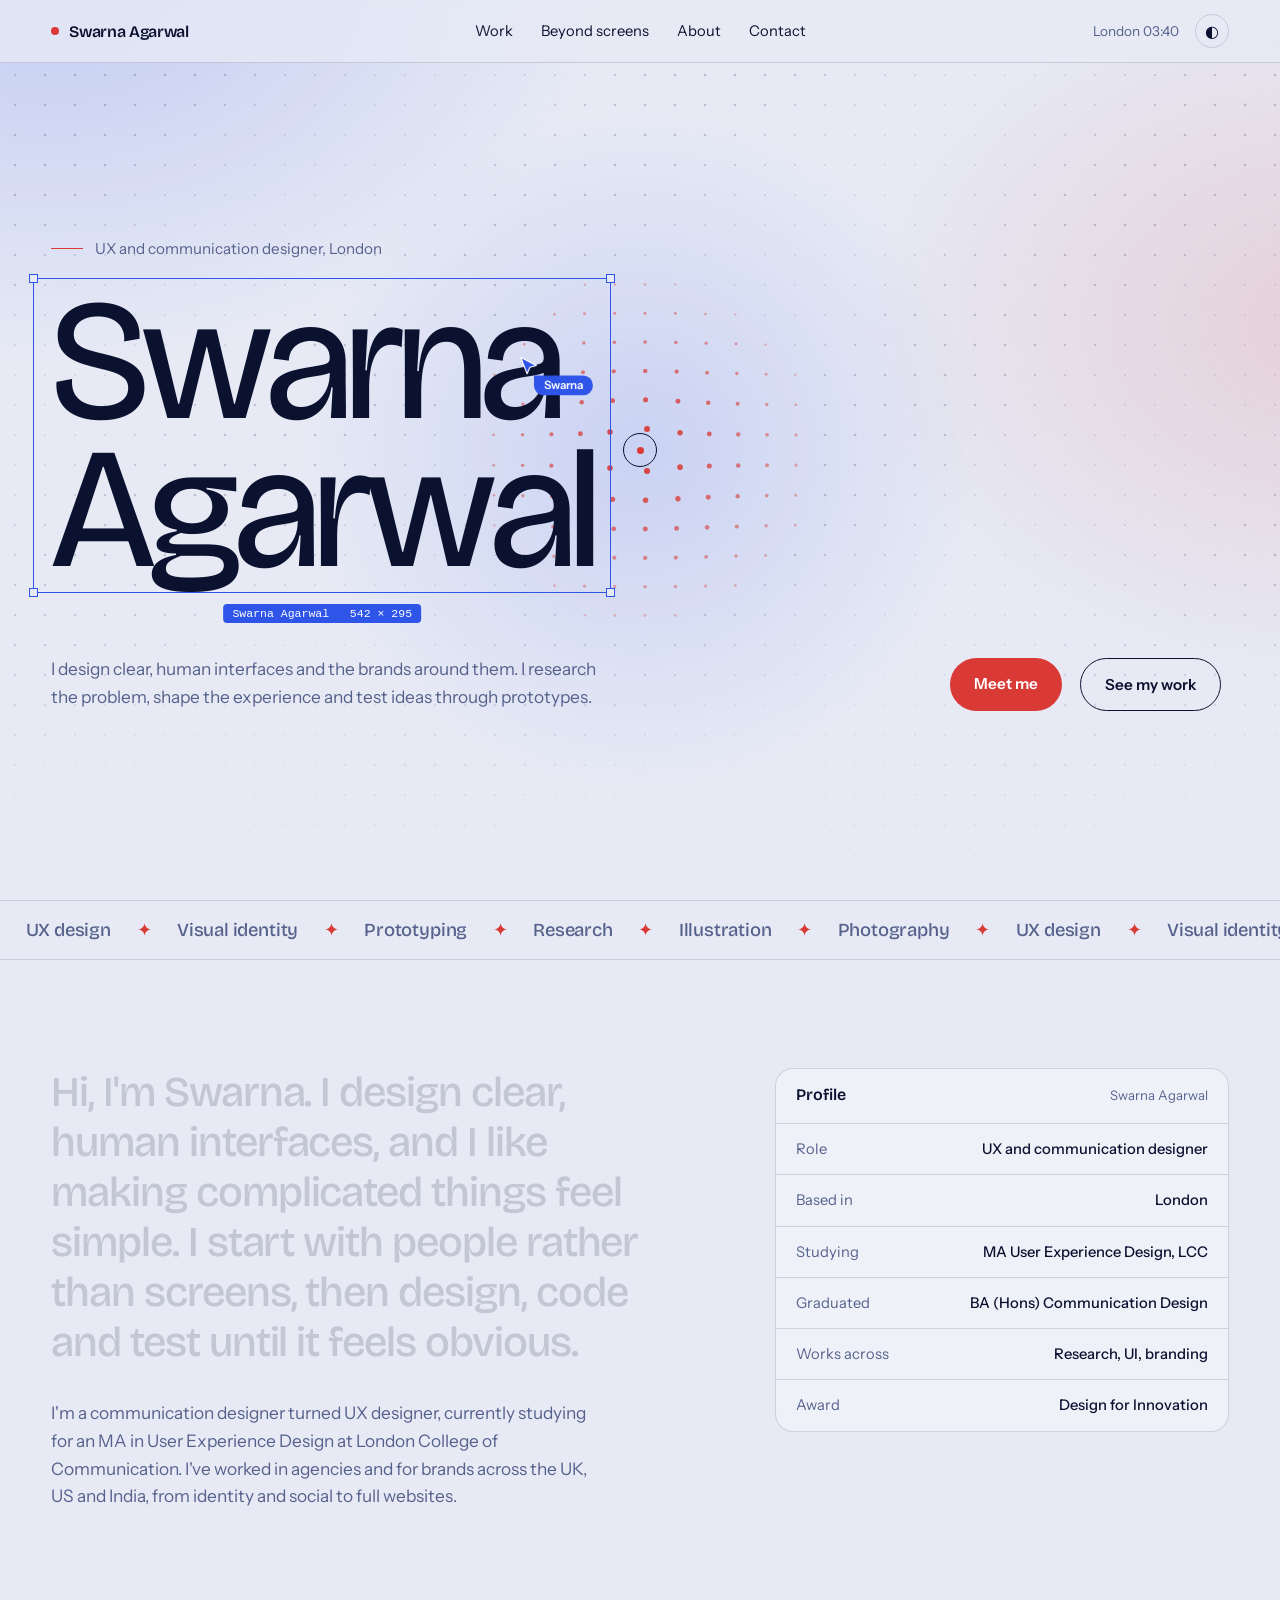
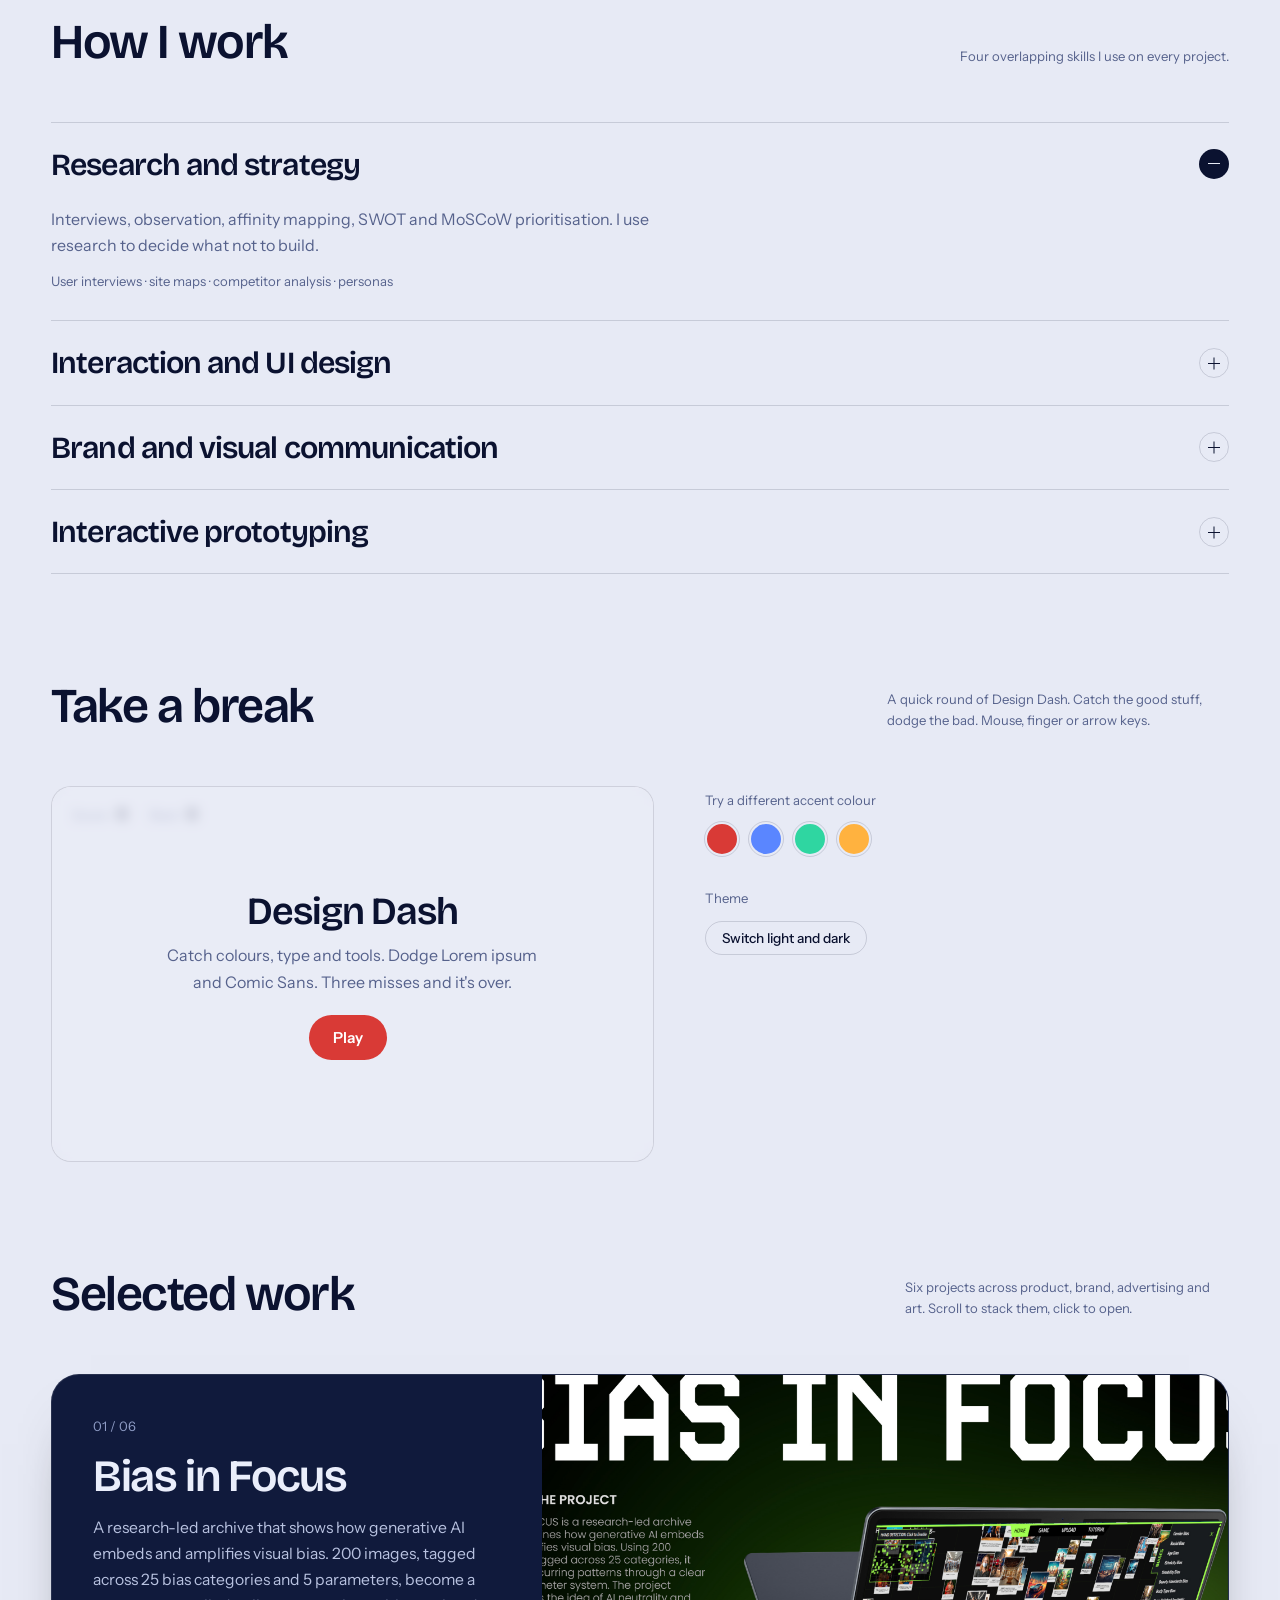
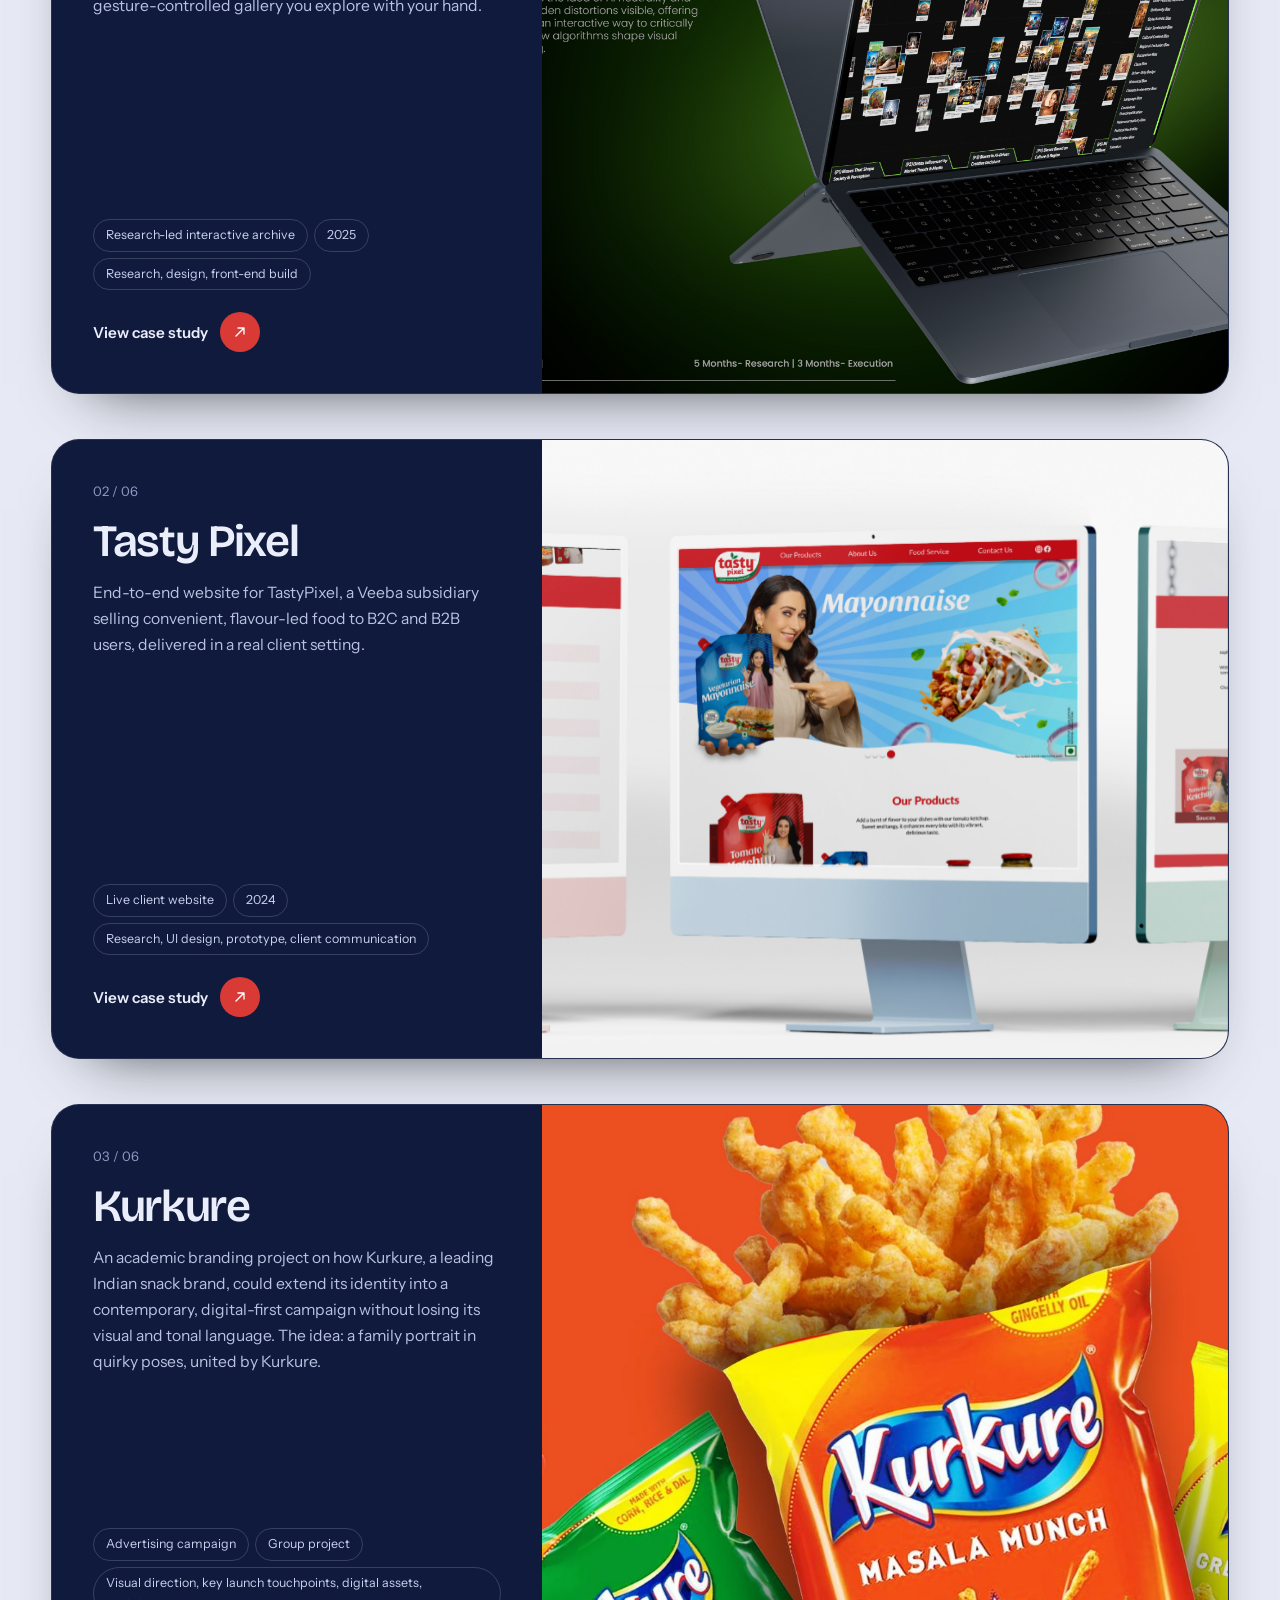
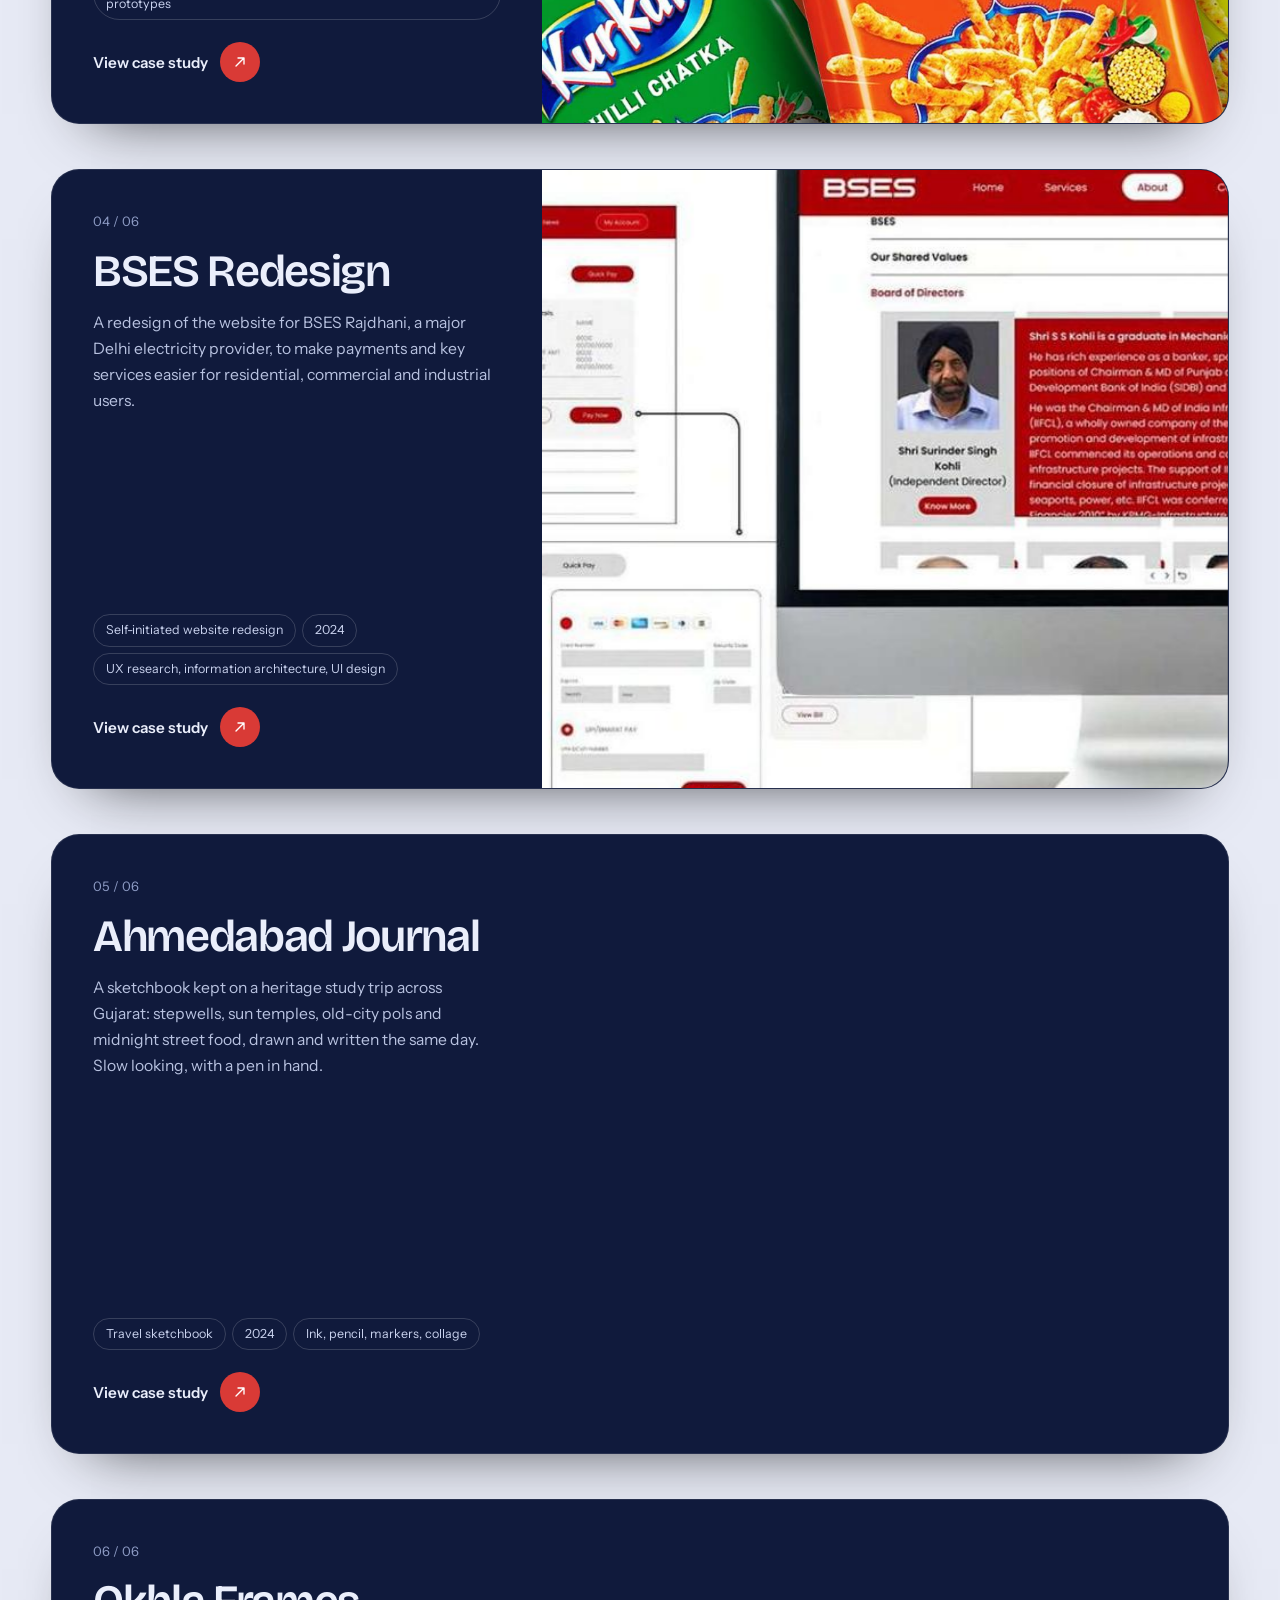
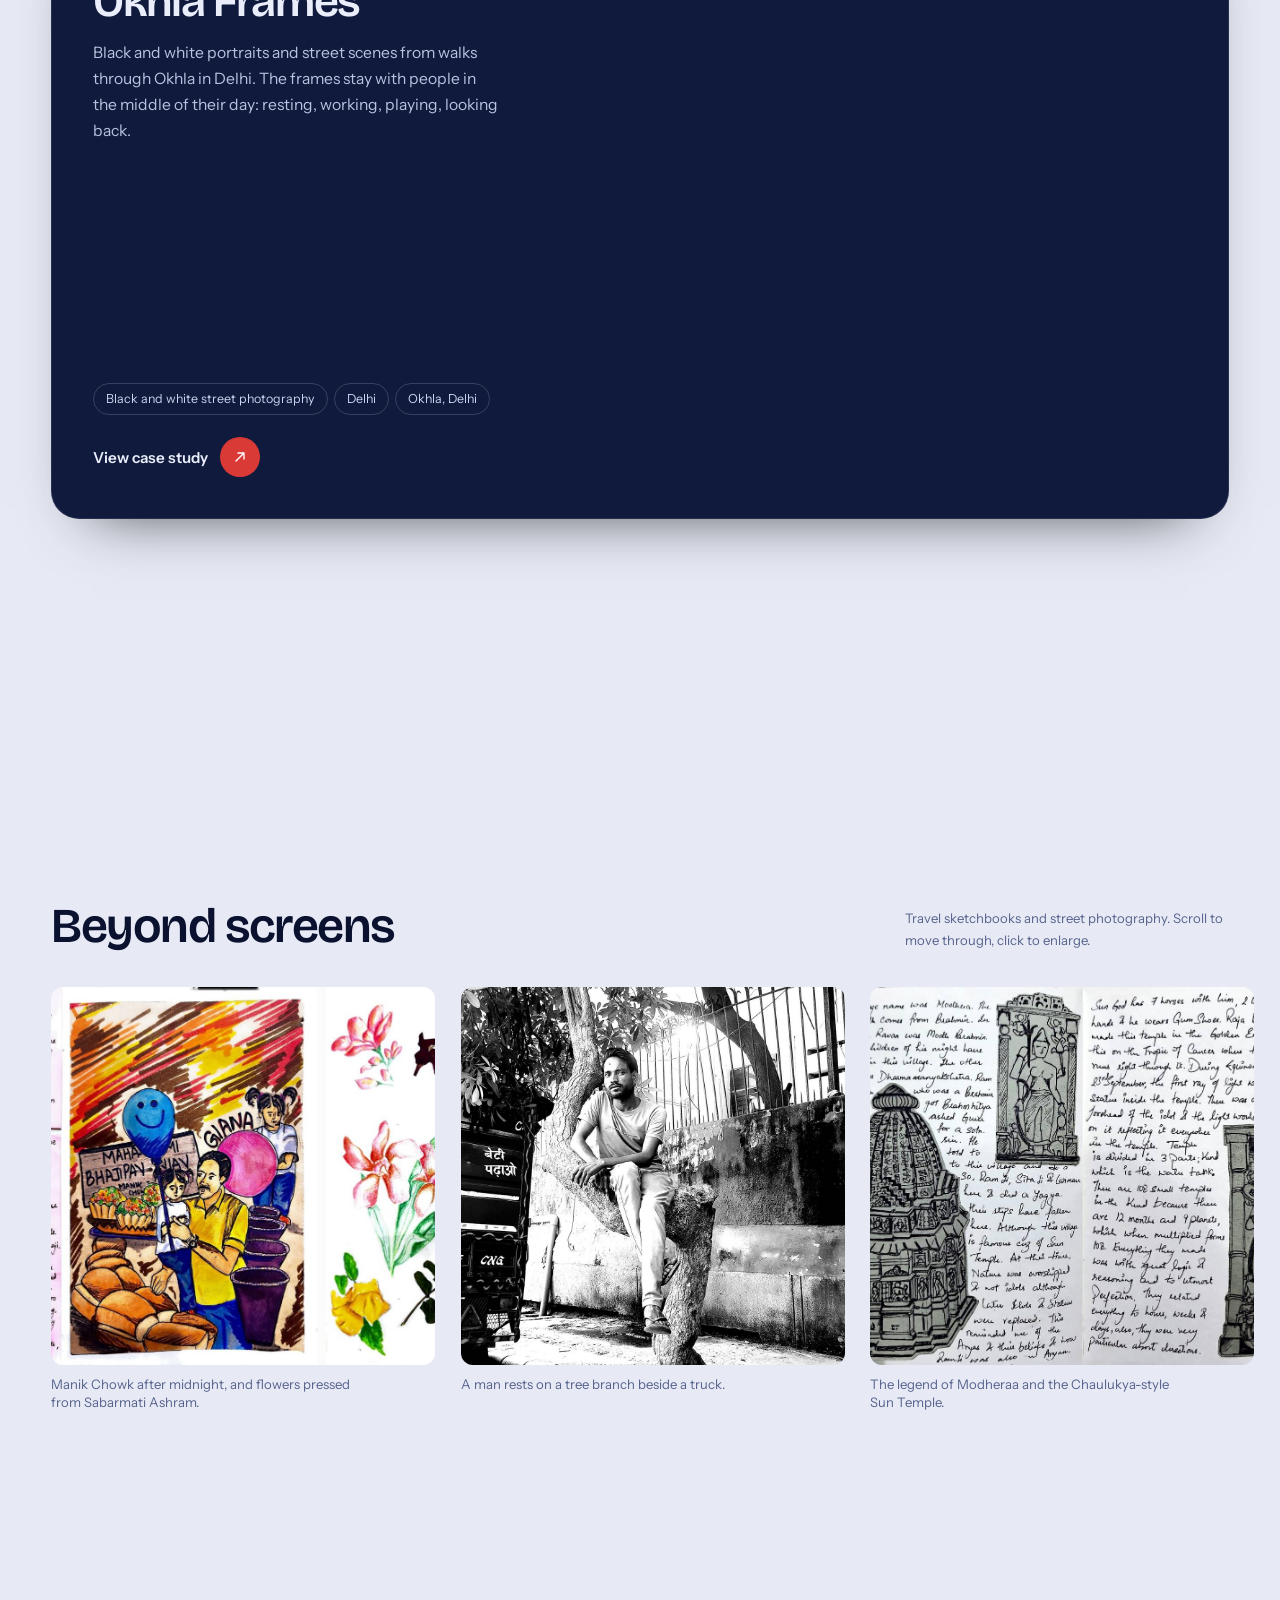
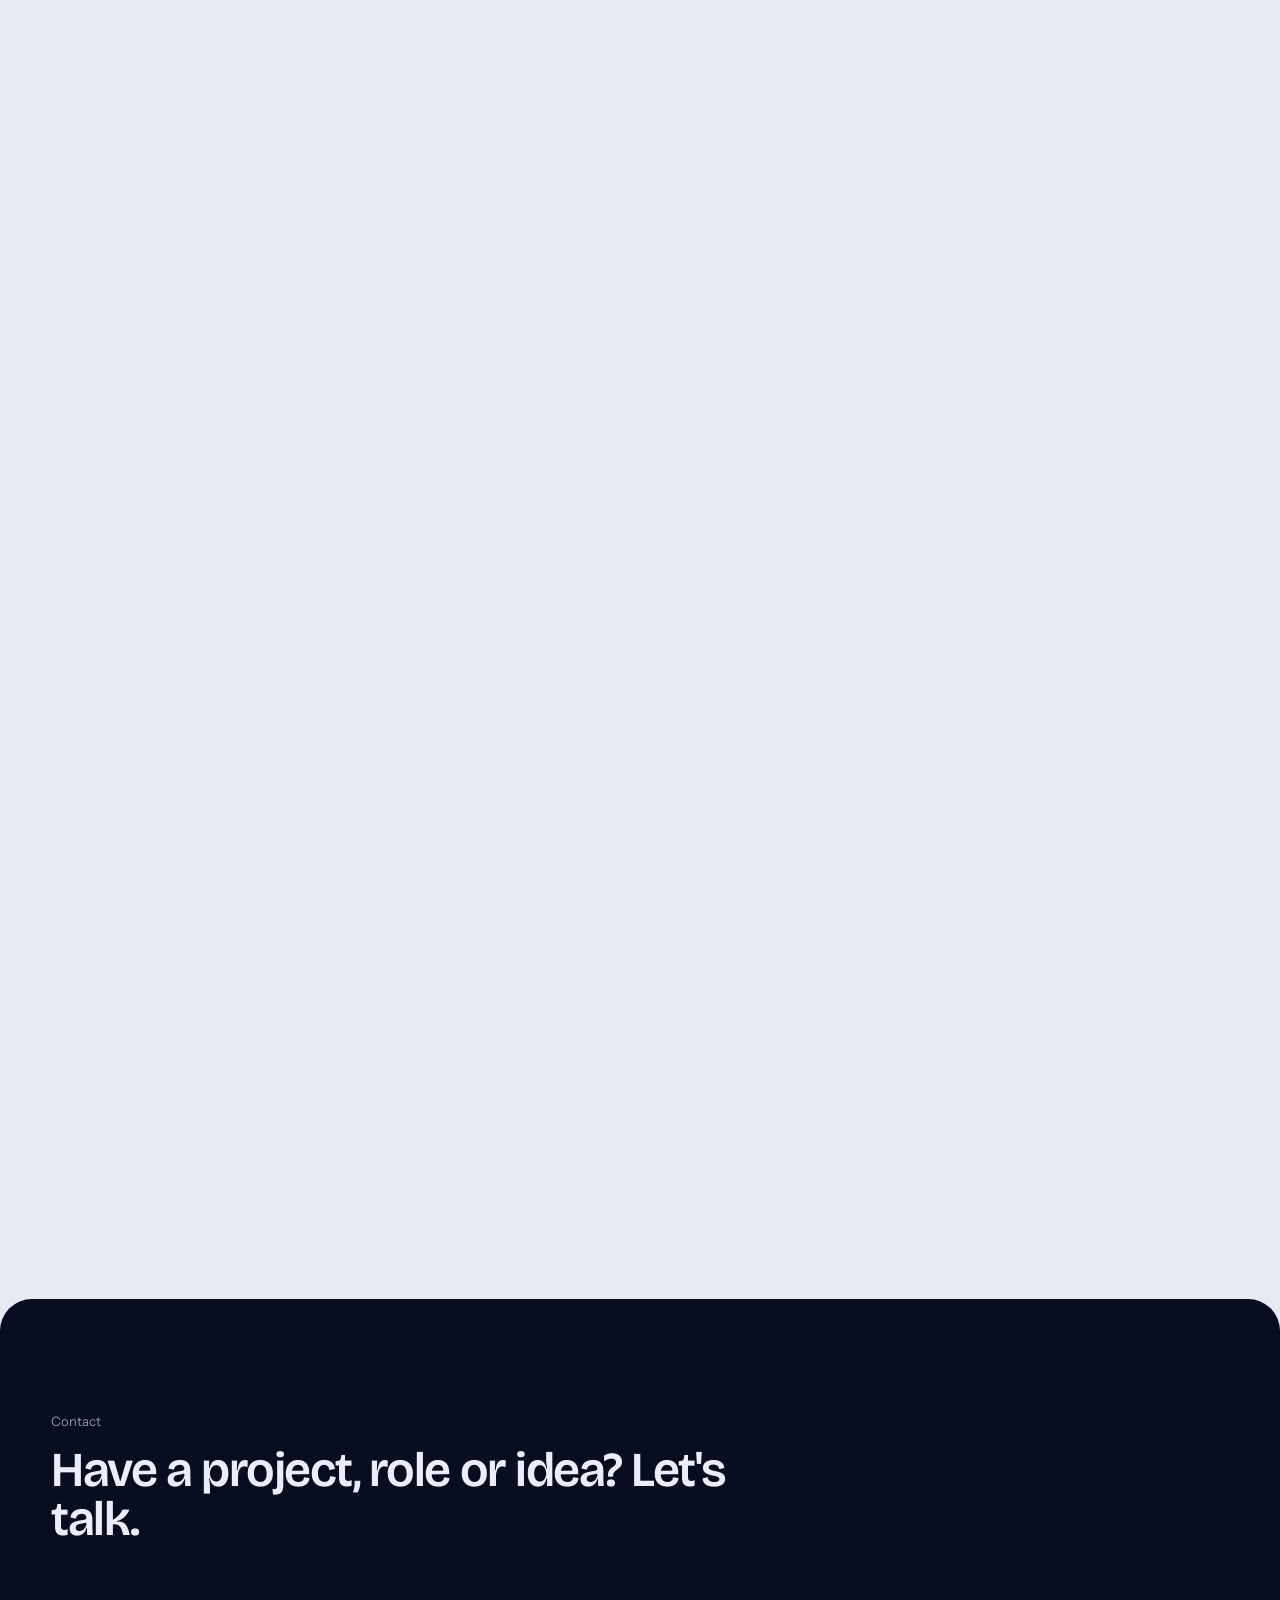
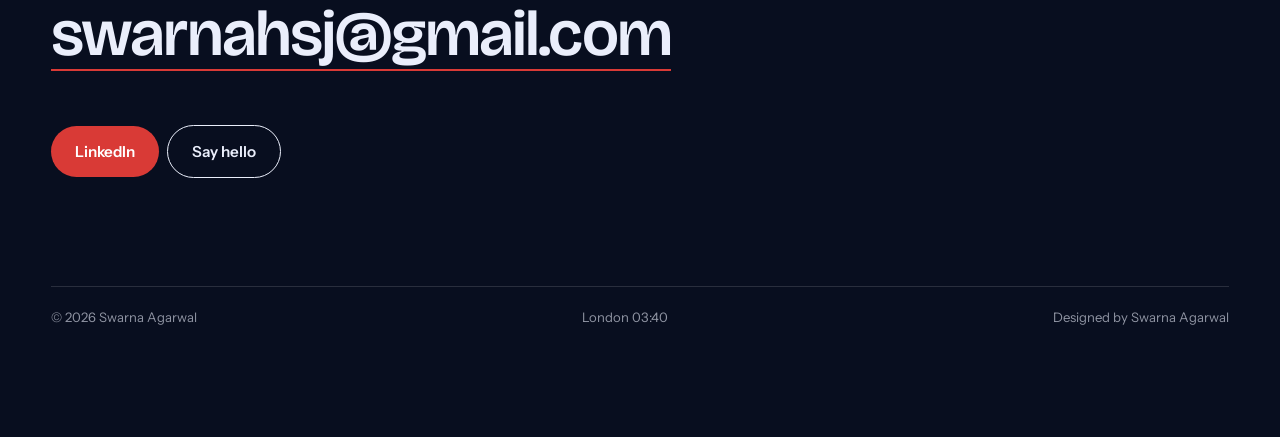
==== commit 35964f0d: "Update print statement from 'Hello' to 'Goodbye'" ====
--- a/index.html
+++ b/index.html
@@ -209,7 +209,7 @@
 
 <script>
 const IMG={
- "k_thumb":"k_thumb.jpg","k_cover":"k_cover.jpg","k_campaign":"k_campaign.jpg","k_research":"k_research.jpg","k_design":"k_design.jpg","k_motion":"k_motion.jpg",
+ "k_thumb":"k_thumb.jpg","k_cover":"k_cover.jpg","k_campaign":"k_campaign.jpg","k_research":"k_research.jpg","k_design":"k_design.jpg","k_motion":"k_motion.mp4",
  "bif_thumb":"bif_thumb.jpg","tp_thumb":"tp_thumb.jpg","bses_thumb":"bses_thumb.jpg","j_thumb":"j_thumb.jpg","ok_thumb":"ok_thumb.jpg","j_cover":"j_cover.jpg","ok_cover":"ok_cover.jpg",
  "bif_cover": "bif_cover.jpg",
  "bif_research": "bif_research.jpg",
@@ -261,7 +261,7 @@
  meta:[['Role','Visual direction, key launch touchpoints, digital assets, prototypes'],['Duration','4 weeks'],['Type','Group project campaign'],['Campaign parts','Research, pre-launch, launch, sustenance']],
  h:'Approach',steps:[['Research','SWOT, competitor mapping and a study of core values, tone of voice and USP kept the campaign true to the brand.'],['Idea','"Atpati Parampara, Chatpata Swaad": a family portrait in quirky poses, with Kurkure as the thing that unites everyone, and as a family heirloom.'],['Design','Sketched three layouts, photographed individual poses, then edited the best shots into one key visual in a gilded frame.'],['Launch and sustain','A podcast series before launch, the key visual and GIFs at launch, and a Snapchat filter built in Snap AR Lens Studio to keep people playing.']],
  out:['A full campaign across pre-launch, launch and sustenance','Key visual, podcast artwork, GIFs and an interactive Snapchat filter','Led the visual direction for the group'],links:[],
- gal:[['k_campaign','Campaign touchpoints: a countdown launch film, the Chatpata Podcast series on social, and the key visual as a metro billboard.','f'],['k_research','Research: SWOT, brand values and tone of voice, competitor mapping and the campaign flow.','f'],['k_design','Design: key visual sketches, photography and the final framed family portrait.','f'],['k_motion','Motion assets: launch GIF concepts and the Snapchat filter.','f']]},
+ gal:[['k_campaign','Campaign touchpoints: a countdown launch film, the Chatpata Podcast series on social, and the key visual as a metro billboard.','f'],['k_research','Research: SWOT, brand values and tone of voice, competitor mapping and the campaign flow.','f'],['k_design','Design: key visual sketches, photography and the final framed family portrait.','f'],['k_motion','Motion assets: Launched GIF concepts and the Snapchat filters.','f']]},
 {slug:'bses-redesign',tag:'ux',title:'BSES Redesign',year:'2024',type:'Self-initiated website redesign',thumb:IMG.bses_thumb,cover:IMG.bses_cover,lay:'gr',
  intro:'A redesign of the website for BSES Rajdhani, a major Delhi electricity provider, to make payments and key services easier for residential, commercial and industrial users.',
  meta:[['Role','UX research, information architecture, UI design'],['Duration','1 month (15 days research, 12 design)'],['Tools','Figma, Illustrator, Photoshop, Miro'],['Type','Self-initiated project']],
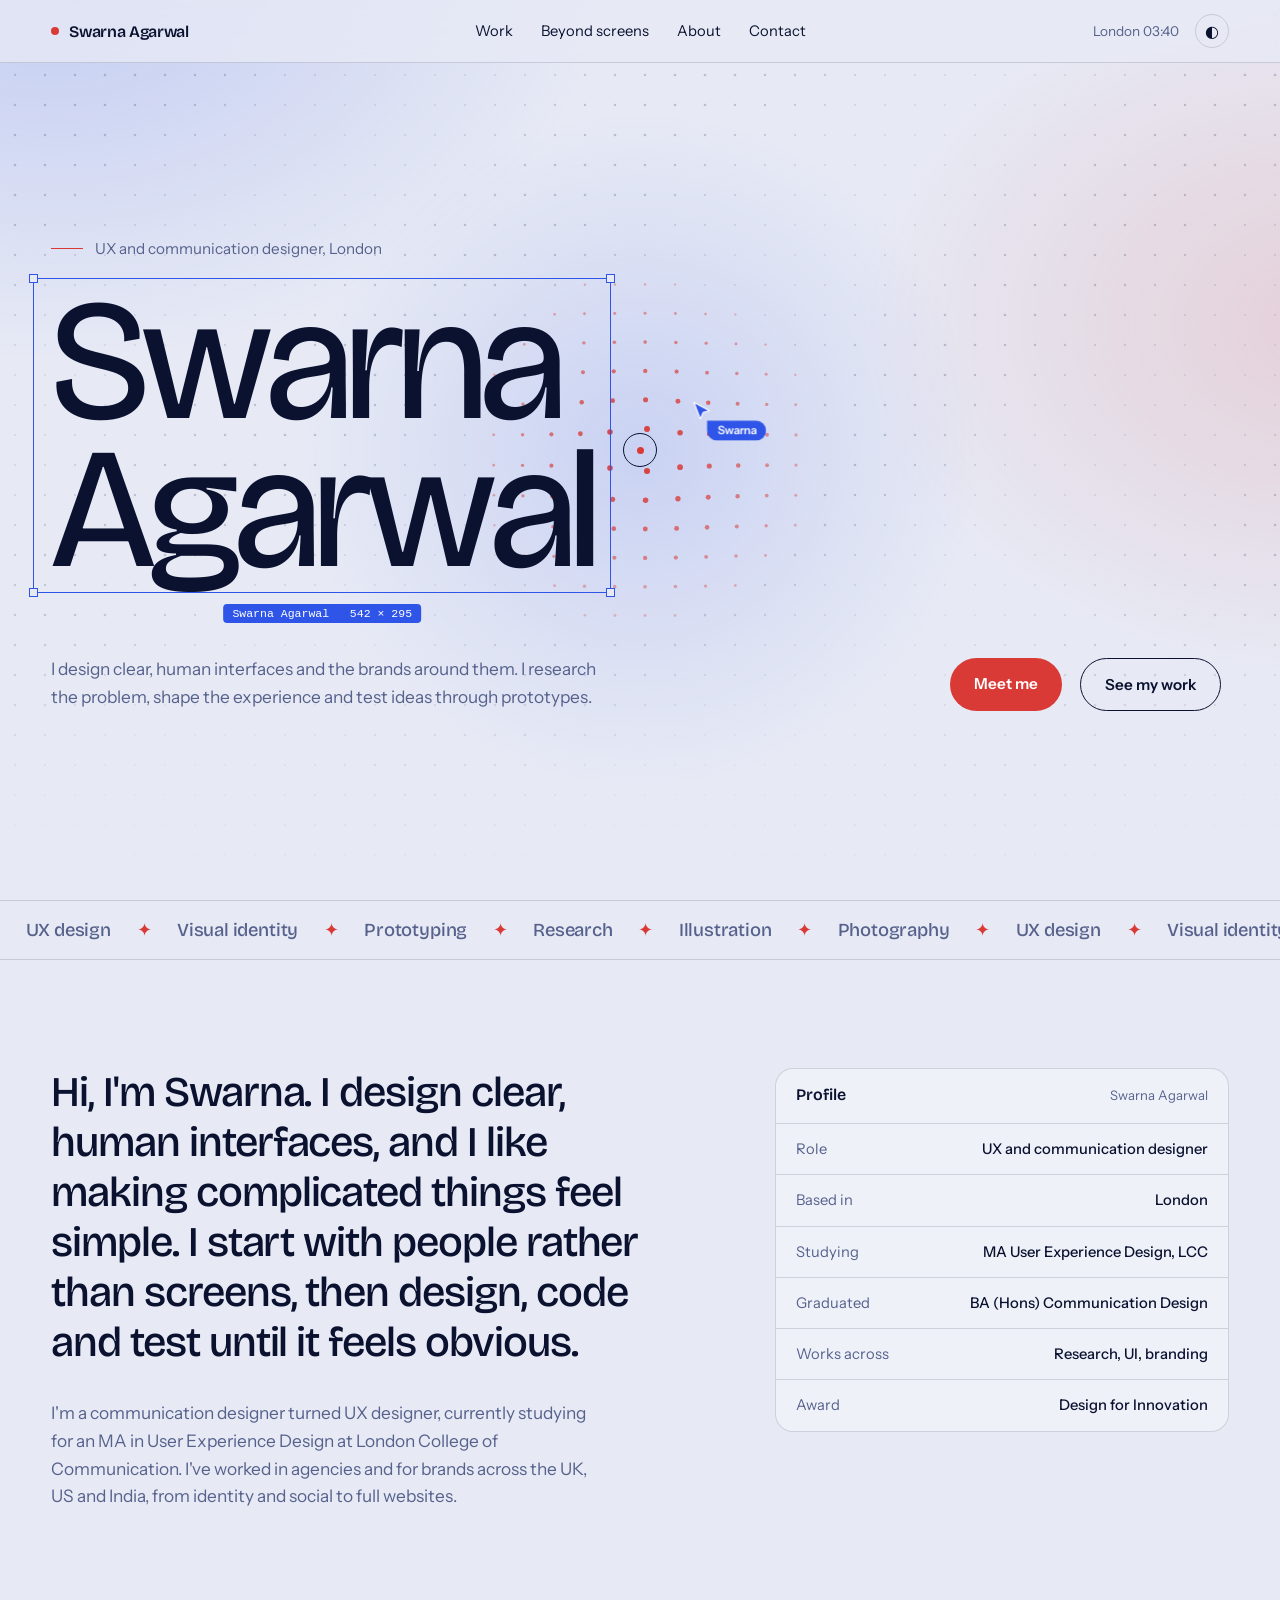
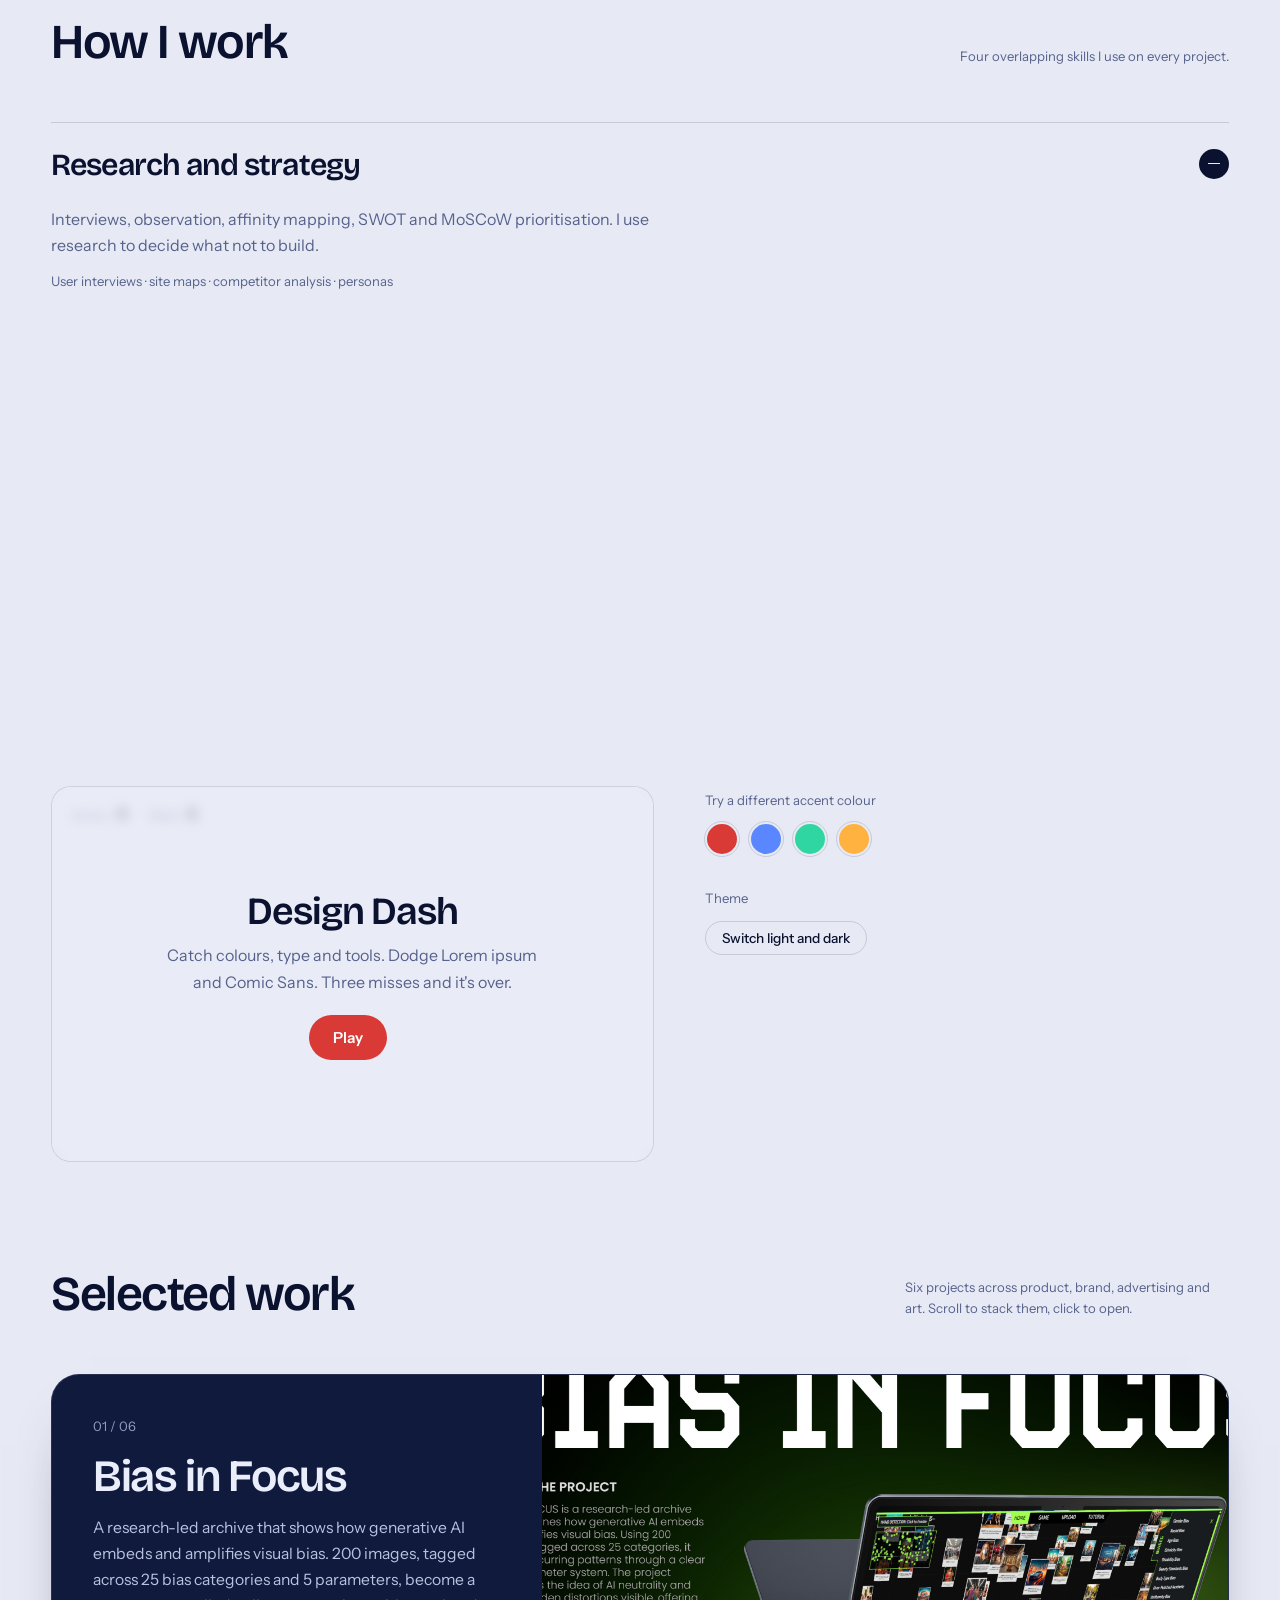
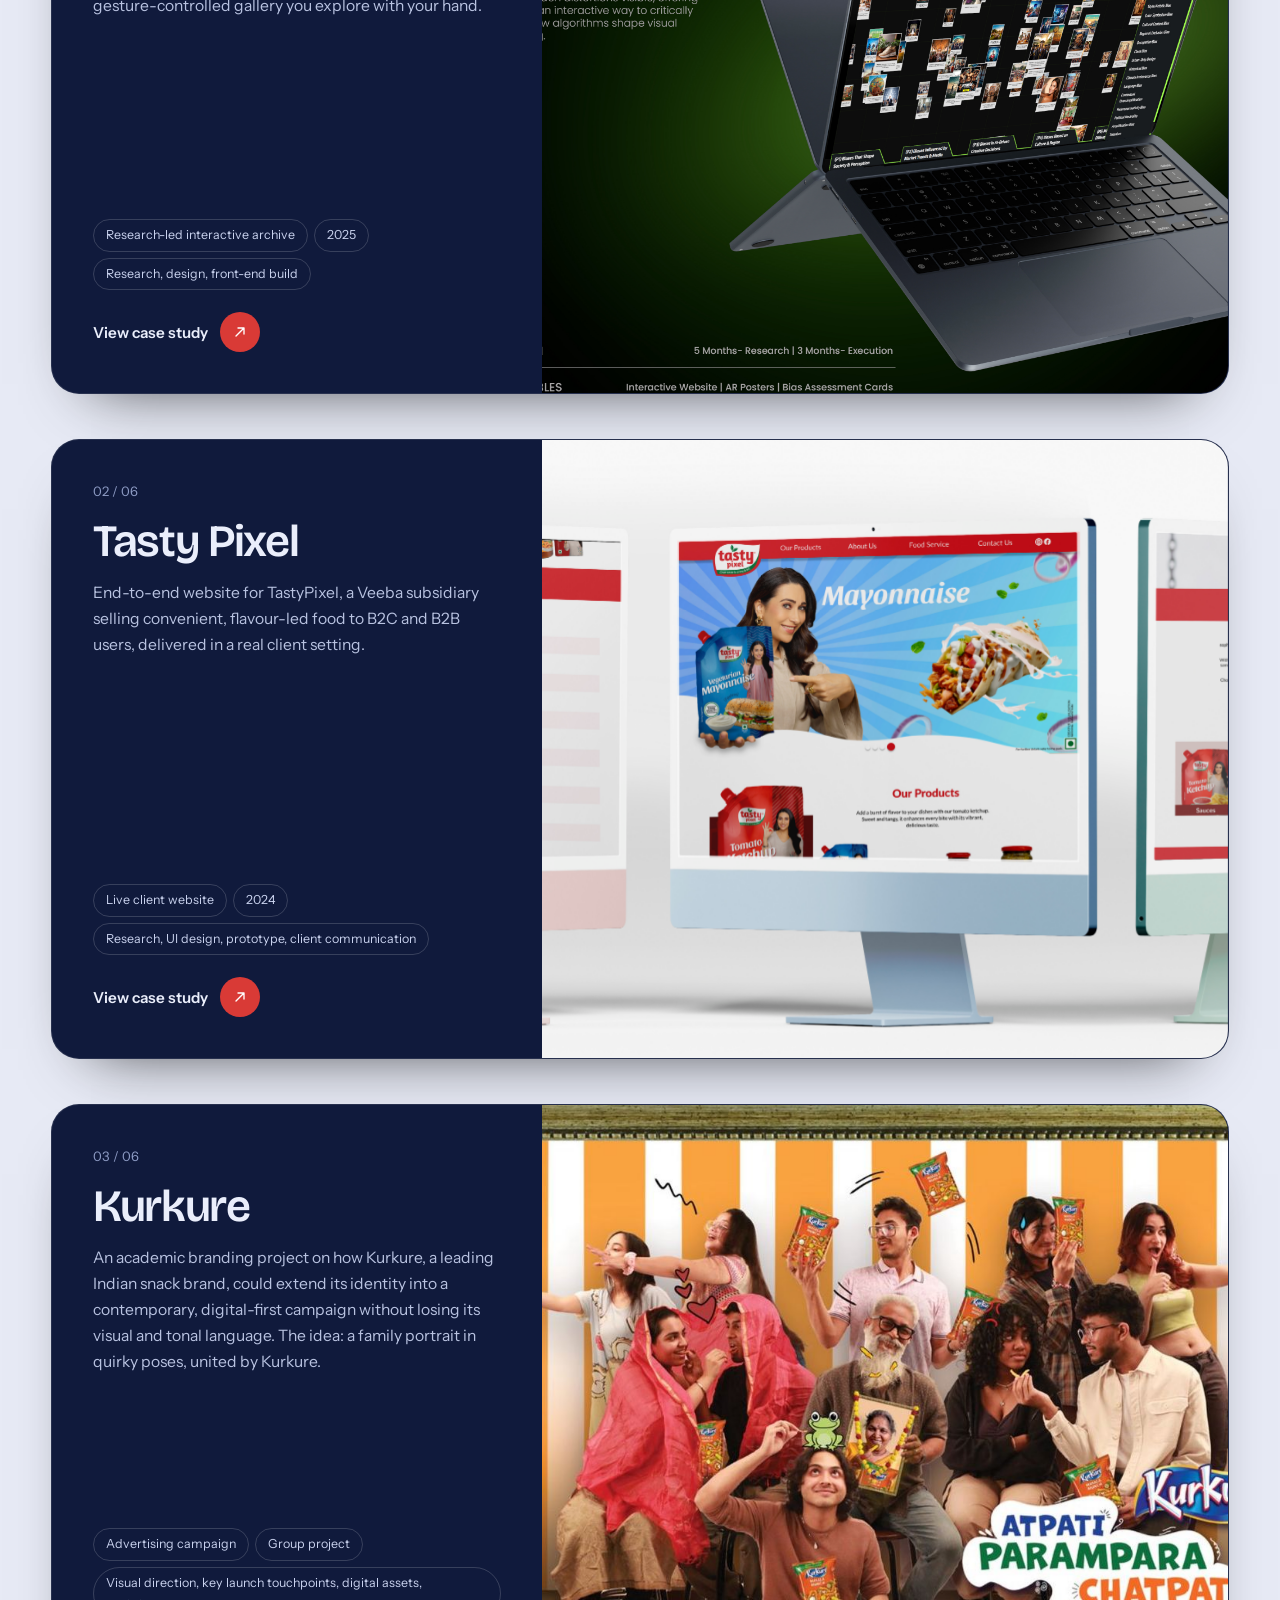
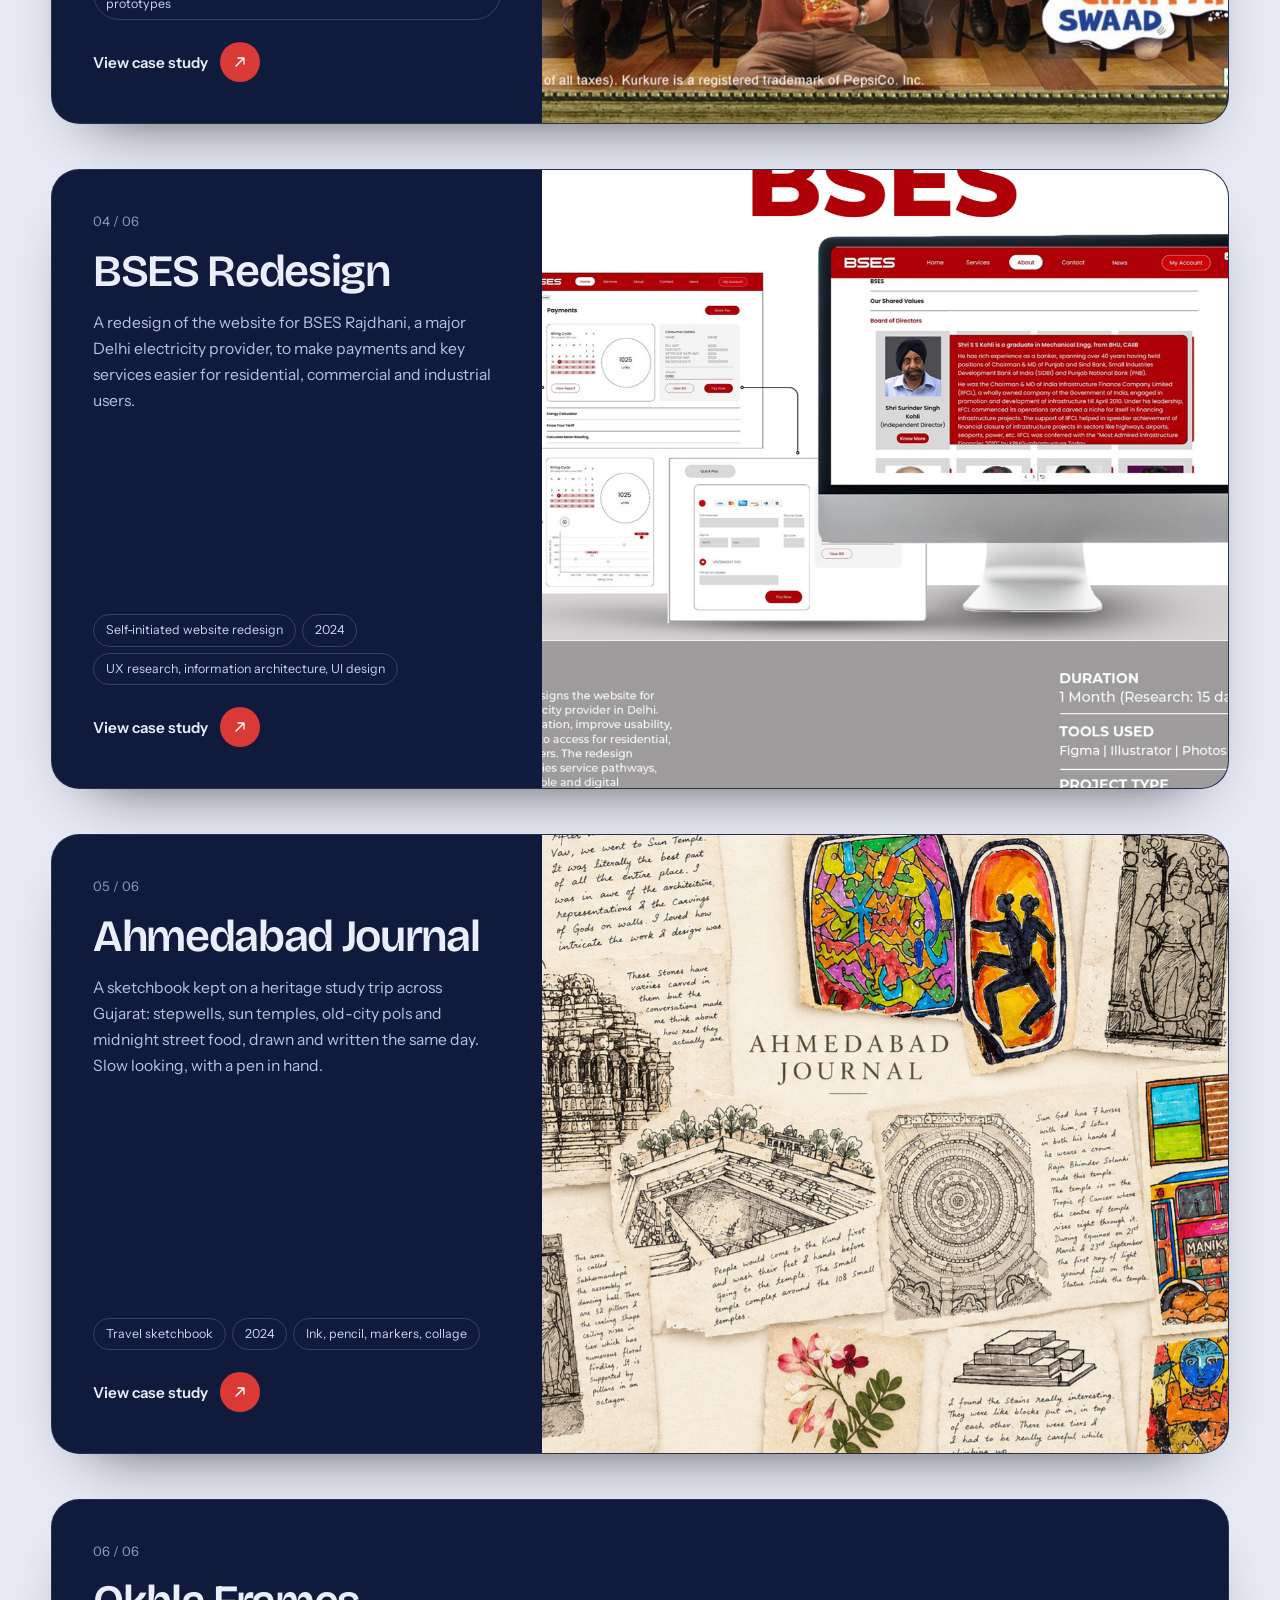
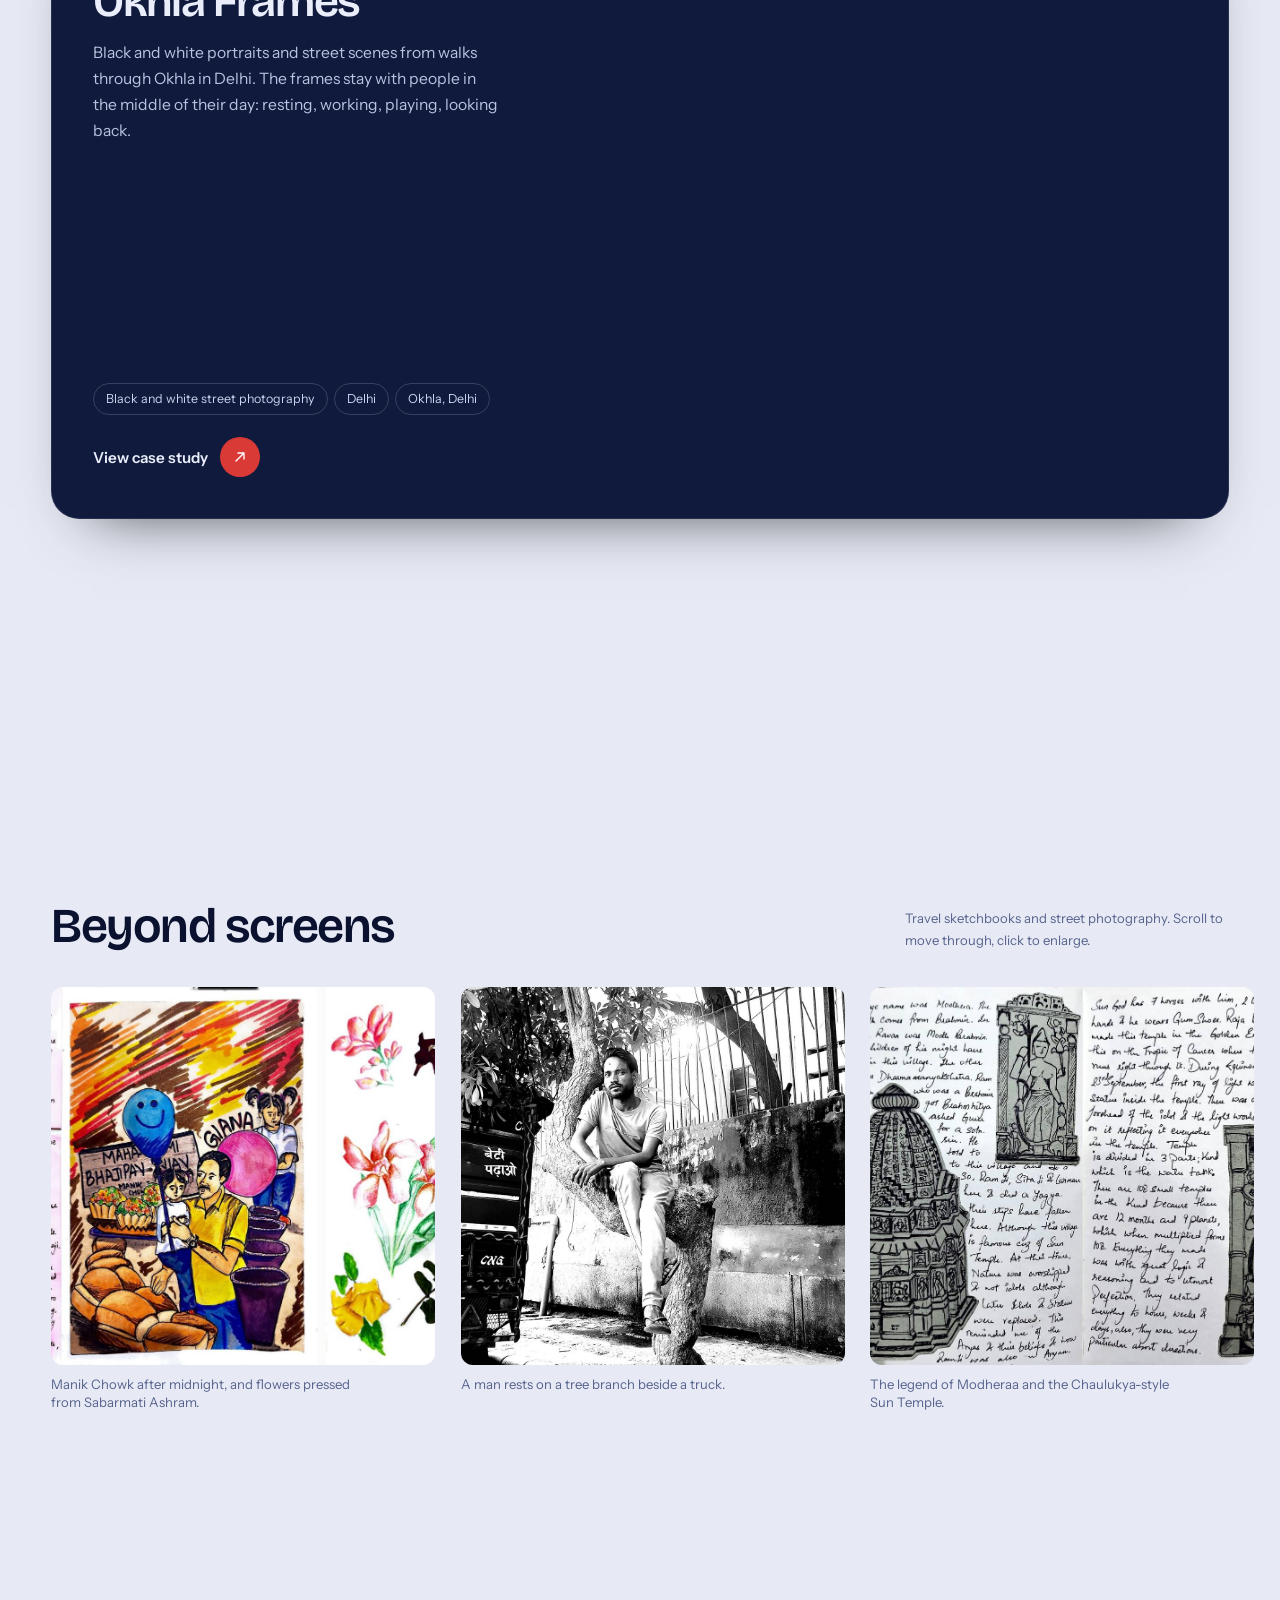
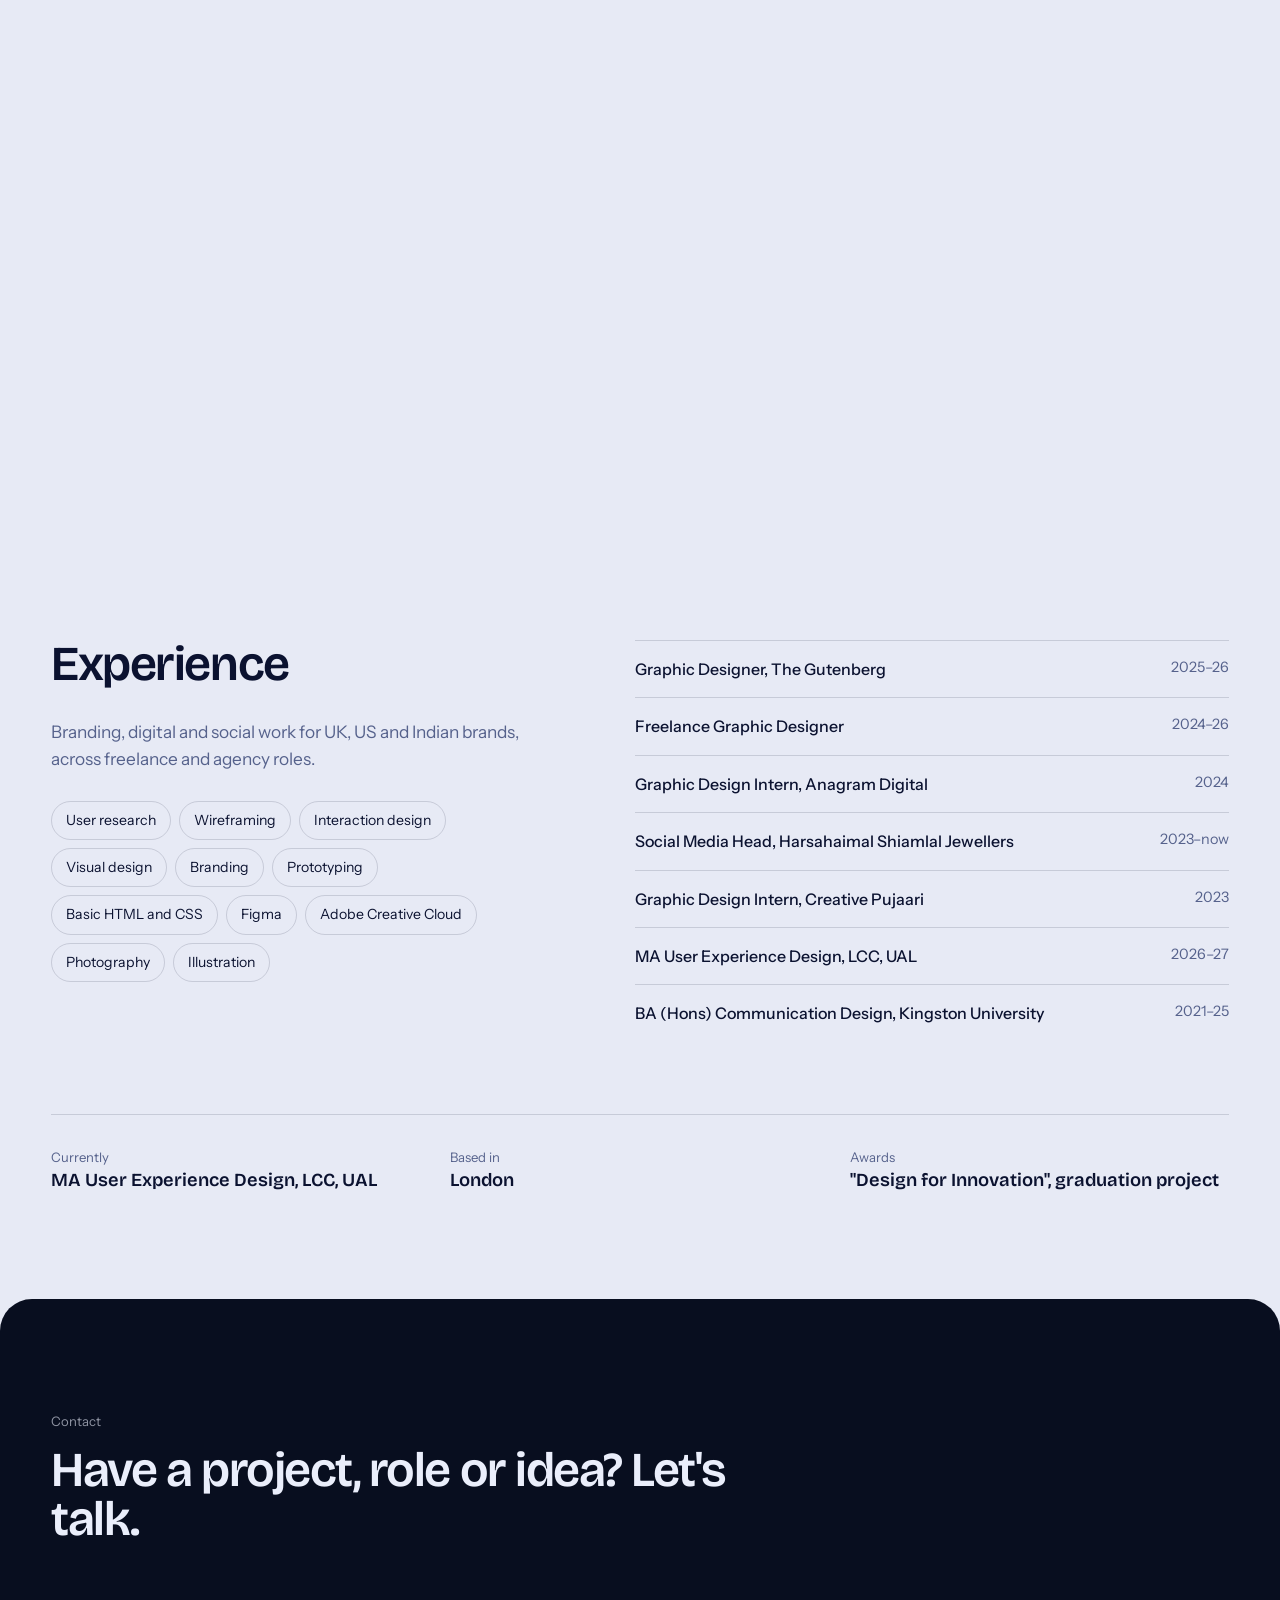
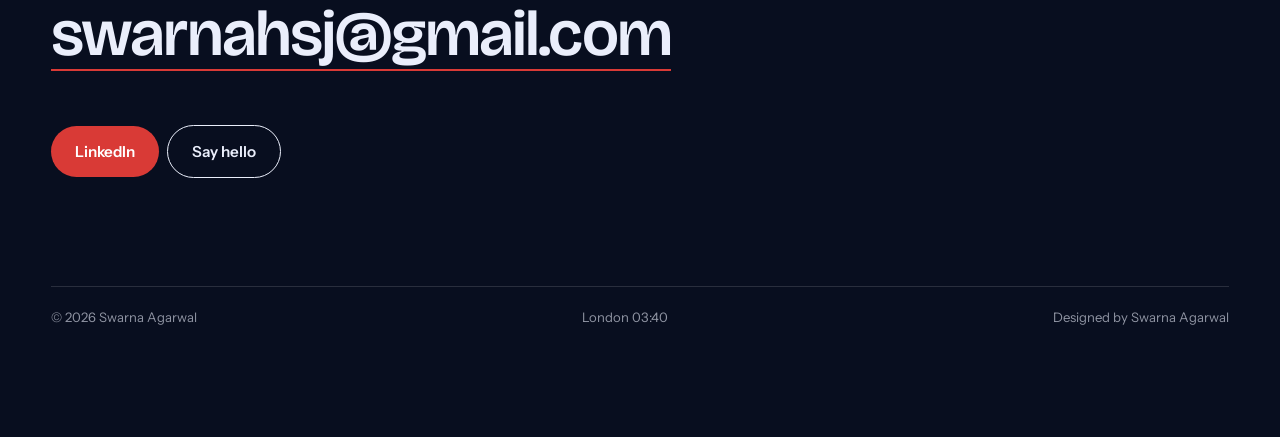
==== commit 2e28c914: "updated linkedin link" ====
--- a/index.html
+++ b/index.html
@@ -201,7 +201,7 @@
 <div class="fx3 rv"><div><small>Currently</small><b>MA User Experience Design, LCC, UAL</b></div><div><small>Based in</small><b>London</b></div><div><small>Awards</small><b>"Design for Innovation", graduation project</b></div></div></section>
 
 <footer id="contact"><small>Contact</small><h2 style="margin-top:12px">Have a project, role or idea? Let's talk.</h2>
-<a class="big" href="mailto:swarnahsj@gmail.com">swarnahsj@gmail.com</a><div><a class="btn" href="https://www.linkedin.com/in/swarna-agarwal-b2766a216" target="_blank" rel="noopener">LinkedIn</a><a class="btn o" href="mailto:swarnahsj@gmail.com?subject=Hello%20Swarna">Say hello</a></div>
+<a class="big" href="mailto:swarnahsj@gmail.com">swarnahsj@gmail.com</a><div><a class="btn" href="www.linkedin.com/in/swarna-agrawal-b2766a216" target="_blank" rel="noopener">LinkedIn</a><a class="btn o" href="mailto:swarnahsj@gmail.com?subject=Hello%20Swarna">Say hello</a></div>
 <div class="ft"><small>© 2026 Swarna Agarwal</small><small id="clk2"></small><small>Designed by Swarna Agarwal</small></div></footer>
 
 <article id="case" aria-label="Case study"></article>
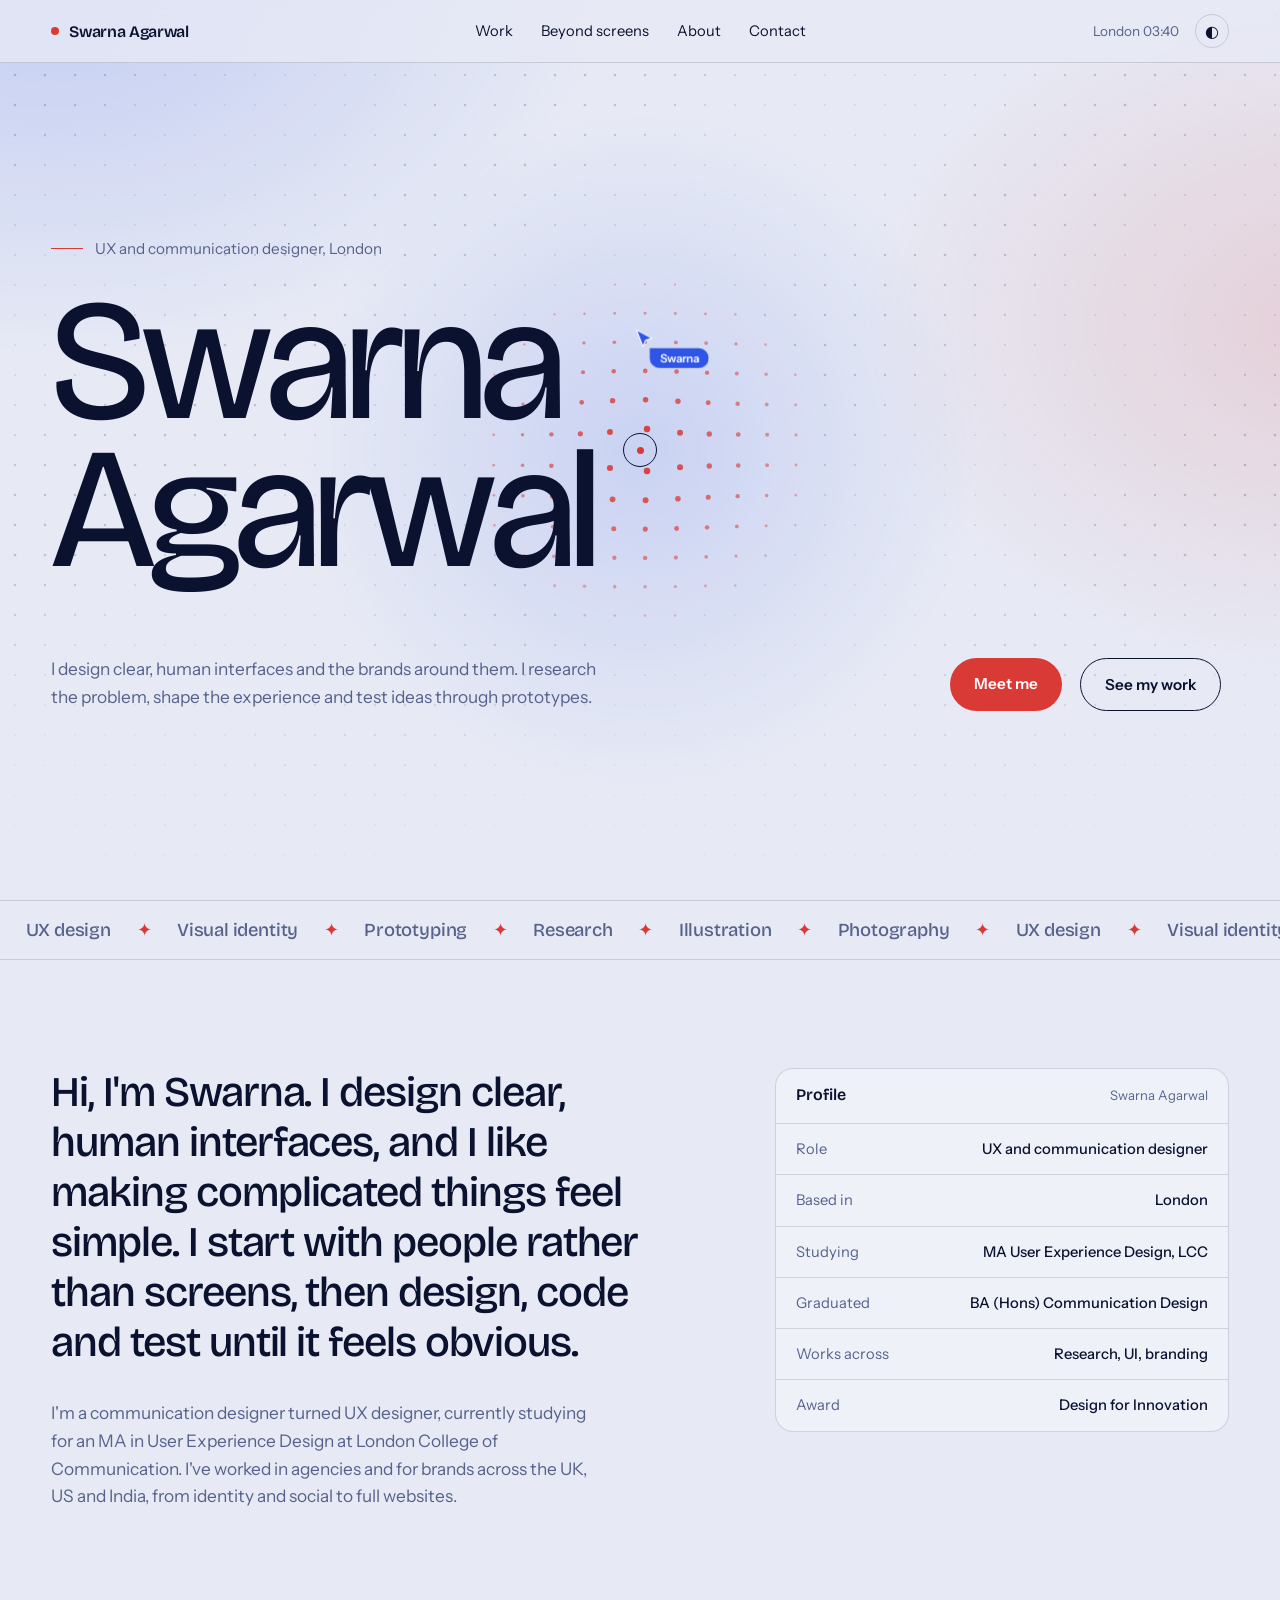
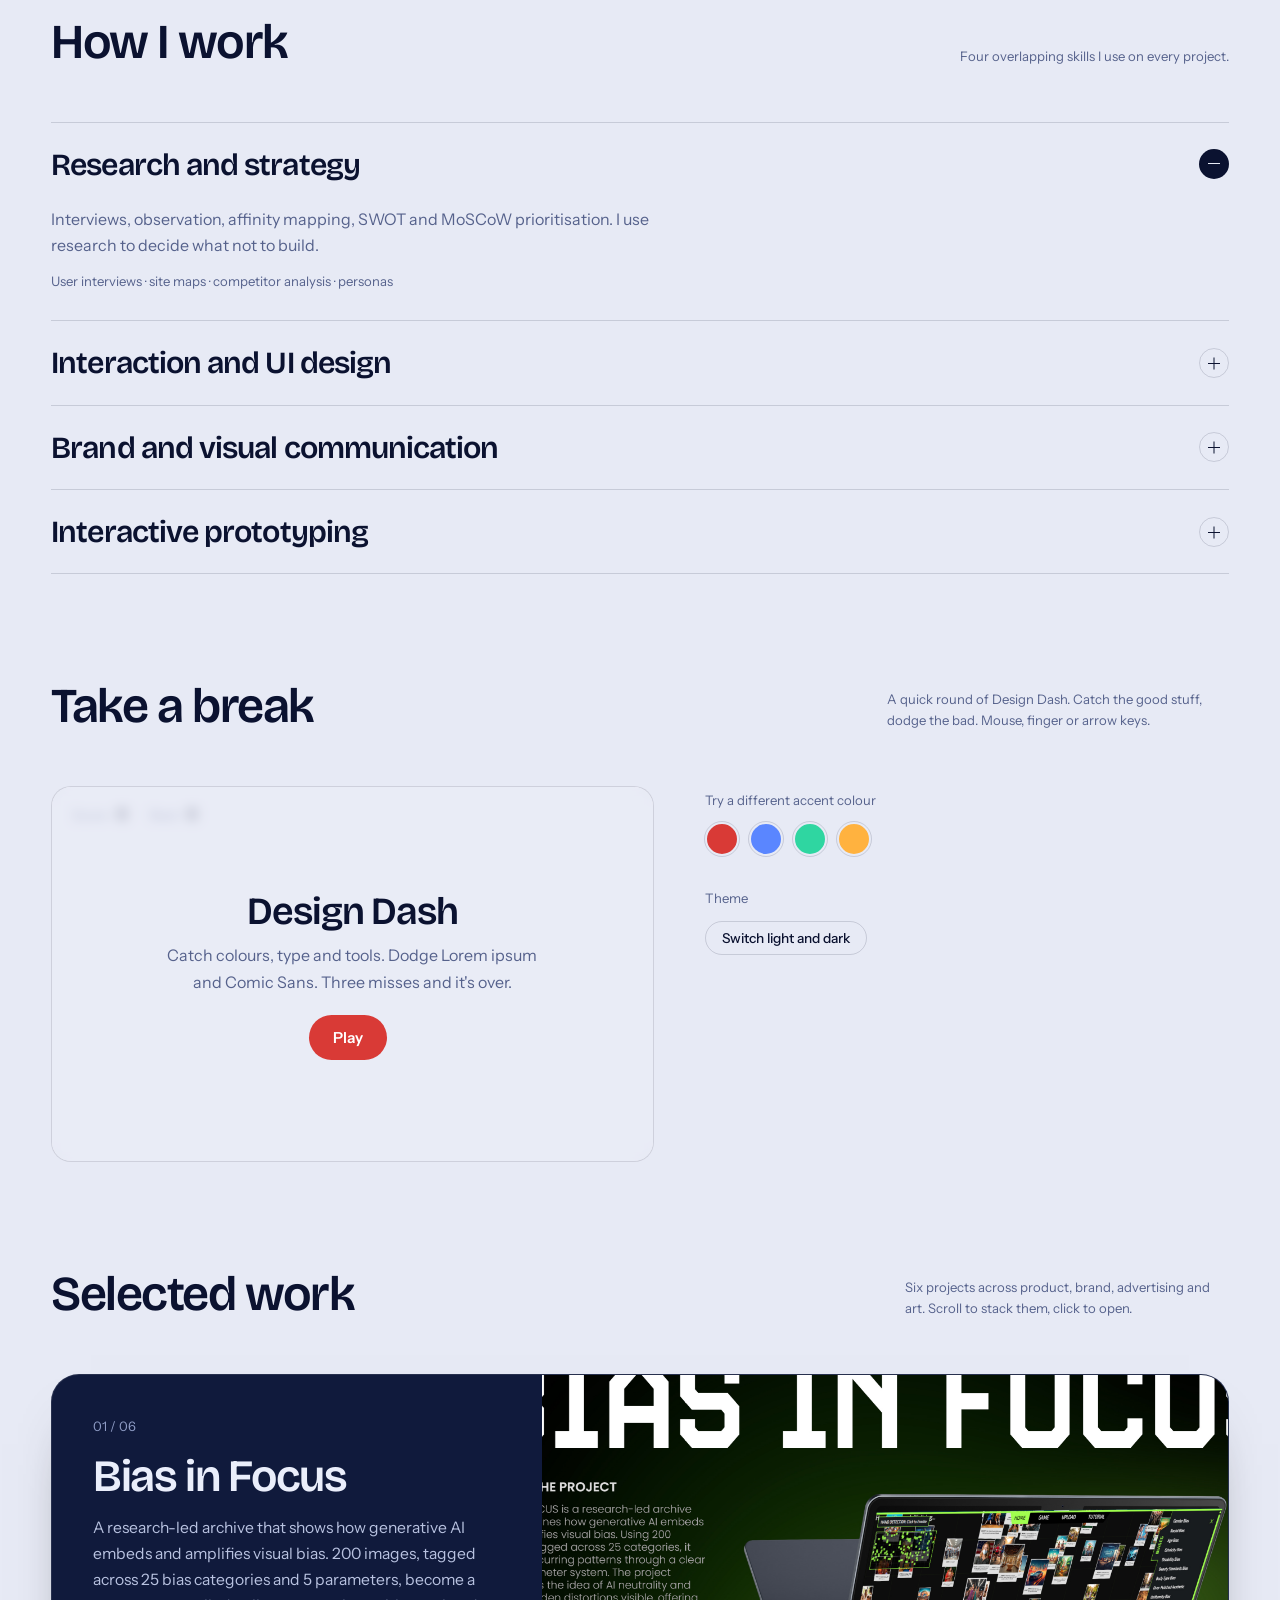
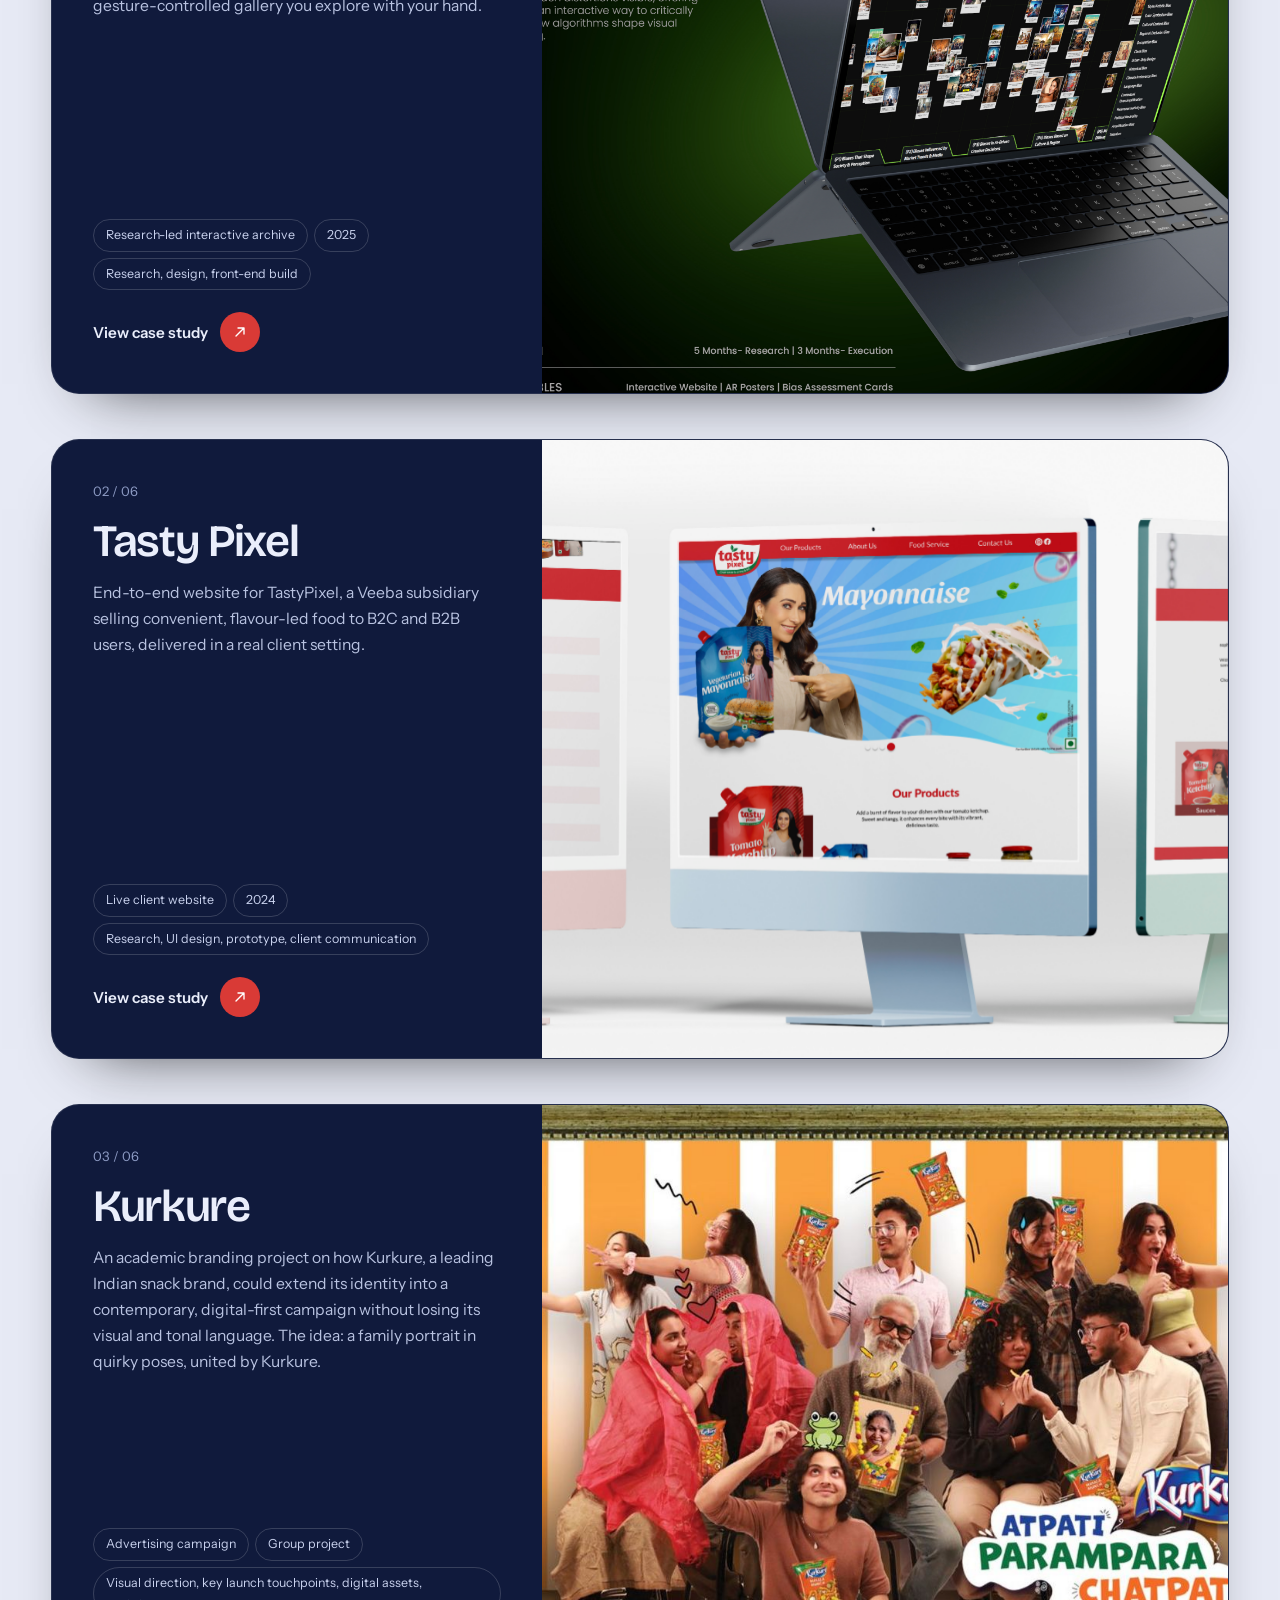
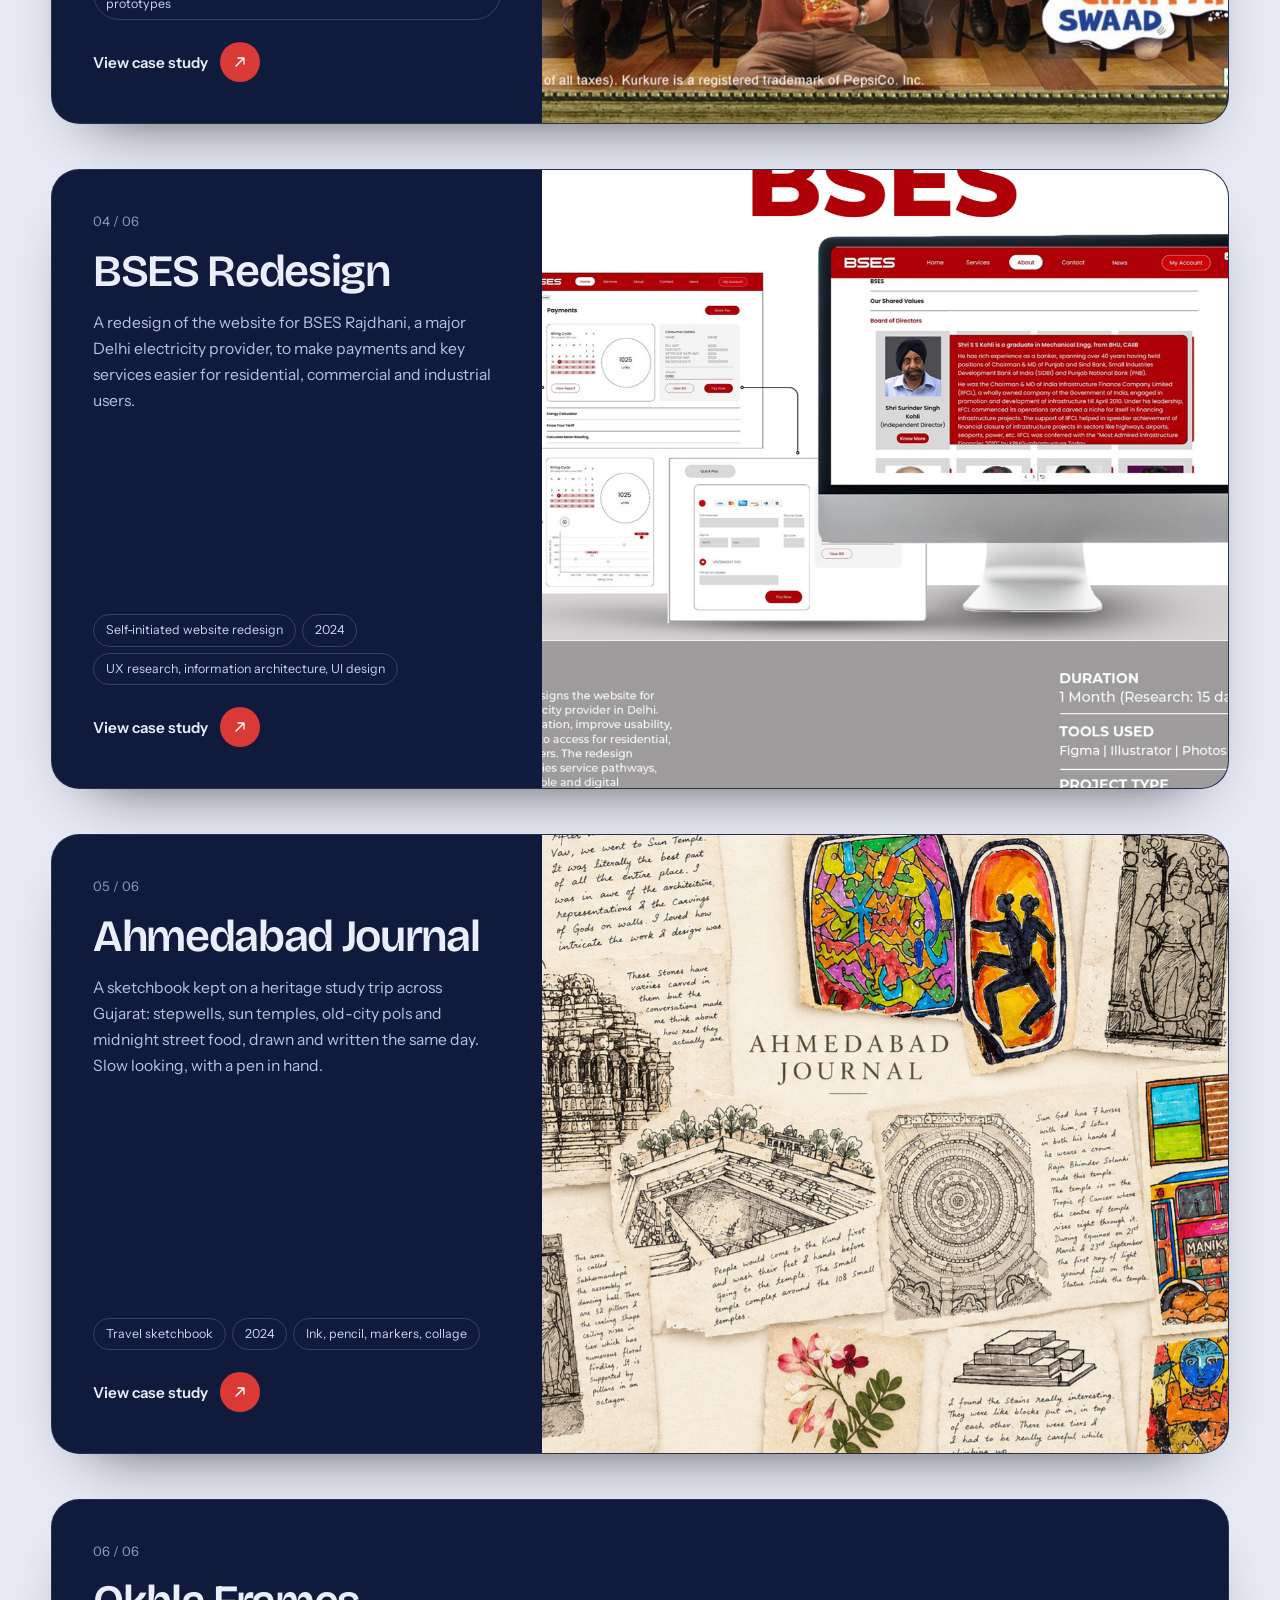
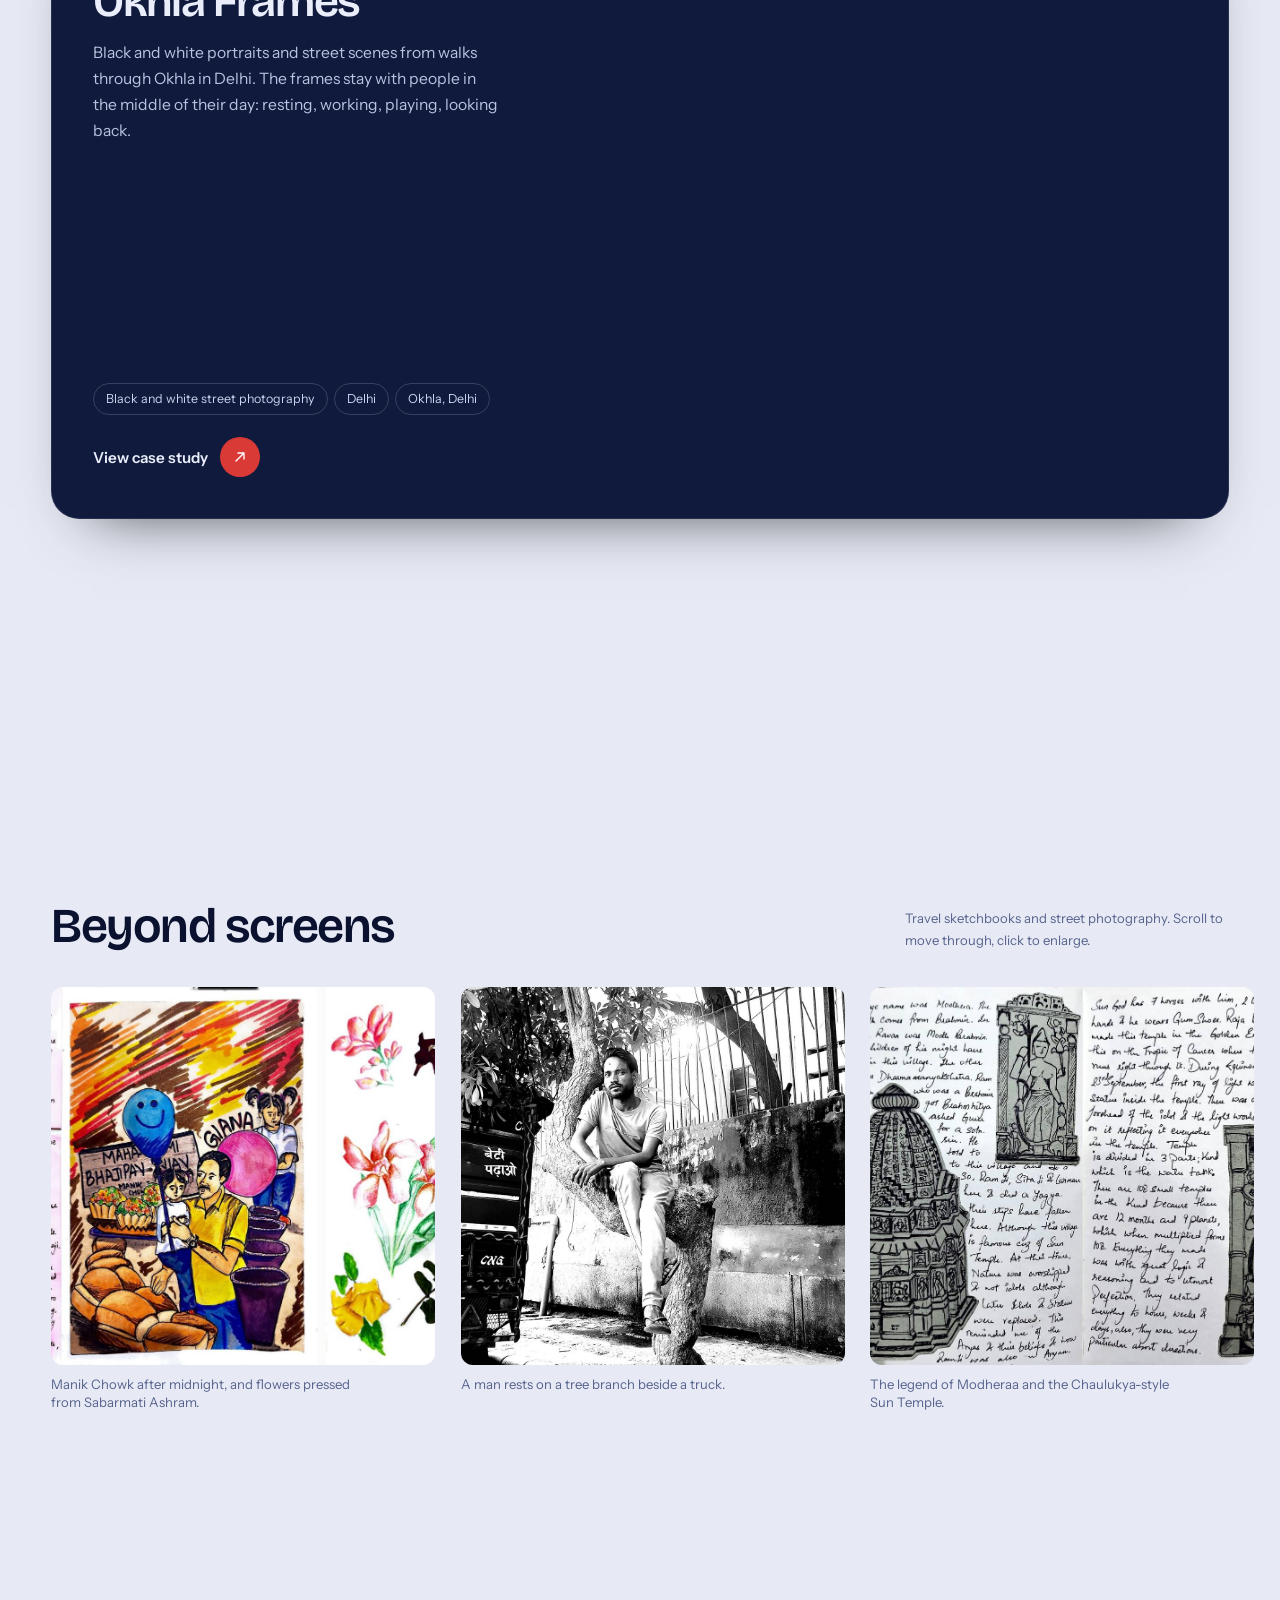
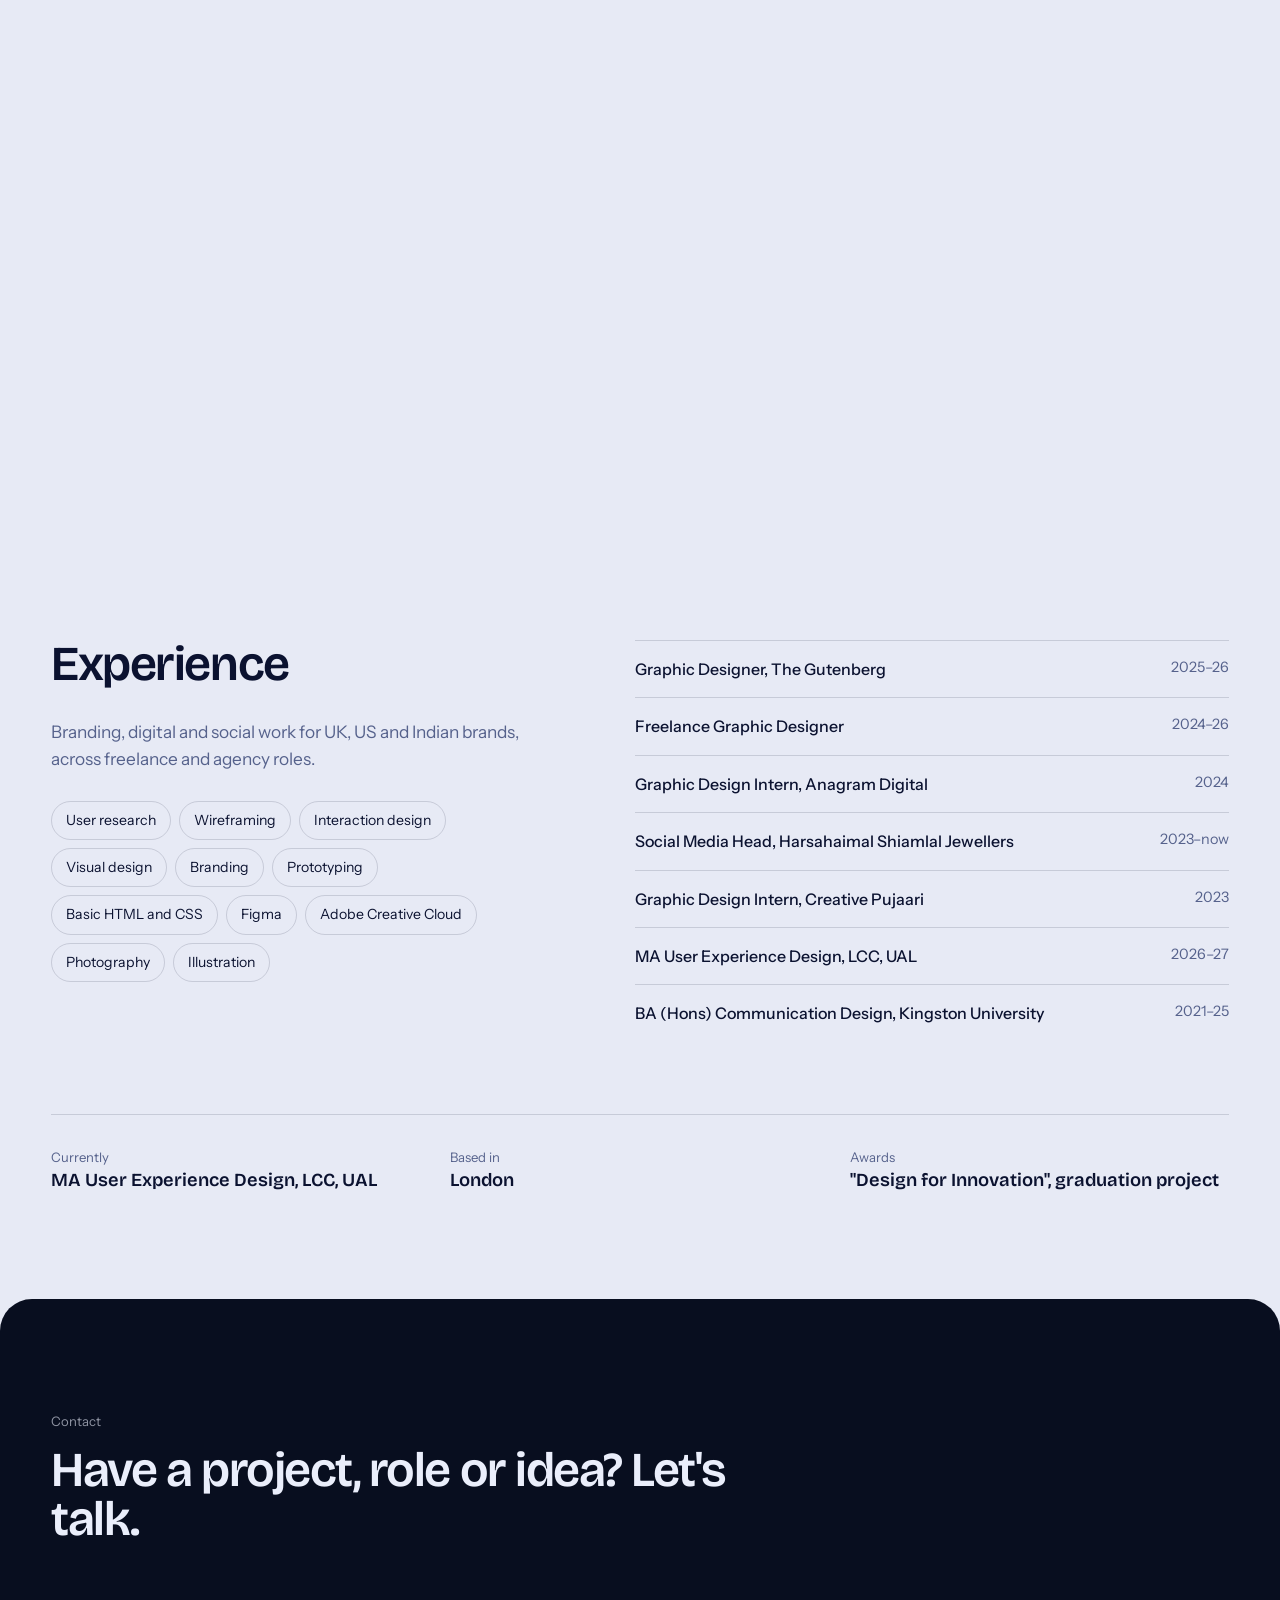
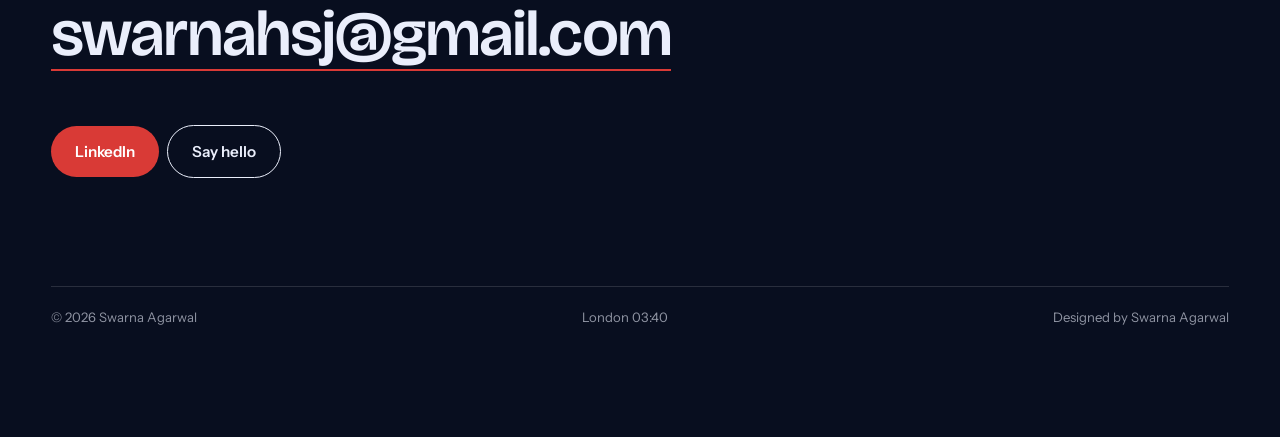
==== commit d179336a: "Update index.html" ====
--- a/index.html
+++ b/index.html
@@ -279,7 +279,7 @@
  meta:[['Location','Okhla, Delhi'],['Format','Black and white photography'],['Subject','People and everyday streets'],['Role','Photography and editing']],
  h:'Approach',steps:[['Walk slowly','Spend time in the neighbourhood before lifting the camera, so the street gets used to you.'],['Shoot at eye level','Most frames are level with the person, so they meet the viewer directly rather than being looked down on.'],['Edit in monochrome','Removing colour quiets signage and clutter, so expression, gesture and texture carry the picture.']],
  out:['A series of nine frames from Okhla','A reminder that good research starts with paying attention to people'],links:[],
- gal:[['p4','A man rests on a tree branch beside a truck.'],['p8','Neighbours on a charpai under a tree of tangled cables.'],['p6','Children gather against a weathered wall.'],['p2','A couple pause over a meal.'],['p1','A portrait in front of corrugated sheets.'],['p9','A woman watches from behind a balcony railing and leaves.'],['p3','A group walks down the road past a painted truck.'],['p7','Brick, tin and a motorbike in a narrow lane.'],['p5','Riders blur past a tunnel wall at speed.']]}];
+ gal:[['p4','A man rests on a tree branch beside a truck.'],['p8','Neighbours on a charpai under a tree of tangled cables.'],['p6','Children gather against a weathered wall.'],['p2','A couple pause over a meal.'],['p1','A portrait in front of corrugated sheets.'],['p9','A woman watches from behind a balcony railing.'],['p3','A group walks down the road in action.'],['p7','Brick, tin and a motorbike in a narrow lane.'],['p5','Riders blur past a tunnel wall at speed.']]}];
 const CAP=[['Research and strategy','Interviews, observation, affinity mapping, SWOT and MoSCoW prioritisation. I use research to decide what not to build.','User interviews · site maps · competitor analysis · personas'],['Interaction and UI design','Flows, wireframes and high-fidelity interfaces with clear hierarchy, accessible contrast and responsive behaviour.','Figma · design systems · prototyping · usability'],['Brand and visual communication','Identity, campaigns, packaging, social content and storytelling that stay consistent across channels.','Adobe Creative Cloud · art direction · photography'],['Interactive prototyping','I prototype in Figma, and in code where an idea needs real interaction, like the hand-tracked interface in Bias in Focus.','Figma prototypes · motion and interaction · usability testing']];
 const EXP=[['Graphic Designer, The Gutenberg','2025–26'],['Freelance Graphic Designer','2024–26'],['Graphic Design Intern, Anagram Digital','2024'],['Social Media Head, Harsahaimal Shiamlal Jewellers','2023–now'],['Graphic Design Intern, Creative Pujaari','2023'],['MA User Experience Design, LCC, UAL','2026–27'],['BA (Hons) Communication Design, Kingston University','2021–25']];
 const SK=['User research','Wireframing','Interaction design','Visual design','Branding','Prototyping','Basic HTML and CSS','Figma','Adobe Creative Cloud','Photography','Illustration'];
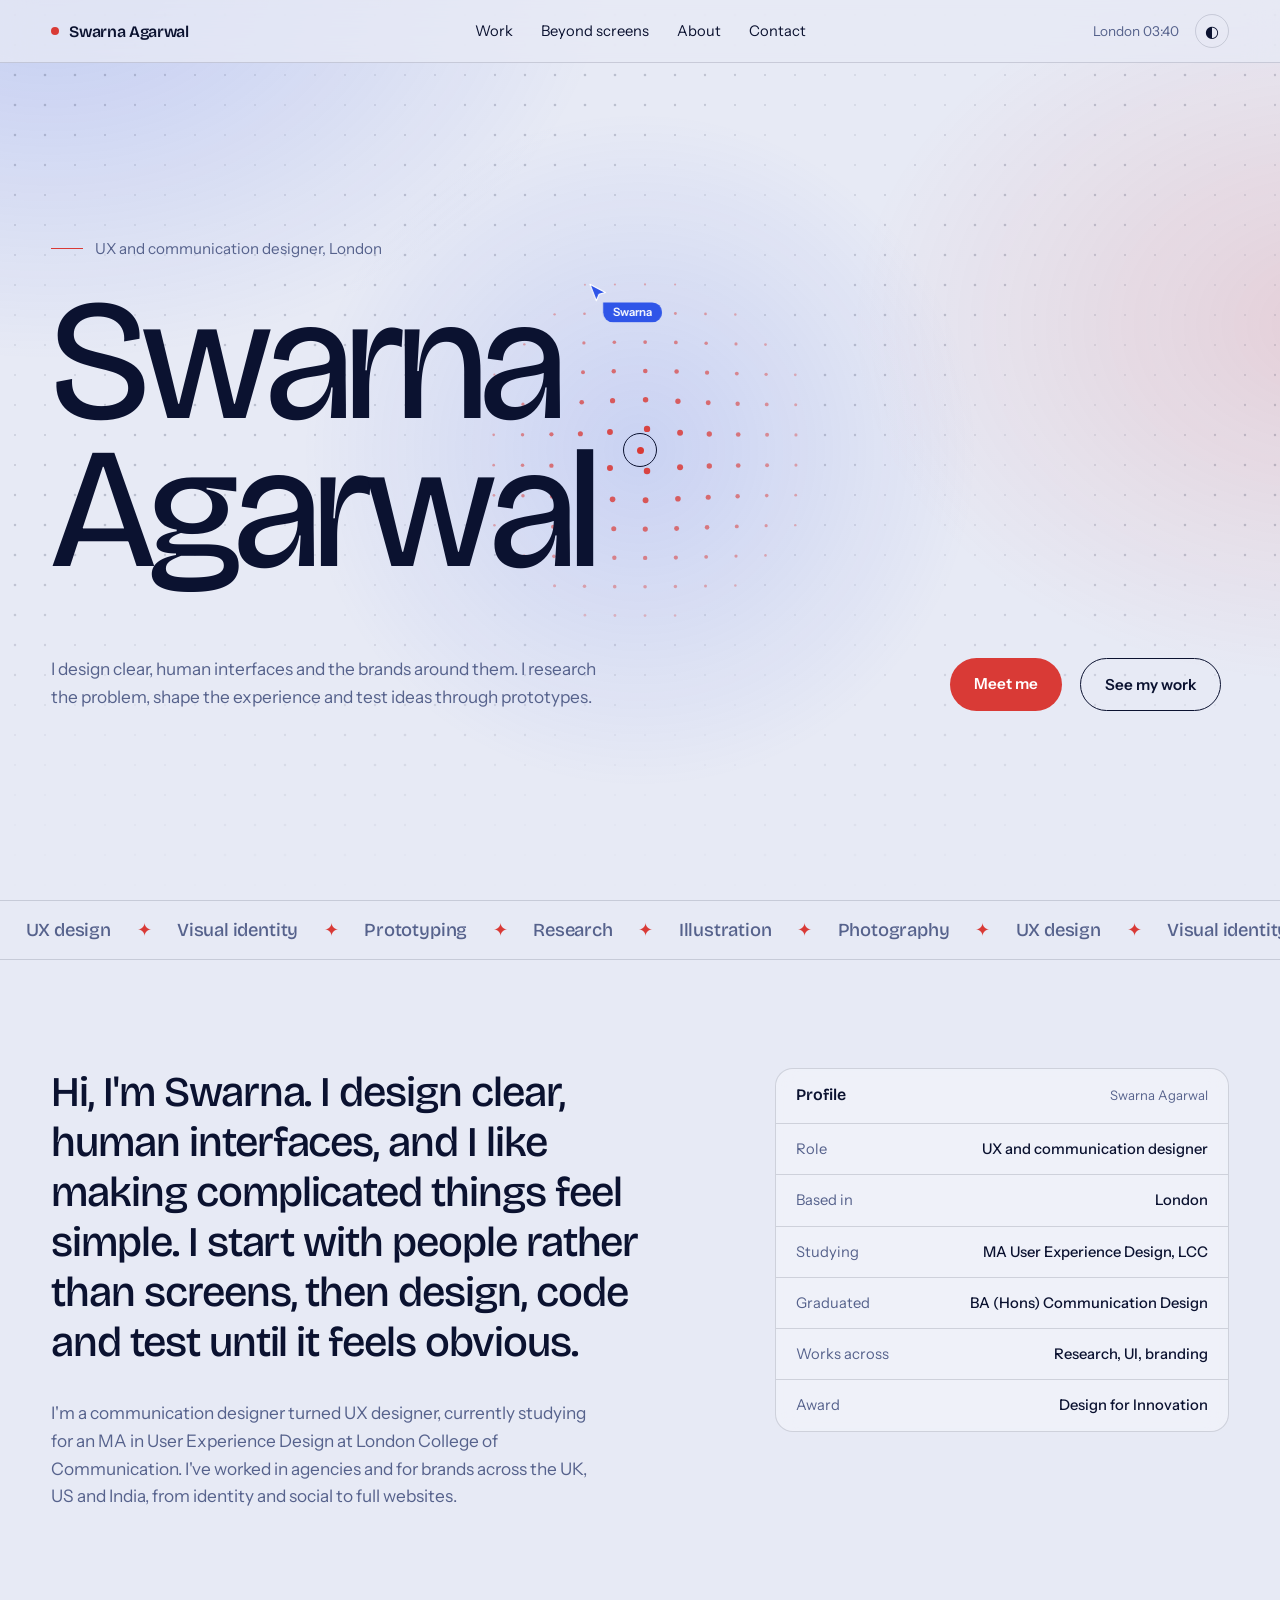
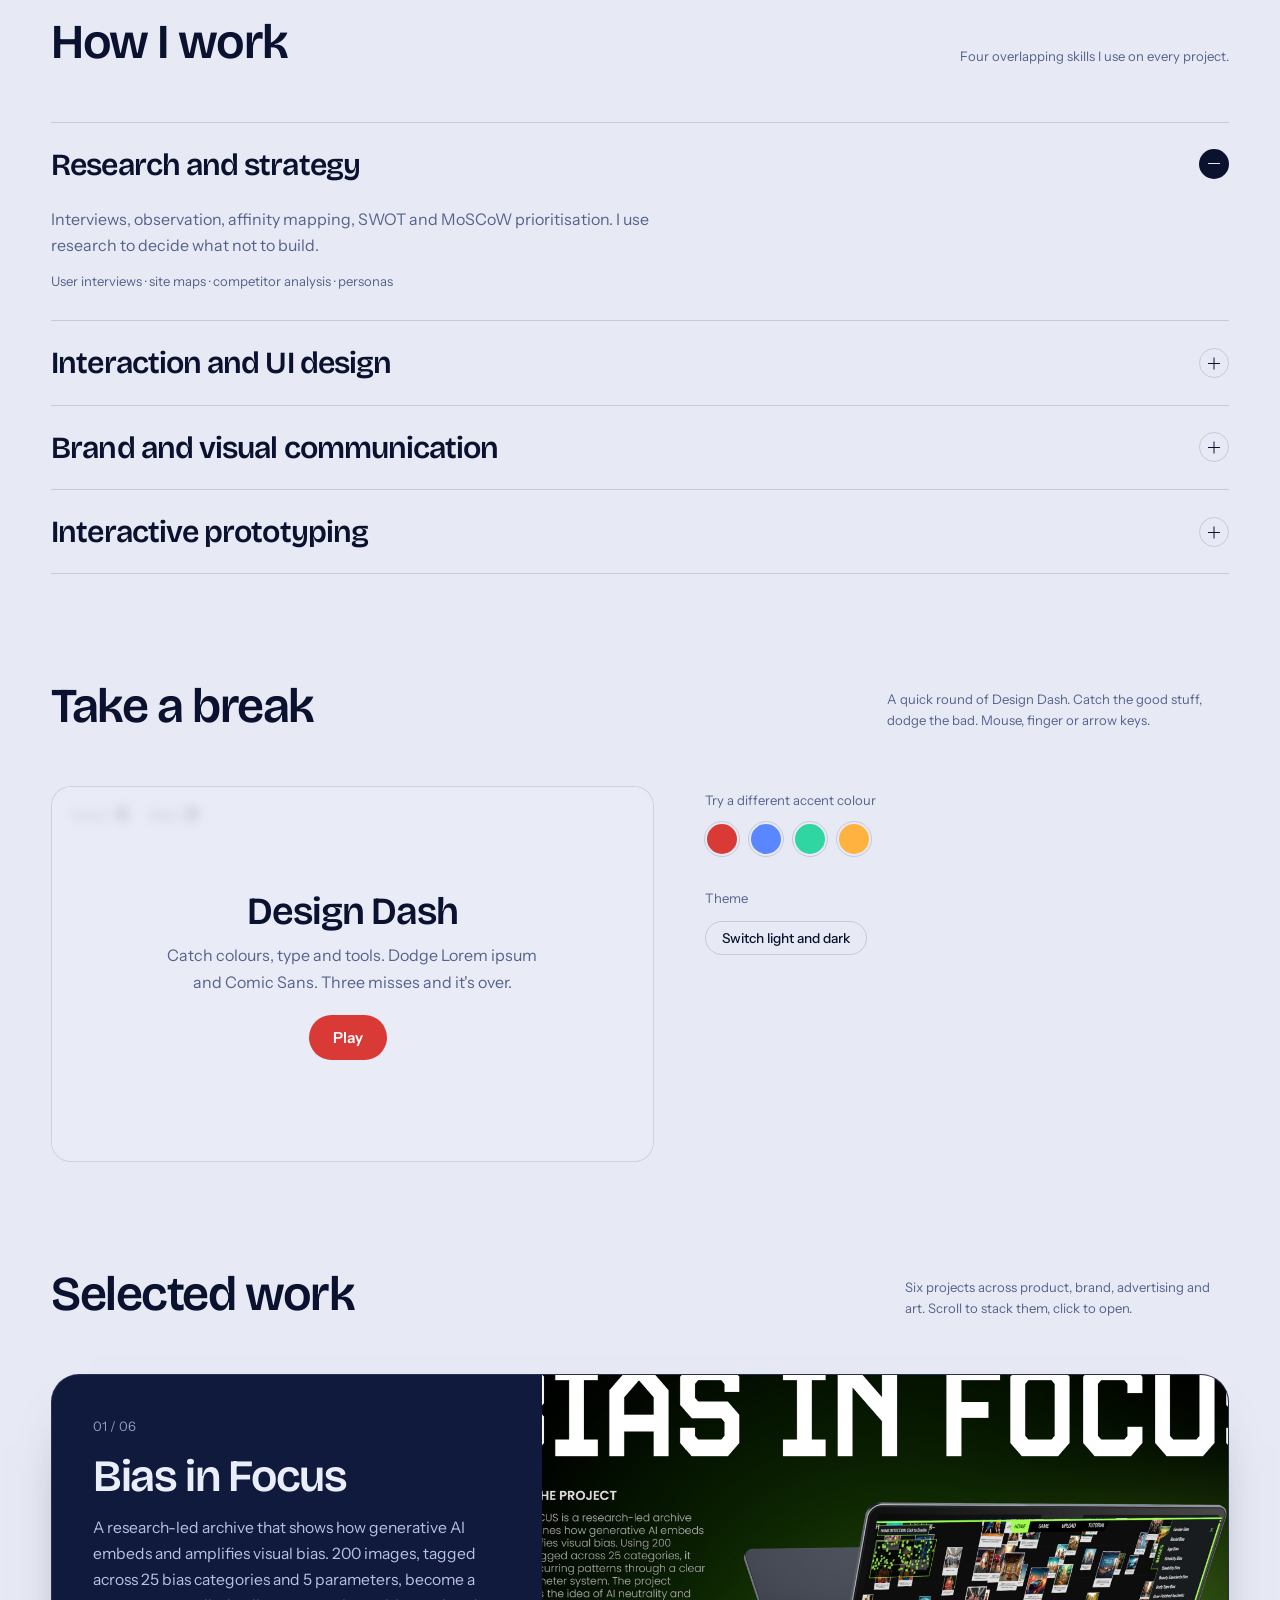
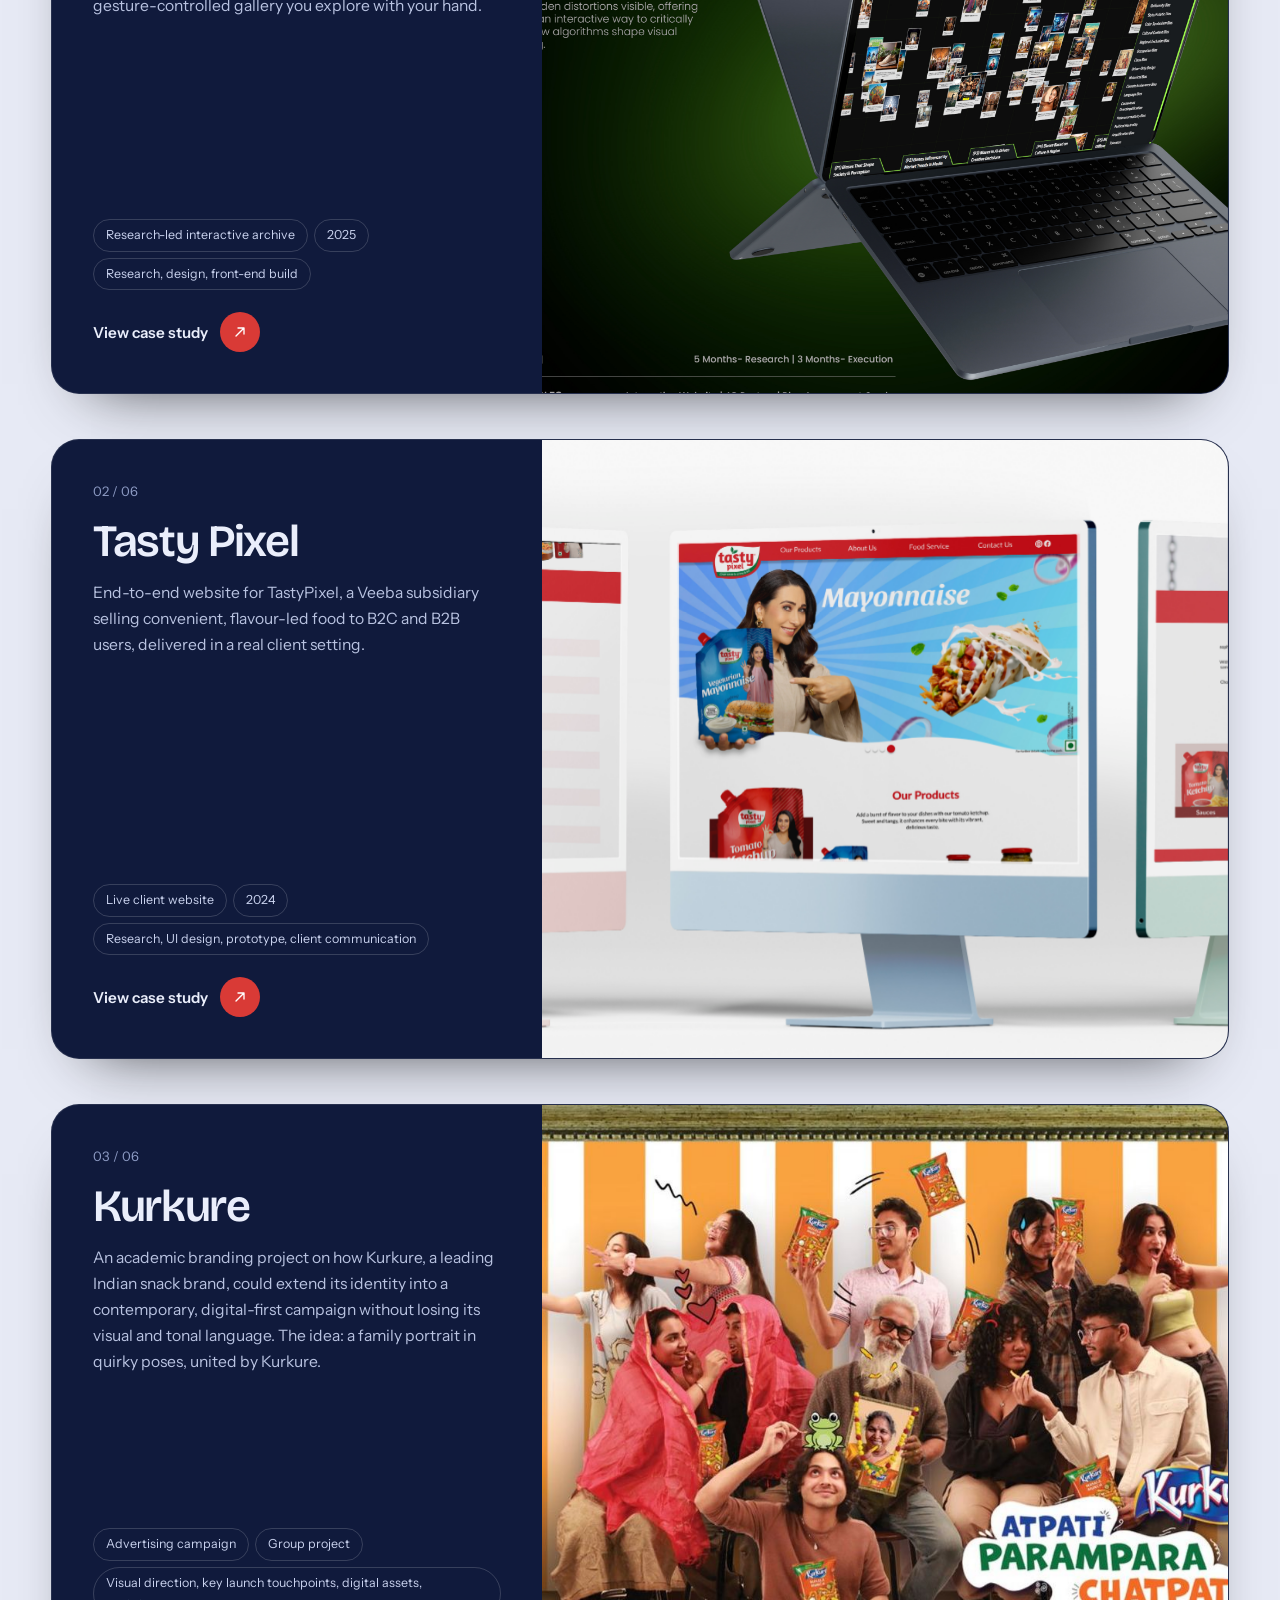
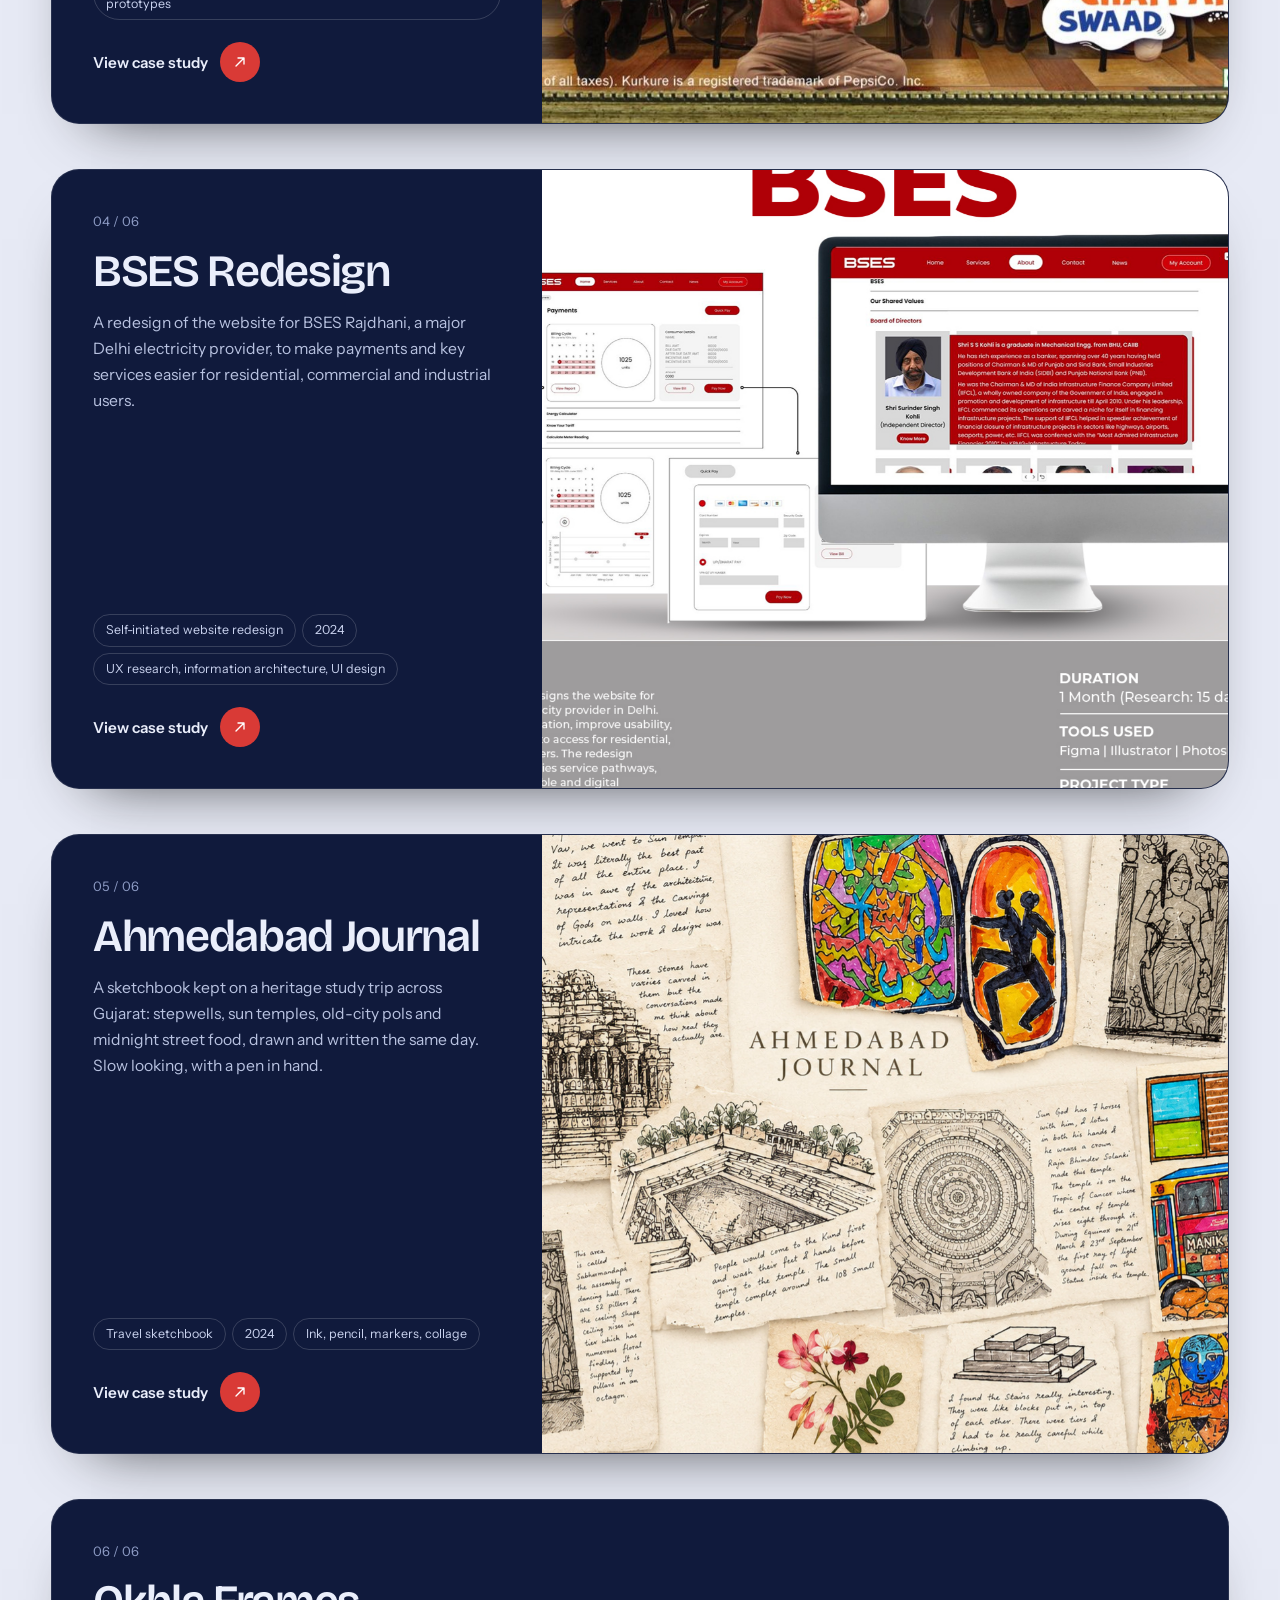
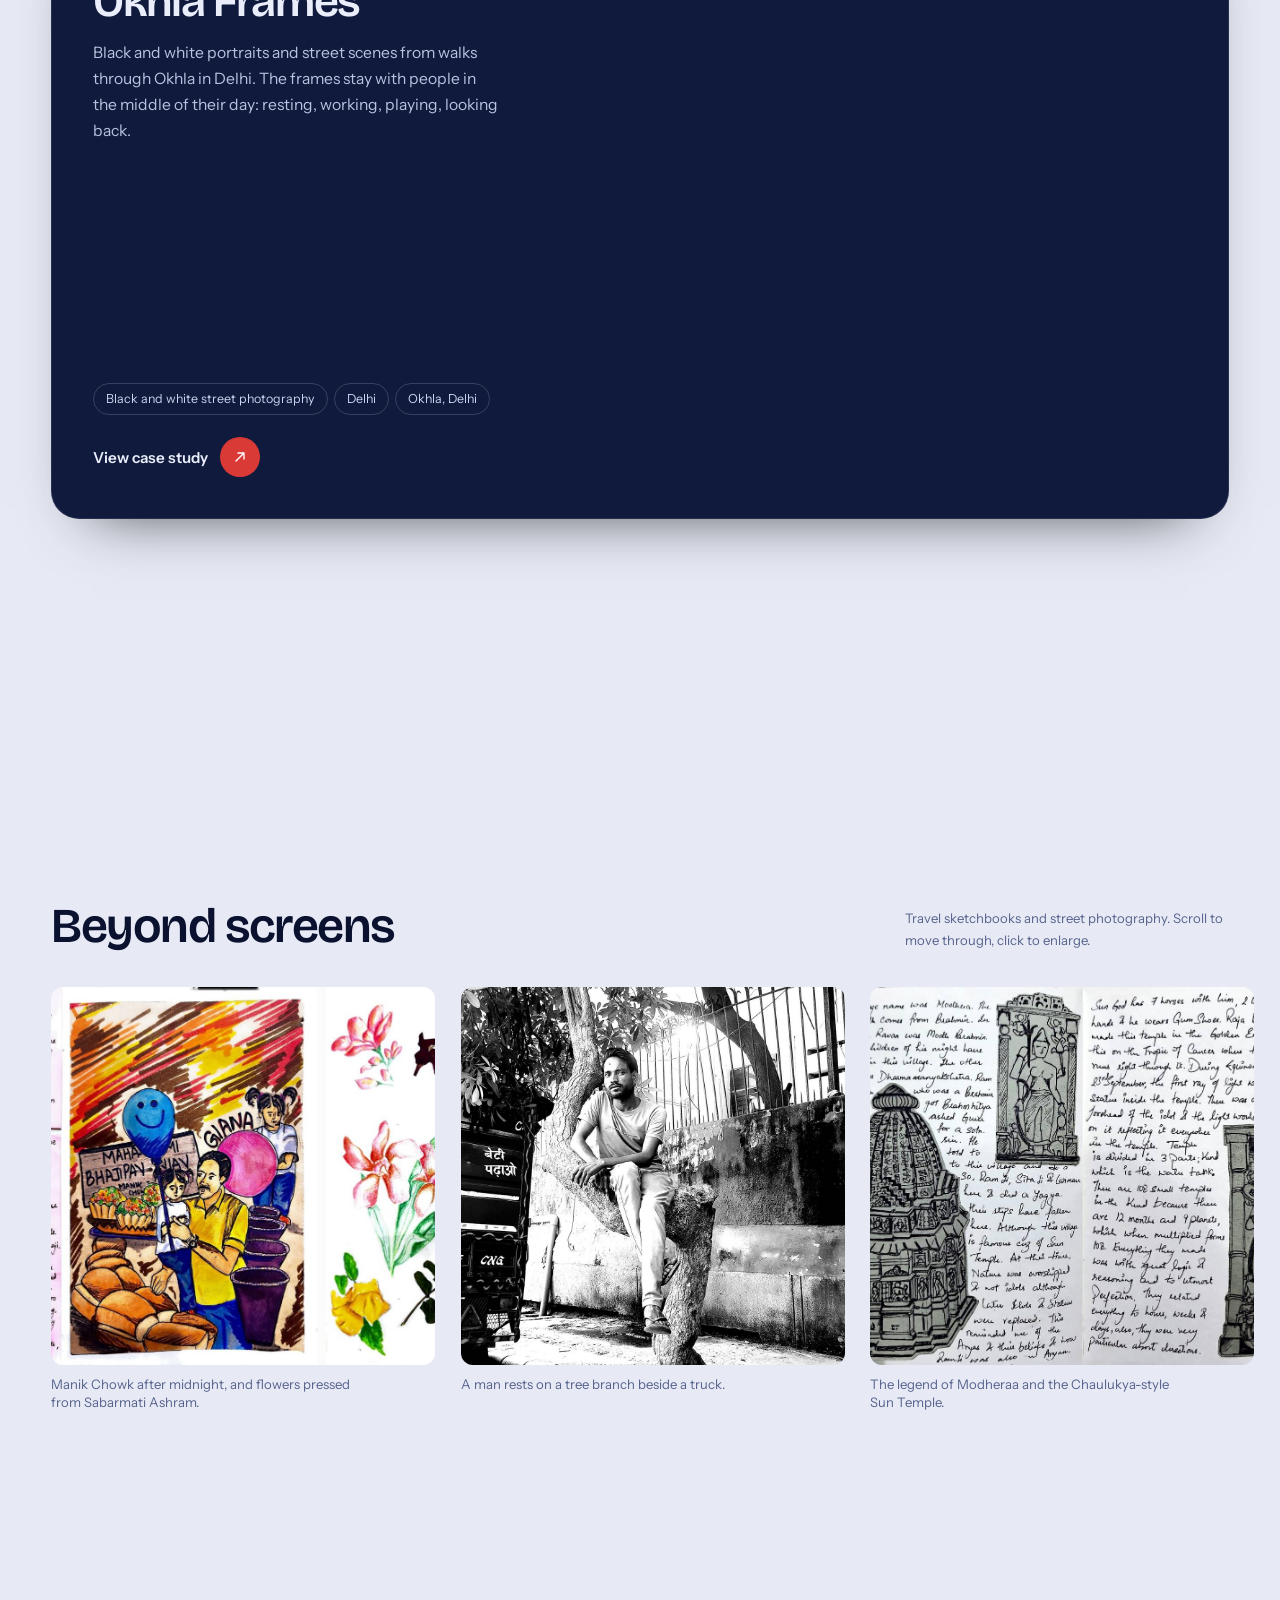
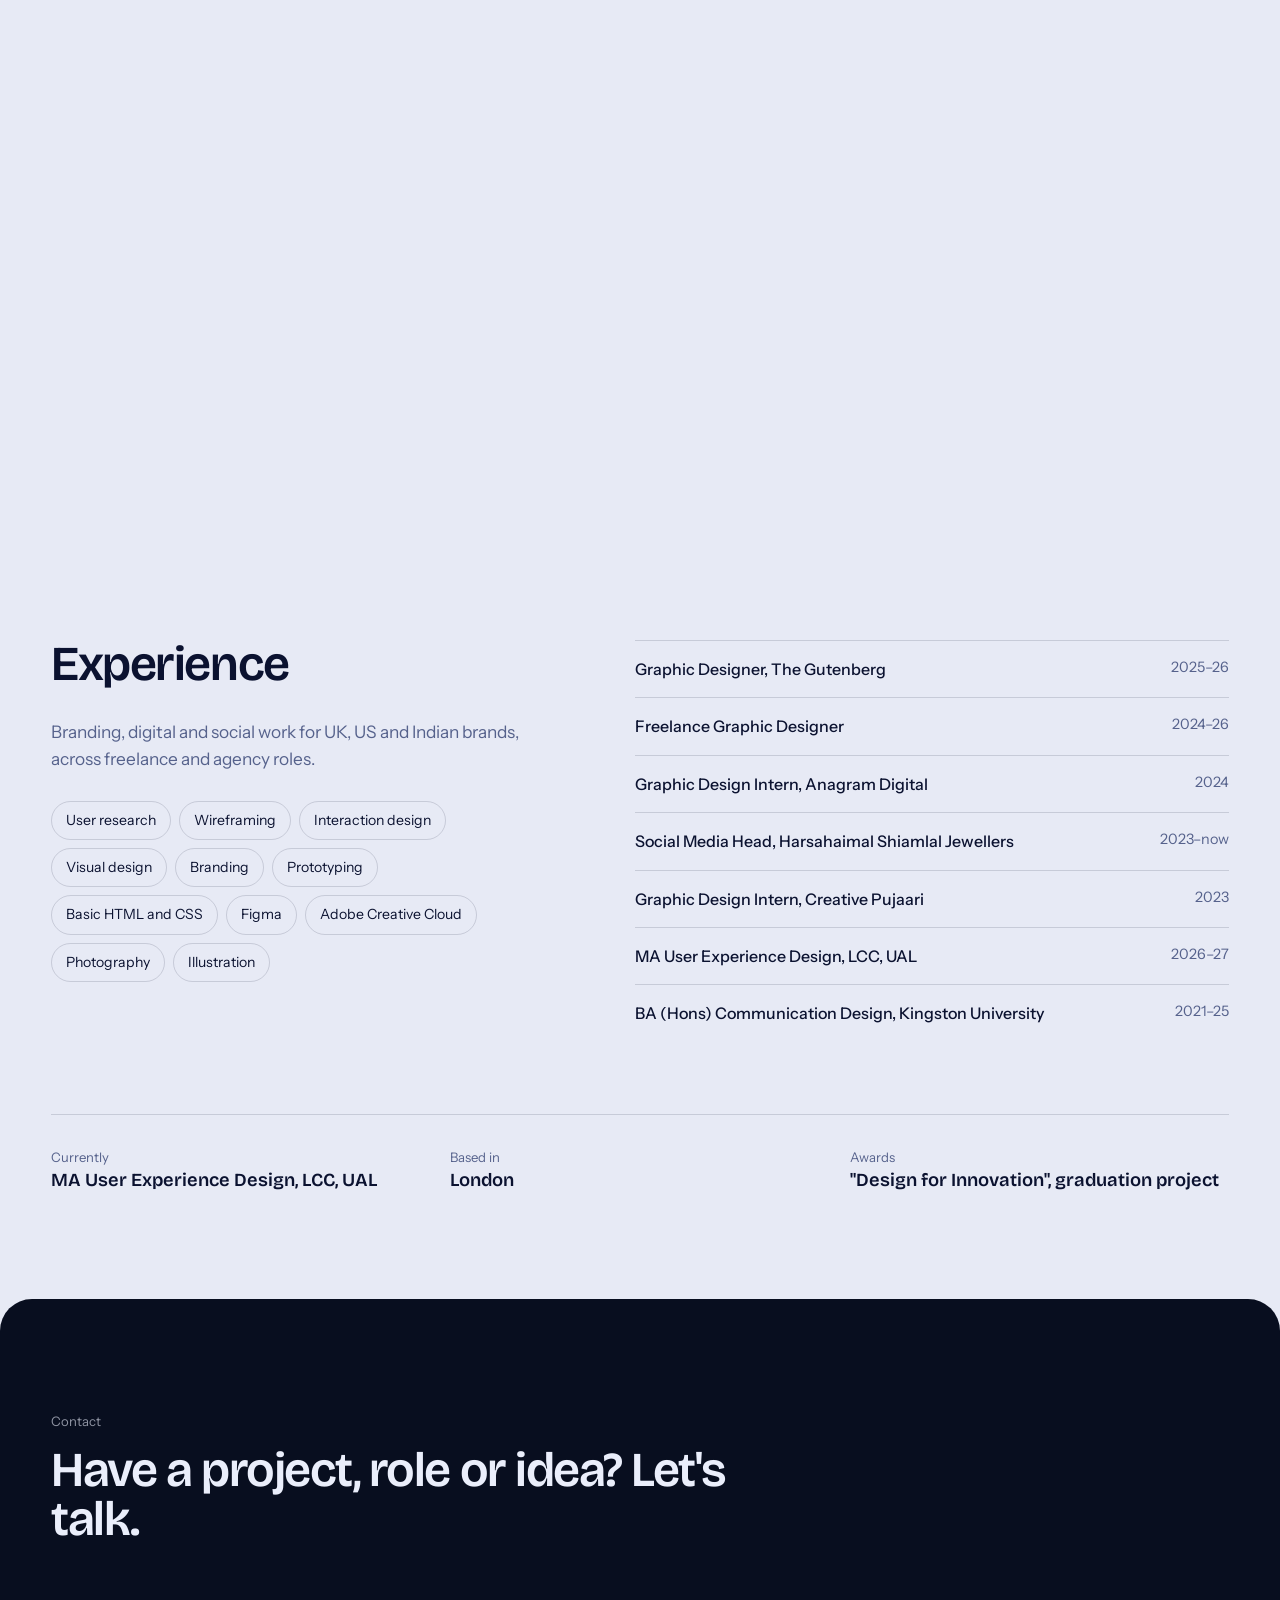
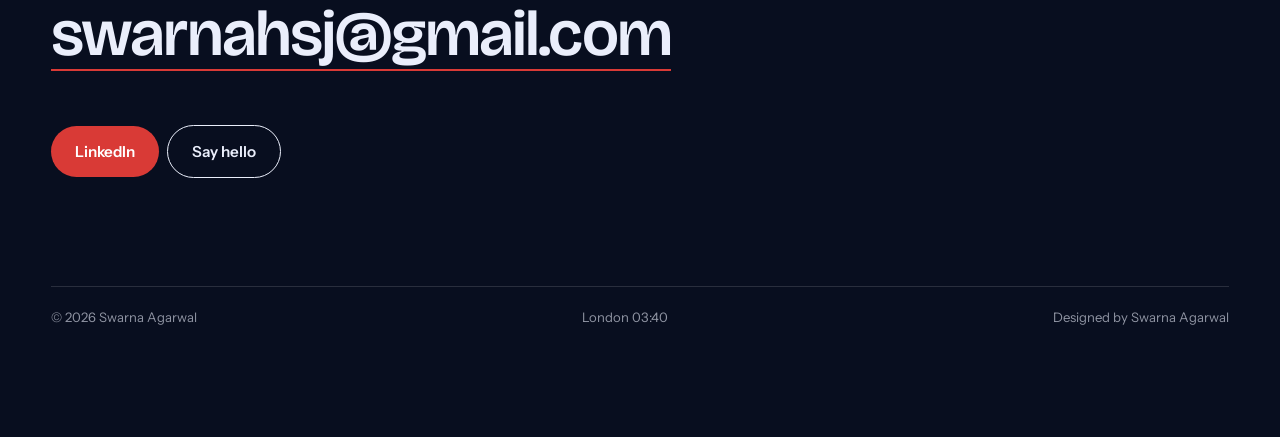
==== commit eed5b69e: "Update greeting from 'Hello' to 'Goodbye'" ====
--- a/index.html
+++ b/index.html
@@ -172,6 +172,9 @@
 .gov{position:absolute;inset:0;display:grid;place-items:center;text-align:center;padding:24px;background:color-mix(in srgb,var(--bg) 70%,transparent);-webkit-backdrop-filter:blur(6px);backdrop-filter:blur(6px);transition:opacity .4s}.gov.off{opacity:0;pointer-events:none}
 .gov b{display:block;font:600 clamp(1.6rem,3vw,2.4rem) 'Bricolage Grotesque';letter-spacing:-.03em;margin-bottom:8px}.gov p{color:var(--mut);max-width:34ch;margin:0 auto 20px}
 @media(max-width:860px){.gw{aspect-ratio:4/5}}
+.wp video{position:absolute;left:0;top:-8%;width:100%;height:116%;object-fit:cover;will-change:transform}
+.gal video,.cv video{width:100%;display:block;border-radius:12px;background:var(--card)}
+.cv video{border-radius:0}
 </style><link rel="icon" href="data:image/svg+xml,%3Csvg xmlns=%27http://www.w3.org/2000/svg%27 viewBox=%270 0 100 100%27%3E%3Ctext y=%27.9em%27 font-size=%2790%27%3E%E2%9C%A6%3C/text%3E%3C/svg%3E">
 </head><body>
 <div class="pre" id="pre"><b id="pn">0</b><span>Swarna Agarwal, portfolio 2026</span></div>
@@ -201,7 +204,7 @@
 <div class="fx3 rv"><div><small>Currently</small><b>MA User Experience Design, LCC, UAL</b></div><div><small>Based in</small><b>London</b></div><div><small>Awards</small><b>"Design for Innovation", graduation project</b></div></div></section>
 
 <footer id="contact"><small>Contact</small><h2 style="margin-top:12px">Have a project, role or idea? Let's talk.</h2>
-<a class="big" href="mailto:swarnahsj@gmail.com">swarnahsj@gmail.com</a><div><a class="btn" href="www.linkedin.com/in/swarna-agrawal-b2766a216" target="_blank" rel="noopener">LinkedIn</a><a class="btn o" href="mailto:swarnahsj@gmail.com?subject=Hello%20Swarna">Say hello</a></div>
+<a class="big" href="mailto:swarnahsj@gmail.com">swarnahsj@gmail.com</a><div><a class="btn" href="https://www.linkedin.com/in/swarna-agarwal-b2766a216" target="_blank" rel="noopener">LinkedIn</a><a class="btn o" href="mailto:swarnahsj@gmail.com?subject=Hello%20Swarna">Say hello</a></div>
 <div class="ft"><small>© 2026 Swarna Agarwal</small><small id="clk2"></small><small>Designed by Swarna Agarwal</small></div></footer>
 
 <article id="case" aria-label="Case study"></article>
@@ -261,7 +264,7 @@
  meta:[['Role','Visual direction, key launch touchpoints, digital assets, prototypes'],['Duration','4 weeks'],['Type','Group project campaign'],['Campaign parts','Research, pre-launch, launch, sustenance']],
  h:'Approach',steps:[['Research','SWOT, competitor mapping and a study of core values, tone of voice and USP kept the campaign true to the brand.'],['Idea','"Atpati Parampara, Chatpata Swaad": a family portrait in quirky poses, with Kurkure as the thing that unites everyone, and as a family heirloom.'],['Design','Sketched three layouts, photographed individual poses, then edited the best shots into one key visual in a gilded frame.'],['Launch and sustain','A podcast series before launch, the key visual and GIFs at launch, and a Snapchat filter built in Snap AR Lens Studio to keep people playing.']],
  out:['A full campaign across pre-launch, launch and sustenance','Key visual, podcast artwork, GIFs and an interactive Snapchat filter','Led the visual direction for the group'],links:[],
- gal:[['k_campaign','Campaign touchpoints: a countdown launch film, the Chatpata Podcast series on social, and the key visual as a metro billboard.','f'],['k_research','Research: SWOT, brand values and tone of voice, competitor mapping and the campaign flow.','f'],['k_design','Design: key visual sketches, photography and the final framed family portrait.','f'],['k_motion','Motion assets: Launched GIF concepts and the Snapchat filters.','f']]},
+ gal:[['k_campaign','Campaign touchpoints: a countdown launch film, the Chatpata Podcast series on social, and the key visual as a metro billboard.','f'],['k_research','Research: SWOT, brand values and tone of voice, competitor mapping and the campaign flow.','f'],['k_design','Design: key visual sketches, photography and the final framed family portrait.','f'],['k_motion','Motion assets: the launch GIFs and the Snapchat filter in action.','f']]},
 {slug:'bses-redesign',tag:'ux',title:'BSES Redesign',year:'2024',type:'Self-initiated website redesign',thumb:IMG.bses_thumb,cover:IMG.bses_cover,lay:'gr',
  intro:'A redesign of the website for BSES Rajdhani, a major Delhi electricity provider, to make payments and key services easier for residential, commercial and industrial users.',
  meta:[['Role','UX research, information architecture, UI design'],['Duration','1 month (15 days research, 12 design)'],['Tools','Figma, Illustrator, Photoshop, Miro'],['Type','Self-initiated project']],
@@ -279,13 +282,15 @@
  meta:[['Location','Okhla, Delhi'],['Format','Black and white photography'],['Subject','People and everyday streets'],['Role','Photography and editing']],
  h:'Approach',steps:[['Walk slowly','Spend time in the neighbourhood before lifting the camera, so the street gets used to you.'],['Shoot at eye level','Most frames are level with the person, so they meet the viewer directly rather than being looked down on.'],['Edit in monochrome','Removing colour quiets signage and clutter, so expression, gesture and texture carry the picture.']],
  out:['A series of nine frames from Okhla','A reminder that good research starts with paying attention to people'],links:[],
- gal:[['p4','A man rests on a tree branch beside a truck.'],['p8','Neighbours on a charpai under a tree of tangled cables.'],['p6','Children gather against a weathered wall.'],['p2','A couple pause over a meal.'],['p1','A portrait in front of corrugated sheets.'],['p9','A woman watches from behind a balcony railing.'],['p3','A group walks down the road in action.'],['p7','Brick, tin and a motorbike in a narrow lane.'],['p5','Riders blur past a tunnel wall at speed.']]}];
+ gal:[['p4','A man rests on a tree branch beside a truck.'],['p8','Neighbours on a charpai under a tree of tangled cables.'],['p6','Children gather against a weathered wall.'],['p2','A couple pause over a meal.'],['p1','A portrait in front of corrugated sheets.'],['p9','A woman watches from behind a balcony railing and leaves.'],['p3','A group walks down the road past a painted truck.'],['p7','Brick, tin and a motorbike in a narrow lane.'],['p5','Riders blur past a tunnel wall at speed.']]}];
 const CAP=[['Research and strategy','Interviews, observation, affinity mapping, SWOT and MoSCoW prioritisation. I use research to decide what not to build.','User interviews · site maps · competitor analysis · personas'],['Interaction and UI design','Flows, wireframes and high-fidelity interfaces with clear hierarchy, accessible contrast and responsive behaviour.','Figma · design systems · prototyping · usability'],['Brand and visual communication','Identity, campaigns, packaging, social content and storytelling that stay consistent across channels.','Adobe Creative Cloud · art direction · photography'],['Interactive prototyping','I prototype in Figma, and in code where an idea needs real interaction, like the hand-tracked interface in Bias in Focus.','Figma prototypes · motion and interaction · usability testing']];
 const EXP=[['Graphic Designer, The Gutenberg','2025–26'],['Freelance Graphic Designer','2024–26'],['Graphic Design Intern, Anagram Digital','2024'],['Social Media Head, Harsahaimal Shiamlal Jewellers','2023–now'],['Graphic Design Intern, Creative Pujaari','2023'],['MA User Experience Design, LCC, UAL','2026–27'],['BA (Hons) Communication Design, Kingston University','2021–25']];
 const SK=['User research','Wireframing','Interaction design','Visual design','Branding','Prototyping','Basic HTML and CSS','Figma','Adobe Creative Cloud','Photography','Illustration'];
 
 const $=s=>document.querySelector(s),$$=s=>[...document.querySelectorAll(s)],cl=(v,a,b)=>Math.min(b,Math.max(a,v));
 const cs=$('#case'),root=document.documentElement;
+const isV=s=>/\.(mp4|webm)$/i.test(s);
+const media=(s,alt,fb)=>isV(s)?`<video src="${s}" muted loop autoplay playsinline preload="metadata" aria-label="${alt}"></video>`:`<img src="${s}" alt="${alt}"${fb?` onerror="this.onerror=null;this.src='${fb}'"`:''}>`;
 $('#mq').innerHTML=('<span>UX design</span><b>✦</b><span>Visual identity</span><b>✦</b><span>Prototyping</span><b>✦</b><span>Research</span><b>✦</b><span>Illustration</span><b>✦</b><span>Photography</span><b>✦</b>').repeat(5);
 /* hero physics */
 let mode='repel',dragL=null,lastMove=0,cx0=0,cy0=0,lt=0,fps=60;
@@ -315,7 +320,7 @@
 $('#sw').innerHTML=SW.map((s,i)=>`<button aria-label="${s[0]}" data-i="${i}" style="background:${s[1]||'var(--ac)'}"></button>`).join('');
 $('#sw').onclick=e=>{const b=e.target.closest('button');if(!b)return;const s=SW[b.dataset.i];if(s[1]){root.style.setProperty('--ac',s[1]);root.style.setProperty('--acrgb',s[2])}else{root.style.removeProperty('--ac');root.style.removeProperty('--acrgb')}};
 /* work stack */
-$('#stack').innerHTML=P.map((p,i)=>`<article class="wk" style="--i:${i}"><a class="wc" href="#/work/${p.slug}" data-cur="Open"><div class="wt"><div><span class="wn">${String(i+1).padStart(2,'0')} / ${String(P.length).padStart(2,'0')}</span><h3>${p.title}</h3><p>${p.intro}</p></div><div><ul class="tg">${[p.type,p.year,p.meta[0][1]].map(x=>`<li>${x}</li>`).join('')}</ul><span class="go">View case study<svg viewBox="0 0 24 24"><path d="M6 18L18 6M9 6h9v9"/></svg></span></div></div><div class="wp"><img src="${p.thumb||p.cover}" alt="${p.title}" onerror="this.onerror=null;this.src='${p.cover}'"></div></a></article>`).join('');
+$('#stack').innerHTML=P.map((p,i)=>`<article class="wk" style="--i:${i}"><a class="wc" href="#/work/${p.slug}" data-cur="Open"><div class="wt"><div><span class="wn">${String(i+1).padStart(2,'0')} / ${String(P.length).padStart(2,'0')}</span><h3>${p.title}</h3><p>${p.intro}</p></div><div><ul class="tg">${[p.type,p.year,p.meta[0][1]].map(x=>`<li>${x}</li>`).join('')}</ul><span class="go">View case study<svg viewBox="0 0 24 24"><path d="M6 18L18 6M9 6h9v9"/></svg></span></div></div><div class="wp">${media(p.thumb||p.cover,p.title,p.cover)}</div></a></article>`).join('');
 $('#cap').innerHTML=CAP.map(c=>`<div class="ac rv"><div tabindex="0" role="button" aria-expanded="false"><h3>${c[0]}</h3><u></u></div><div class="ap"><div><p>${c[1]}</p><small>${c[2]}</small></div></div></div>`).join('');
 $$('.ac').forEach(a=>{const b=a.firstElementChild,t=()=>{const o=a.classList.toggle('open');b.setAttribute('aria-expanded',o)};b.onclick=t;b.onkeydown=e=>{if(e.key==='Enter'||e.key===' '){e.preventDefault();t()}}});$('.ac').classList.add('open');
 const BEY=['j5','p4','j2','p6','j3','p8','j6','p2','j9','p9'];
@@ -346,7 +351,7 @@
  fps+=(1000/((t-lt)||16)-fps)*.1;lt=t;if(!(fc%8))readout();
  const sy=scrollY;hd.classList.toggle('hide',sy>ly&&sy>200);ly=sy;
  const sr=$('#stmt').getBoundingClientRect(),p=cl((innerHeight*.8-sr.top)/(sr.height+innerHeight*.3),0,1);stmt.forEach((w,i)=>w.classList.toggle('on',p*stmt.length*1.25>i));
- $$('.wp img').forEach(im=>{const r=im.parentNode.getBoundingClientRect();if(r.bottom>0&&r.top<innerHeight){const q=cl((r.top+r.height/2-innerHeight/2)/innerHeight,-1,1);im.style.transform=`translateY(${q*-5}%)`}});
+ $$('.wp img,.wp video').forEach(im=>{const r=im.parentNode.getBoundingClientRect();if(r.bottom>0&&r.top<innerHeight){const q=cl((r.top+r.height/2-innerHeight/2)/innerHeight,-1,1);im.style.transform=`translateY(${q*-5}%)`}});
  if(innerWidth>860){const tops=wk.map(e=>e.getBoundingClientRect().top);wk.forEach((e,i)=>{let n=0;for(let j=i+1;j<wk.length;j++)if(tops[j]<=84+j*18+4)n++;const c=e.firstElementChild;c.style.transform=`scale(${1-n*.04})`;c.style.filter=n?`brightness(${1-n*.15})`:''})}
  if(innerWidth>860){const r=hs.getBoundingClientRect(),tt=hs.offsetHeight-innerHeight,pr=cl(-r.top/tt,0,1);tr.style.transform=`translateX(${-pr*(tr.scrollWidth-innerWidth)}px)`}else tr.style.transform='';
  if(cs.classList.contains('open')){const u=$('#pg');if(u)u.style.width=(cs.scrollTop/(cs.scrollHeight-cs.clientHeight||1)*100)+'%'}
@@ -363,13 +368,13 @@
 /* case studies */
 function show(slug){
  const i=P.findIndex(p=>p.slug===slug);if(i<0){cs.classList.remove('open');document.body.style.overflow='';return}
- const p=P[i],n=P[(i+1)%P.length];LB=p.gal.map(g=>IMG[g[0]]);
+ const p=P[i],n=P[(i+1)%P.length];LB=p.gal.map(g=>IMG[g[0]]).filter(s=>!isV(s));let q=0;
  cs.innerHTML=`<div class="ct"><b>${p.title}</b><button class="xb" id="x" data-cur="Close">Close</button><div class="pg"><u id="pg"></u></div></div><div class="cx"><p class="cl">${p.type}, ${p.year}</p><h1>${p.title}</h1><p class="lead">${p.intro}</p>
  <div class="mt">${p.meta.map(m=>`<div><small>${m[0]}</small><b>${m[1]}</b></div>`).join('')}</div>
- <div class="cv rv"><img src="${p.cover}" alt="${p.title}" onerror="this.onerror=null;this.src='${p.alt||p.thumb||p.cover}'"></div>
+ <div class="cv rv">${media(p.cover,p.title,p.alt||p.thumb||p.cover)}</div>
  ${p.facts?`<div class="fc rv">${p.facts.map(f=>`<div><b>${f[0]}</b><small>${f[1]}</small></div>`).join('')}</div>`:''}
  <div class="sc rv"><h2>${p.h}</h2><ol>${p.steps.map(s=>`<li><b>${s[0]}.</b> ${s[1]}</li>`).join('')}</ol></div>
- <div class="gal ${p.lay}">${p.gal.map((g,k)=>`<figure class="rv ${g[2]||''}"><img data-i="${k}" src="${IMG[g[0]]}" alt="${g[1]}" loading="lazy"><figcaption>${g[1]}</figcaption></figure>`).join('')}</div>
+ <div class="gal ${p.lay}">${p.gal.map(g=>{const s=IMG[g[0]];return `<figure class="rv ${g[2]||''}">${isV(s)?media(s,g[1]):`<img data-i="${q++}" src="${s}" alt="${g[1]}" loading="lazy">`}<figcaption>${g[1]}</figcaption></figure>`}).join('')}</div>
  <div class="sc rv"><h2>Outcome</h2><div><ul>${p.out.map(o=>`<li>${o}</li>`).join('')}</ul>${p.links.map(l=>`<a class="btn" target="_blank" rel="noopener" href="${l[1]}">${l[0]}</a>`).join('')}</div></div>
  <a class="nx" href="#/work/${n.slug}" data-cur="Next"><small>Next project</small><h2>${n.title}</h2></a></div>`;
  cs.scrollTop=0;cs.classList.add('open');document.body.style.overflow='hidden';
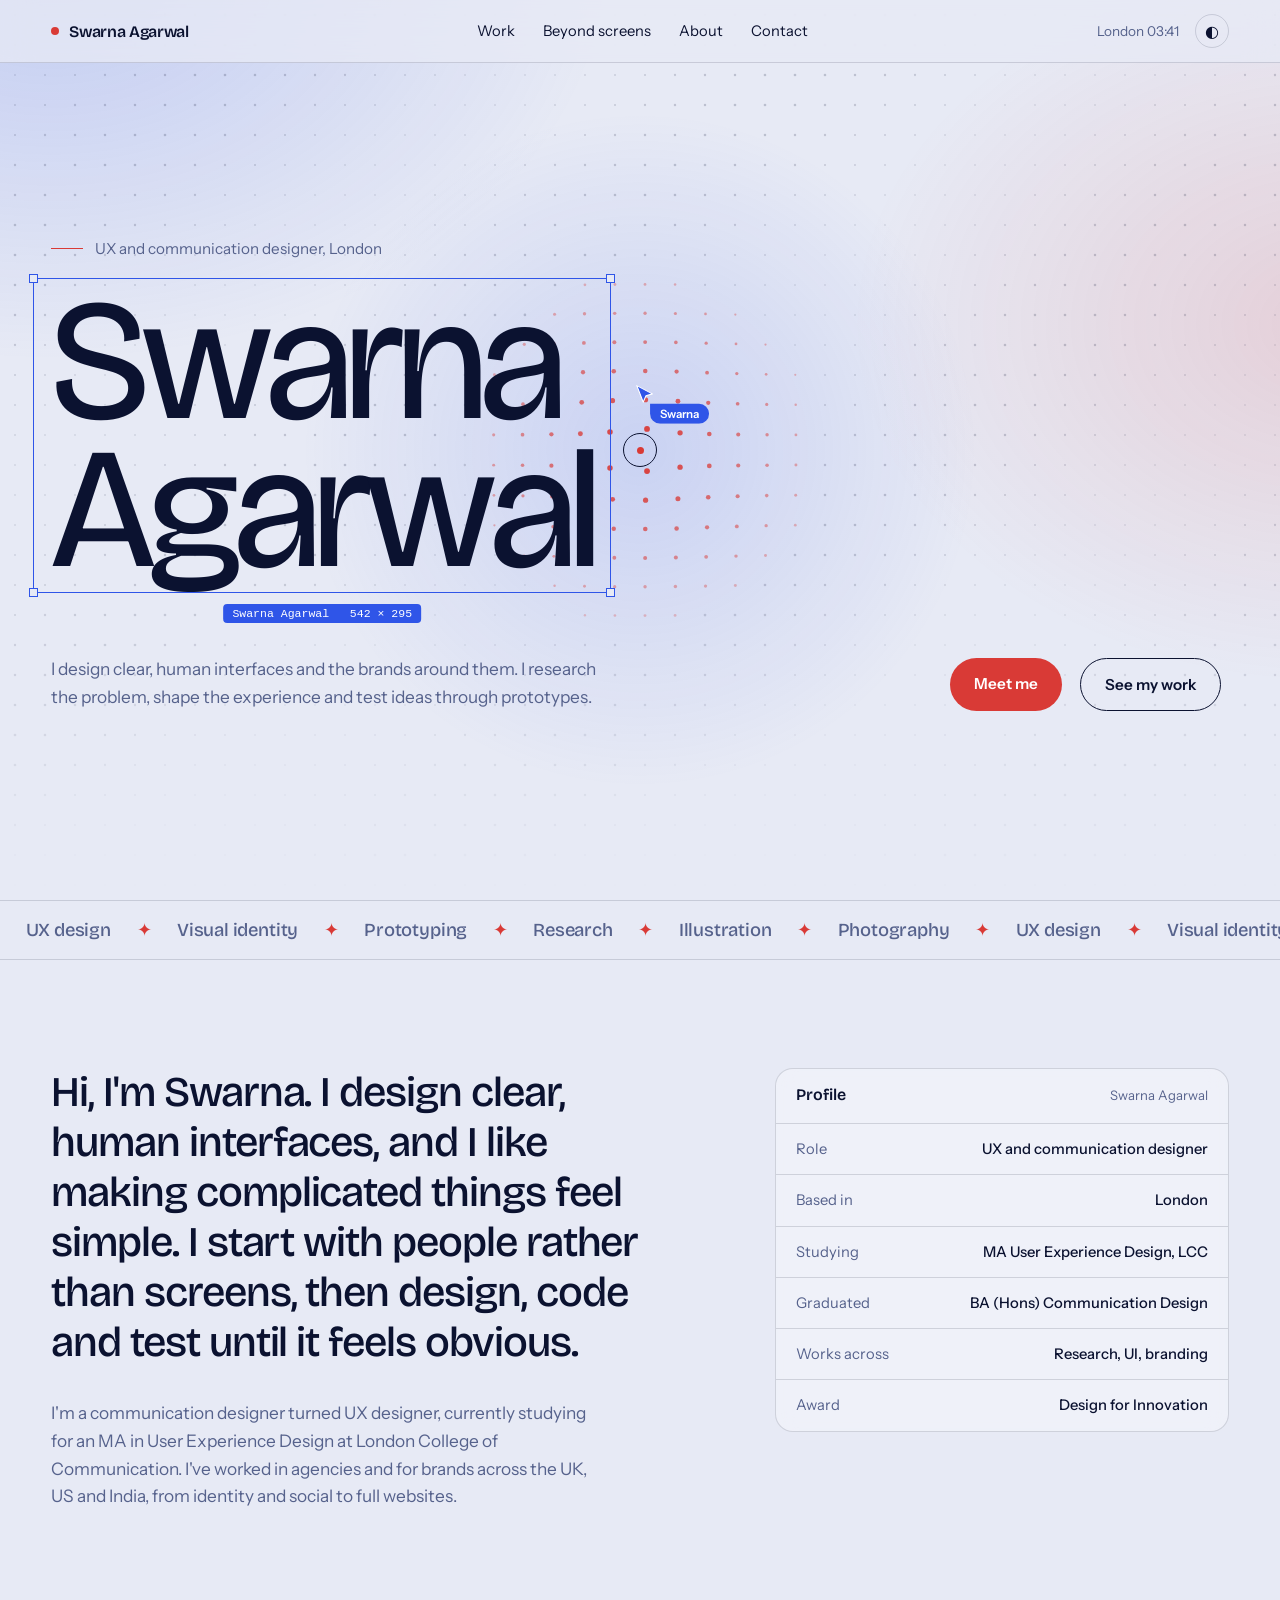
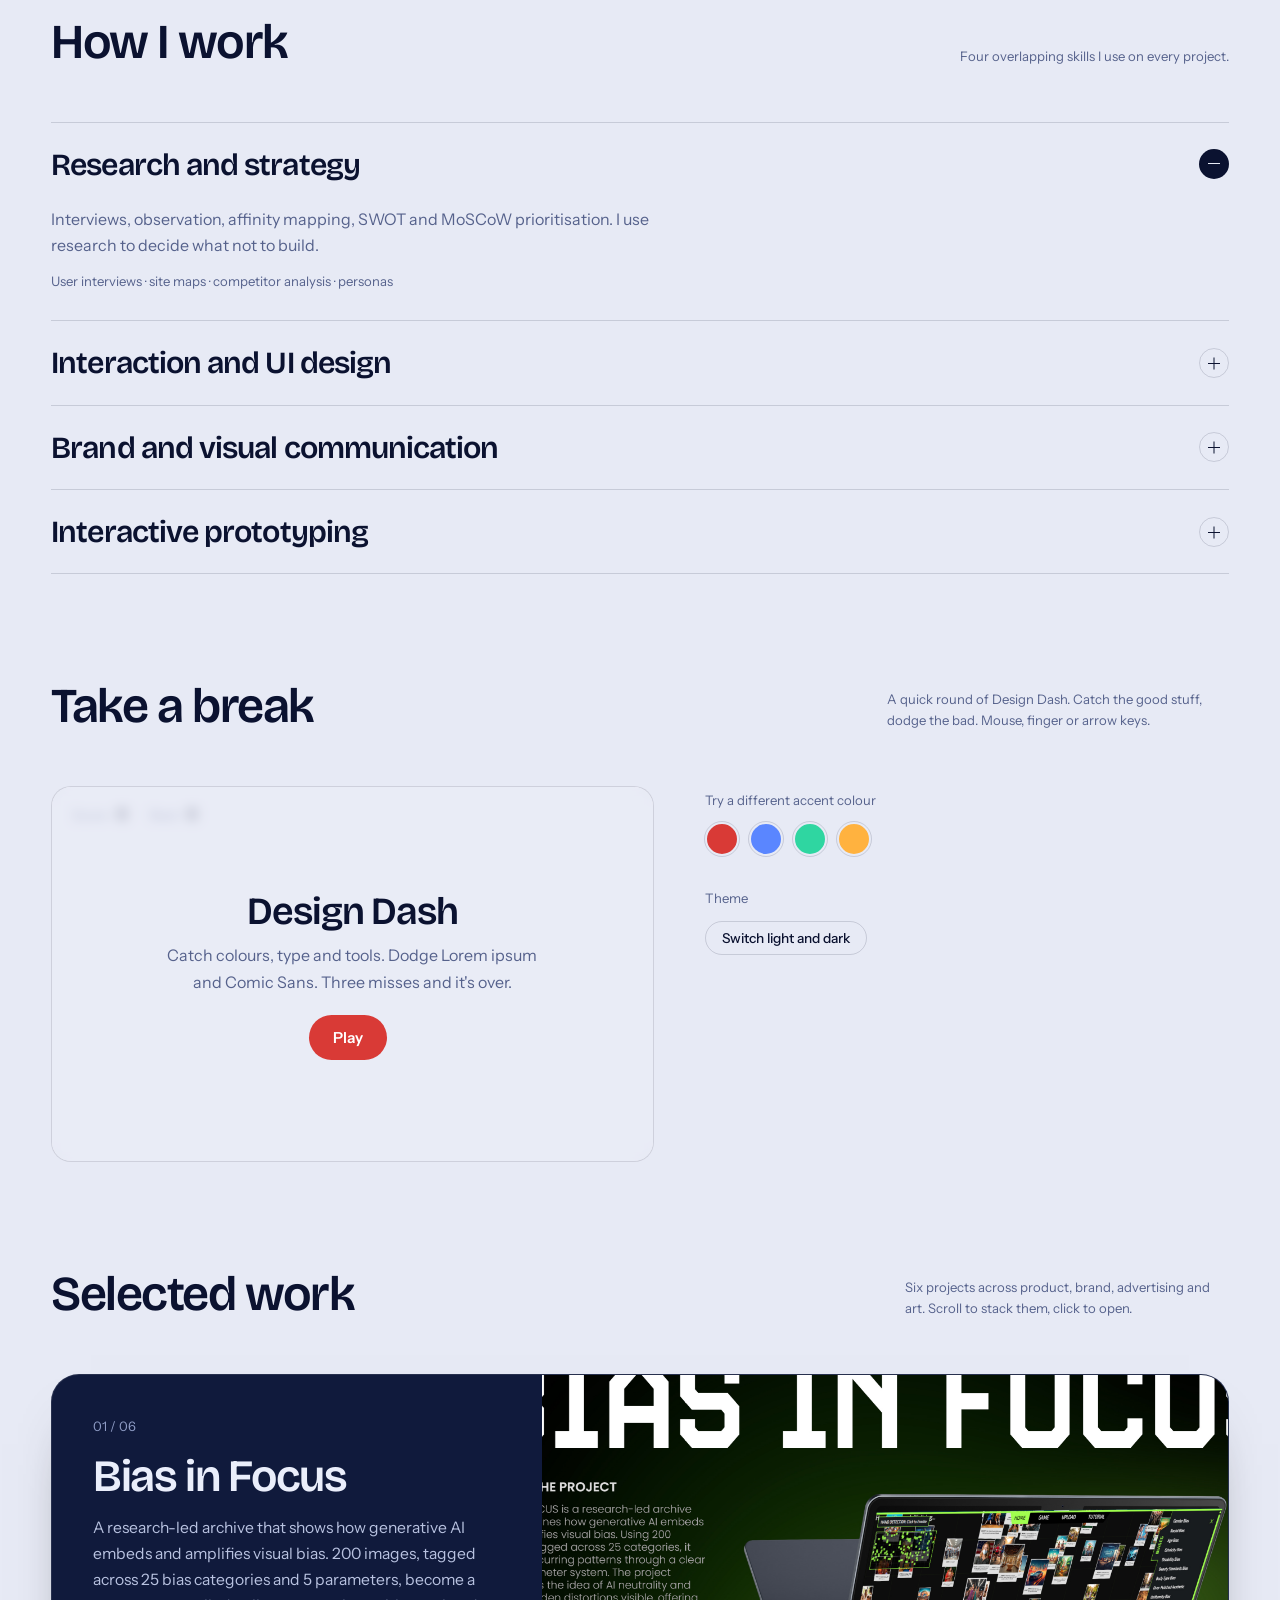
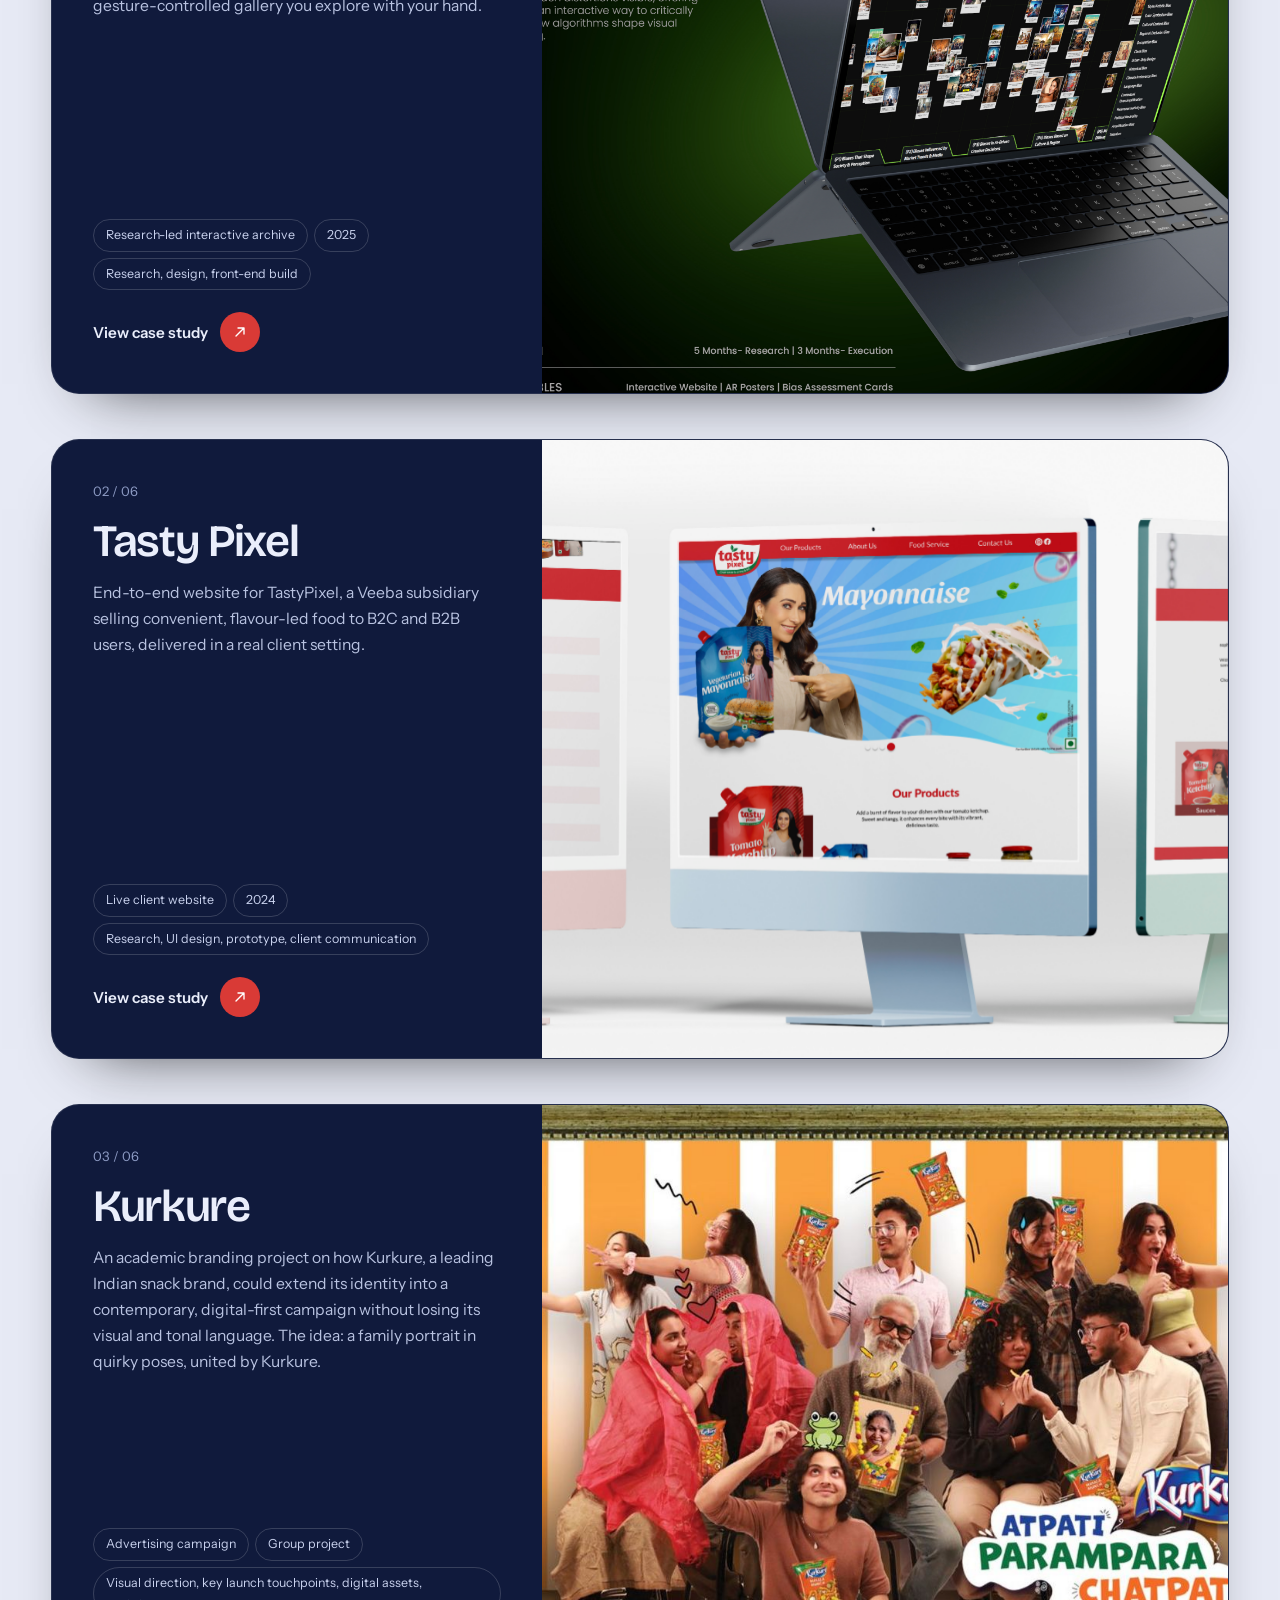
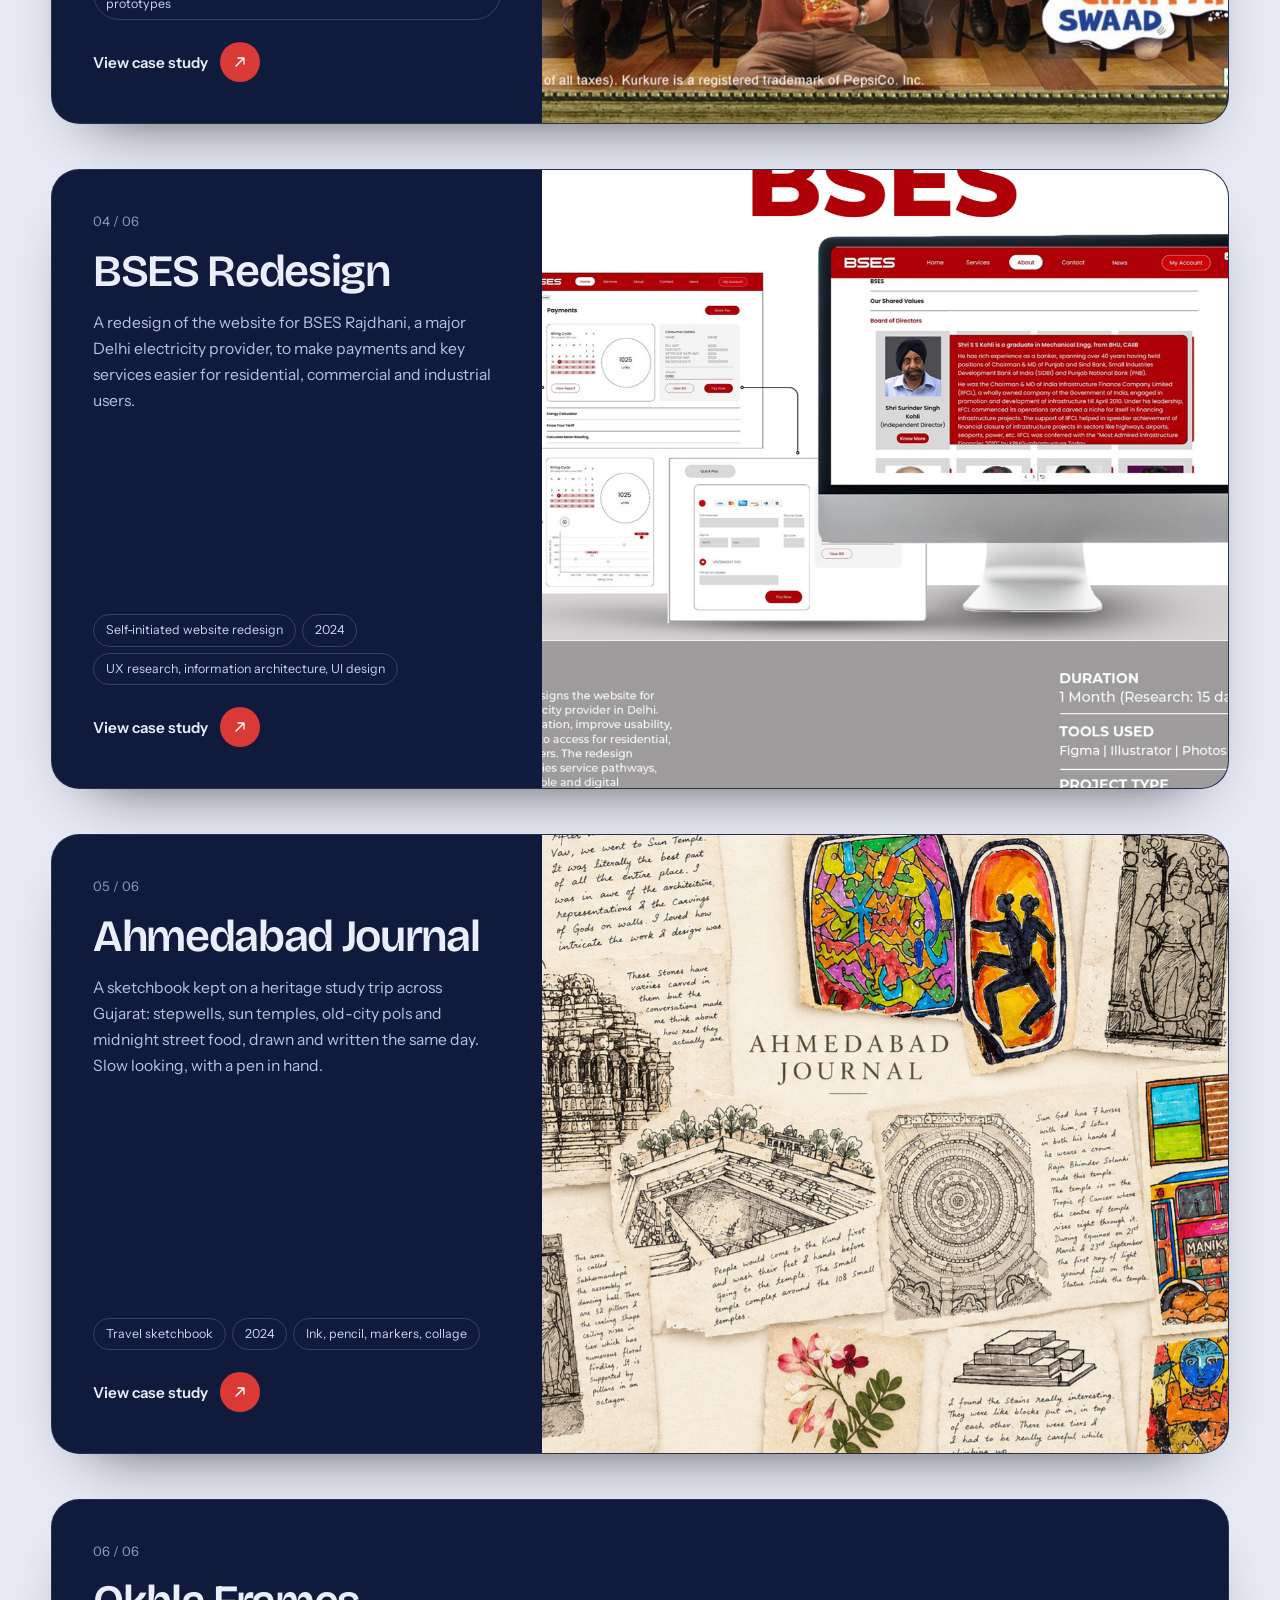
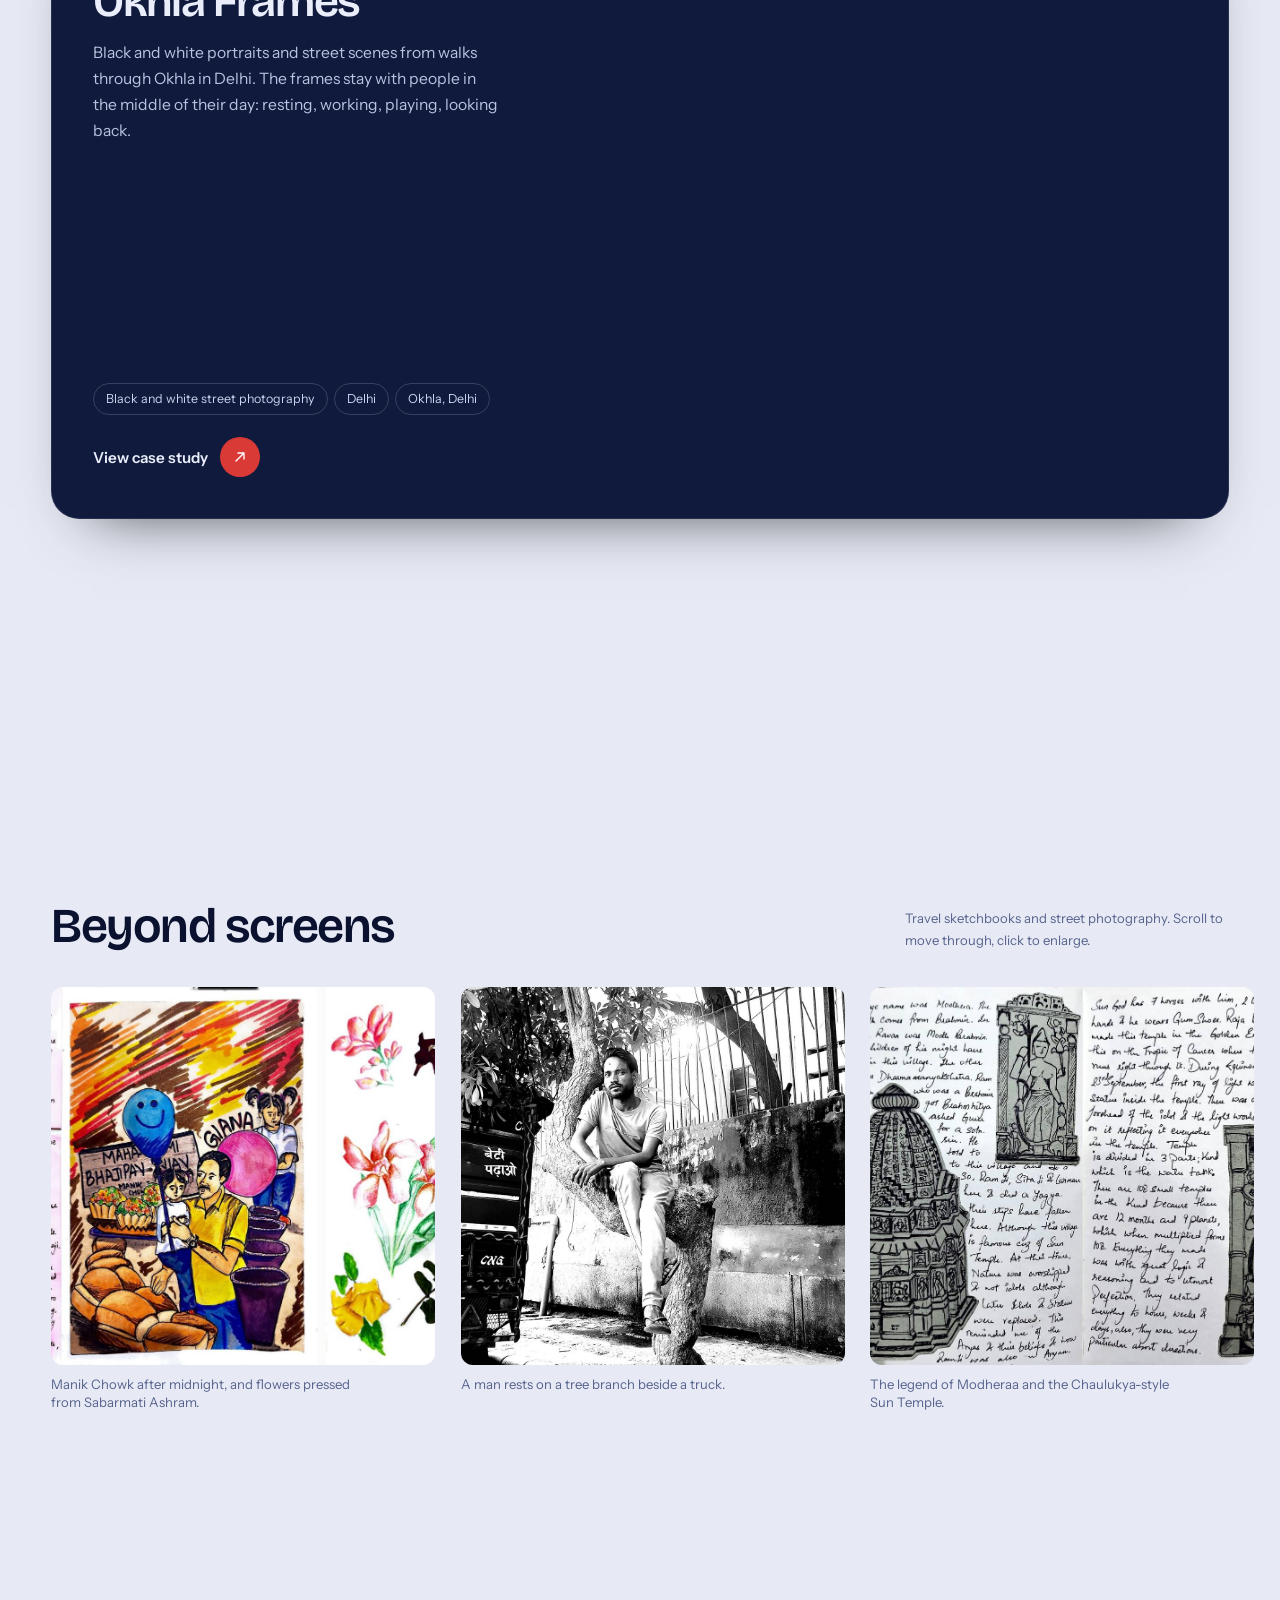
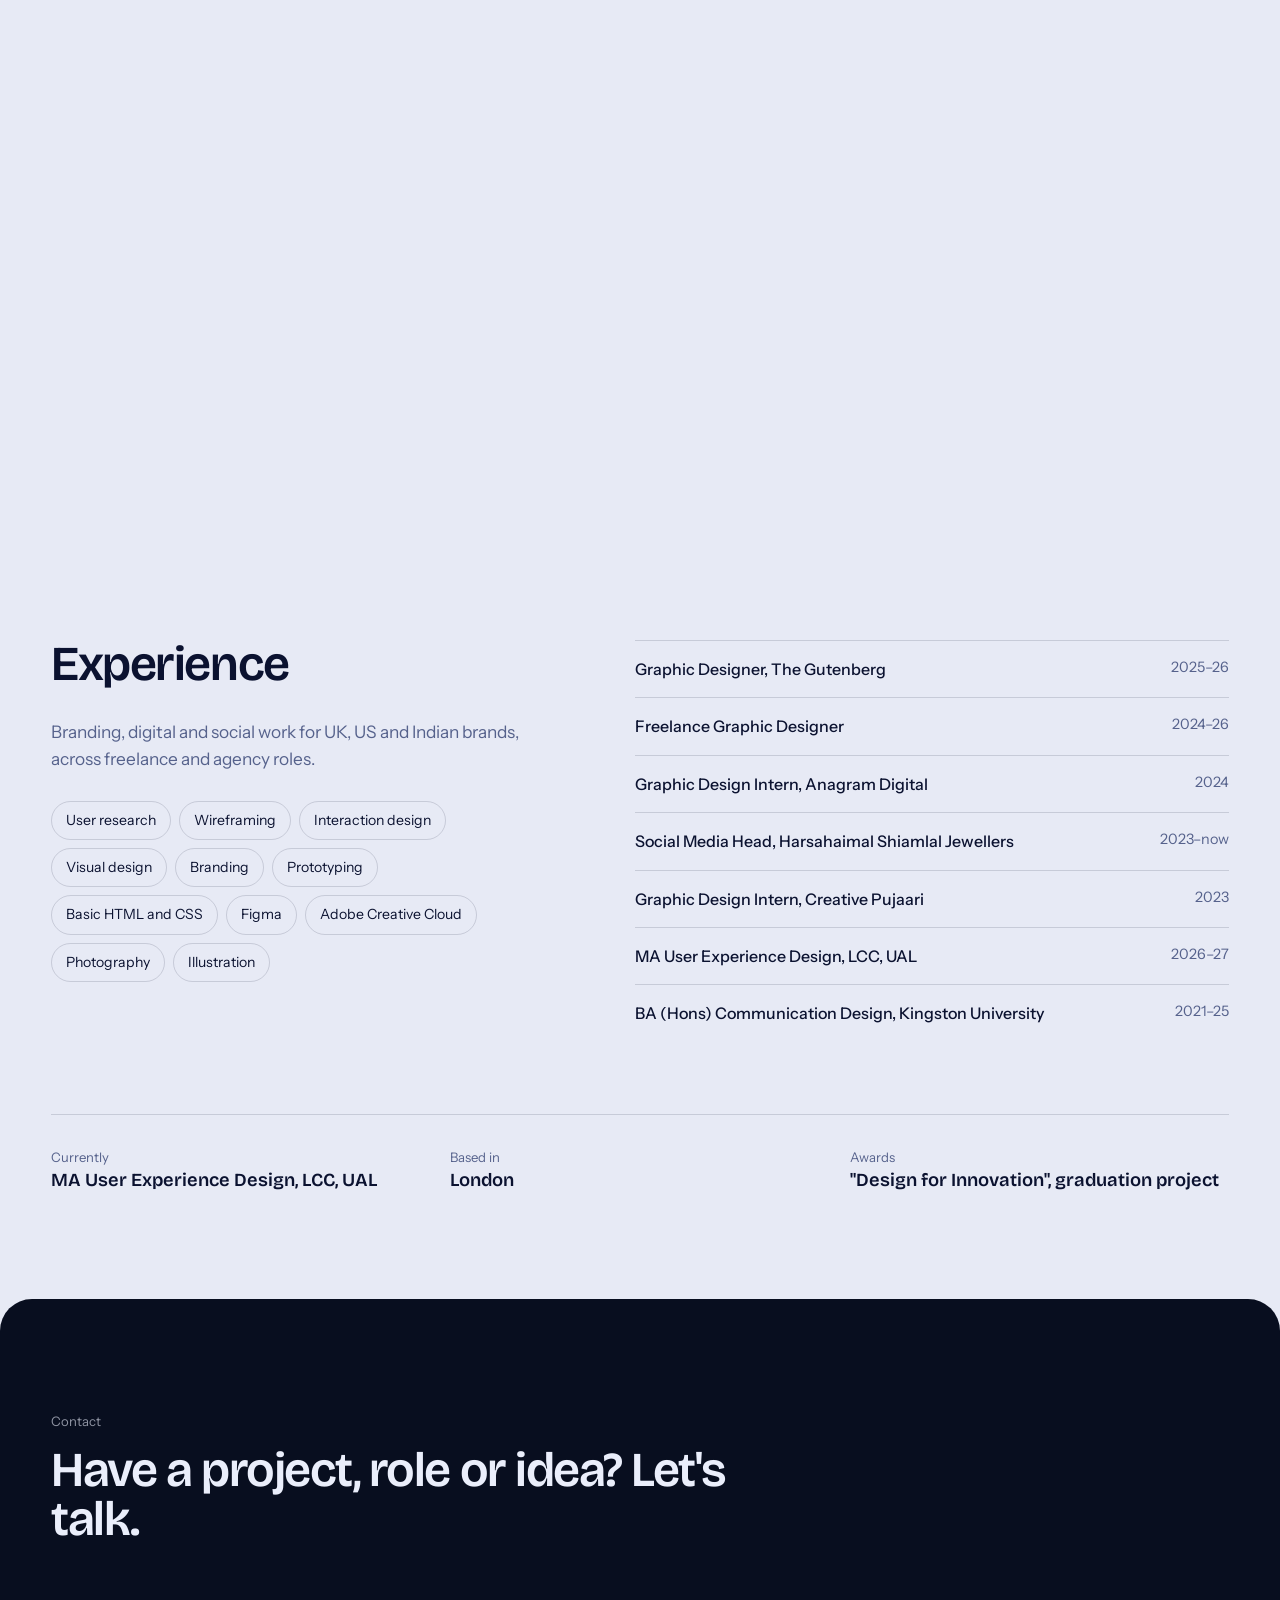
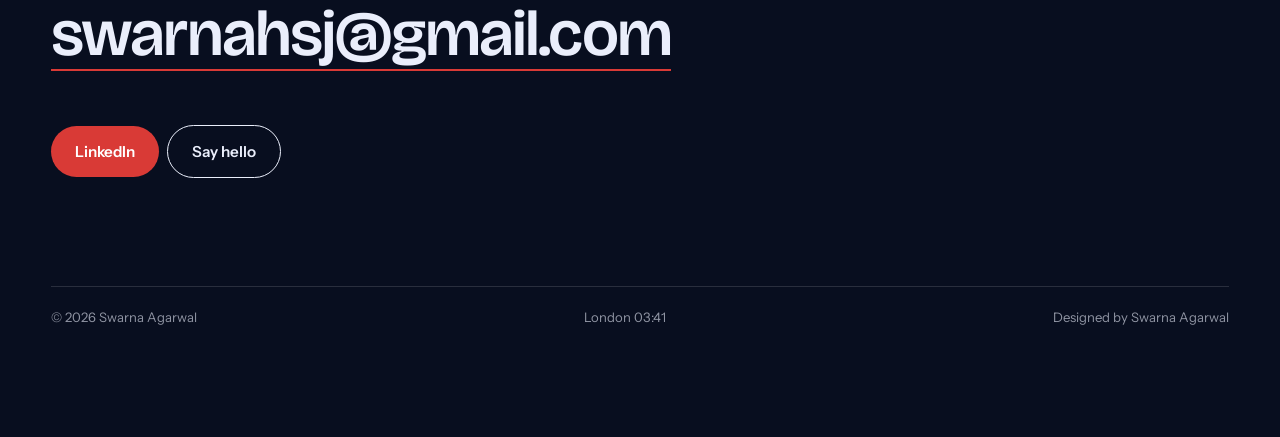
==== commit 94909ed4: "Update print statement from 'Hello' to 'Goodbye'" ====
--- a/index.html
+++ b/index.html
@@ -212,7 +212,7 @@
 
 <script>
 const IMG={
- "k_thumb":"k_thumb.jpg","k_cover":"k_cover.jpg","k_campaign":"k_campaign.jpg","k_research":"k_research.jpg","k_design":"k_design.jpg","k_motion":"k_motion.mp4",
+ "k_thumb":"k_thumb.jpg","k_cover":"k_cover.jpg","k_campaign":"k_campaign.mp4","k_research":"k_research.jpg","k_design":"k_design.jpg","k_motion":"k_motion.mp4",
  "bif_thumb":"bif_thumb.jpg","tp_thumb":"tp_thumb.jpg","bses_thumb":"bses_thumb.jpg","j_thumb":"j_thumb.jpg","ok_thumb":"ok_thumb.jpg","j_cover":"j_cover.jpg","ok_cover":"ok_cover.jpg",
  "bif_cover": "bif_cover.jpg",
  "bif_research": "bif_research.jpg",
